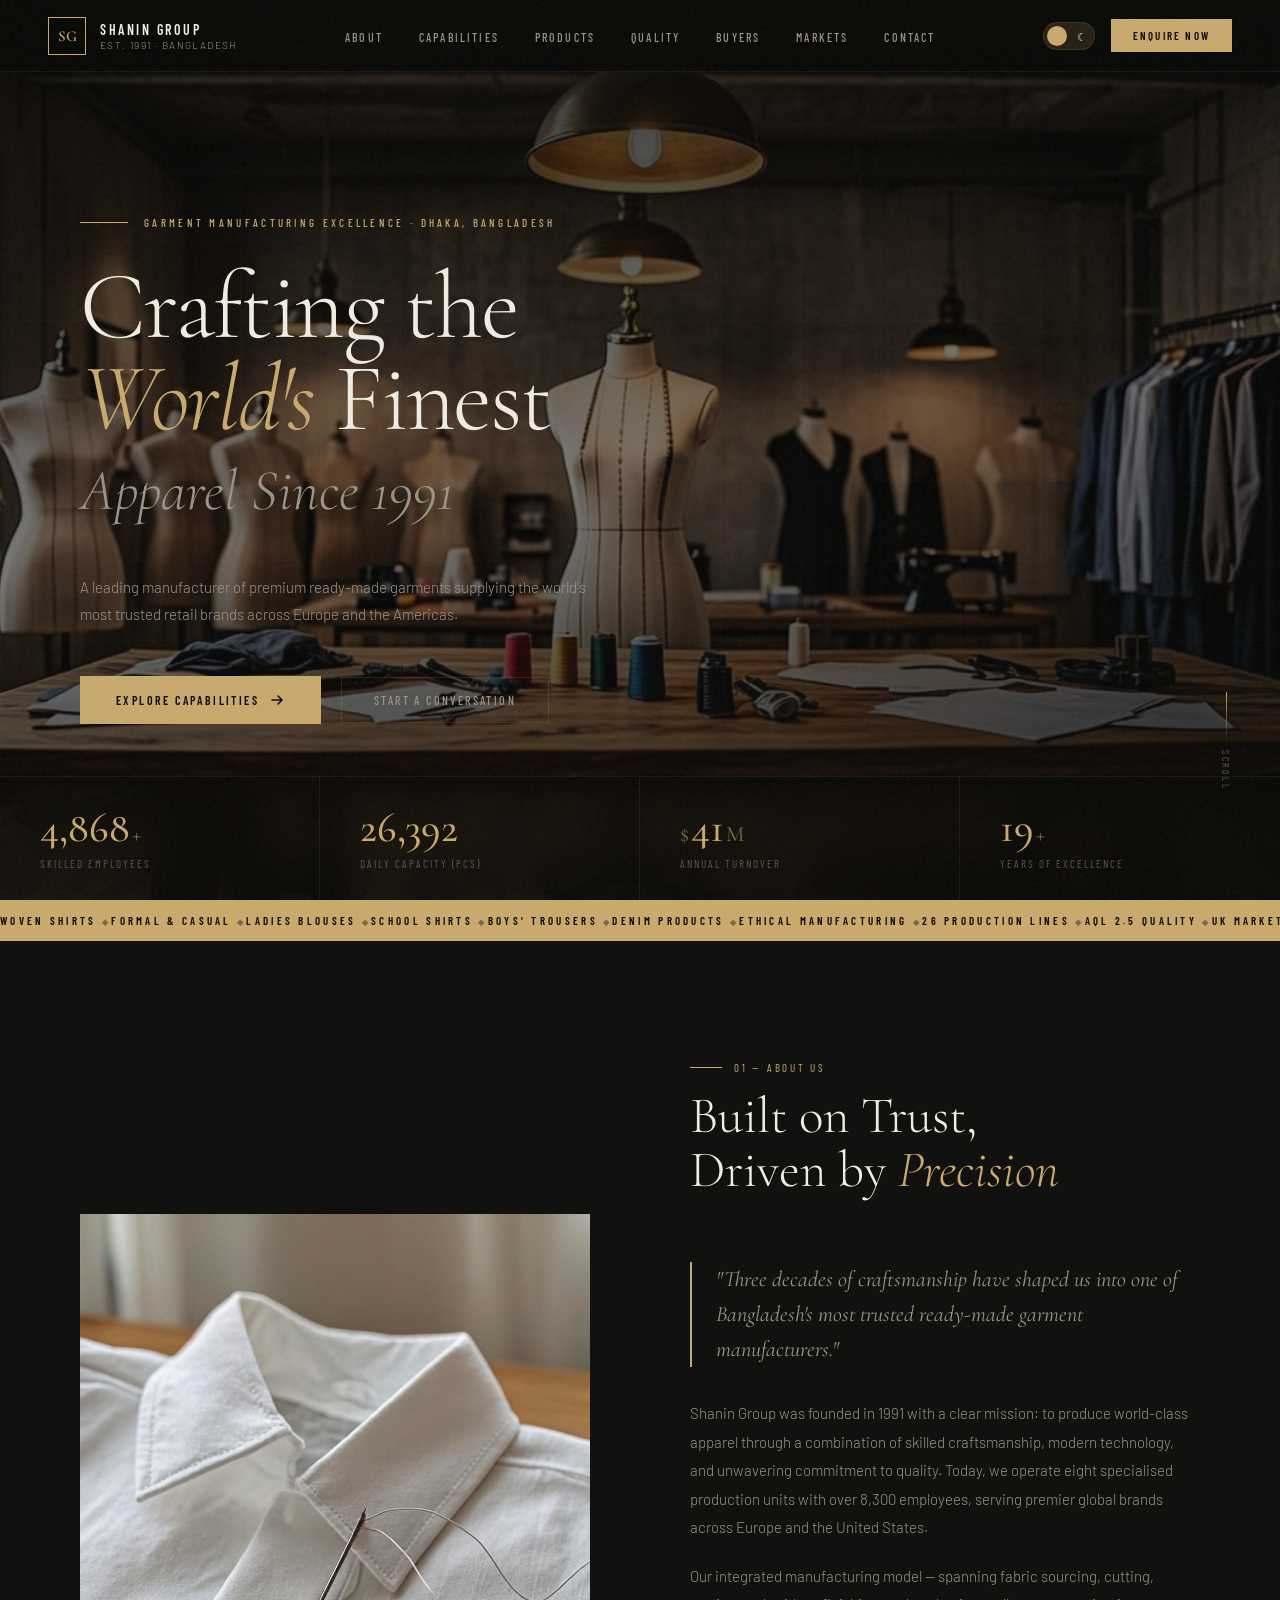
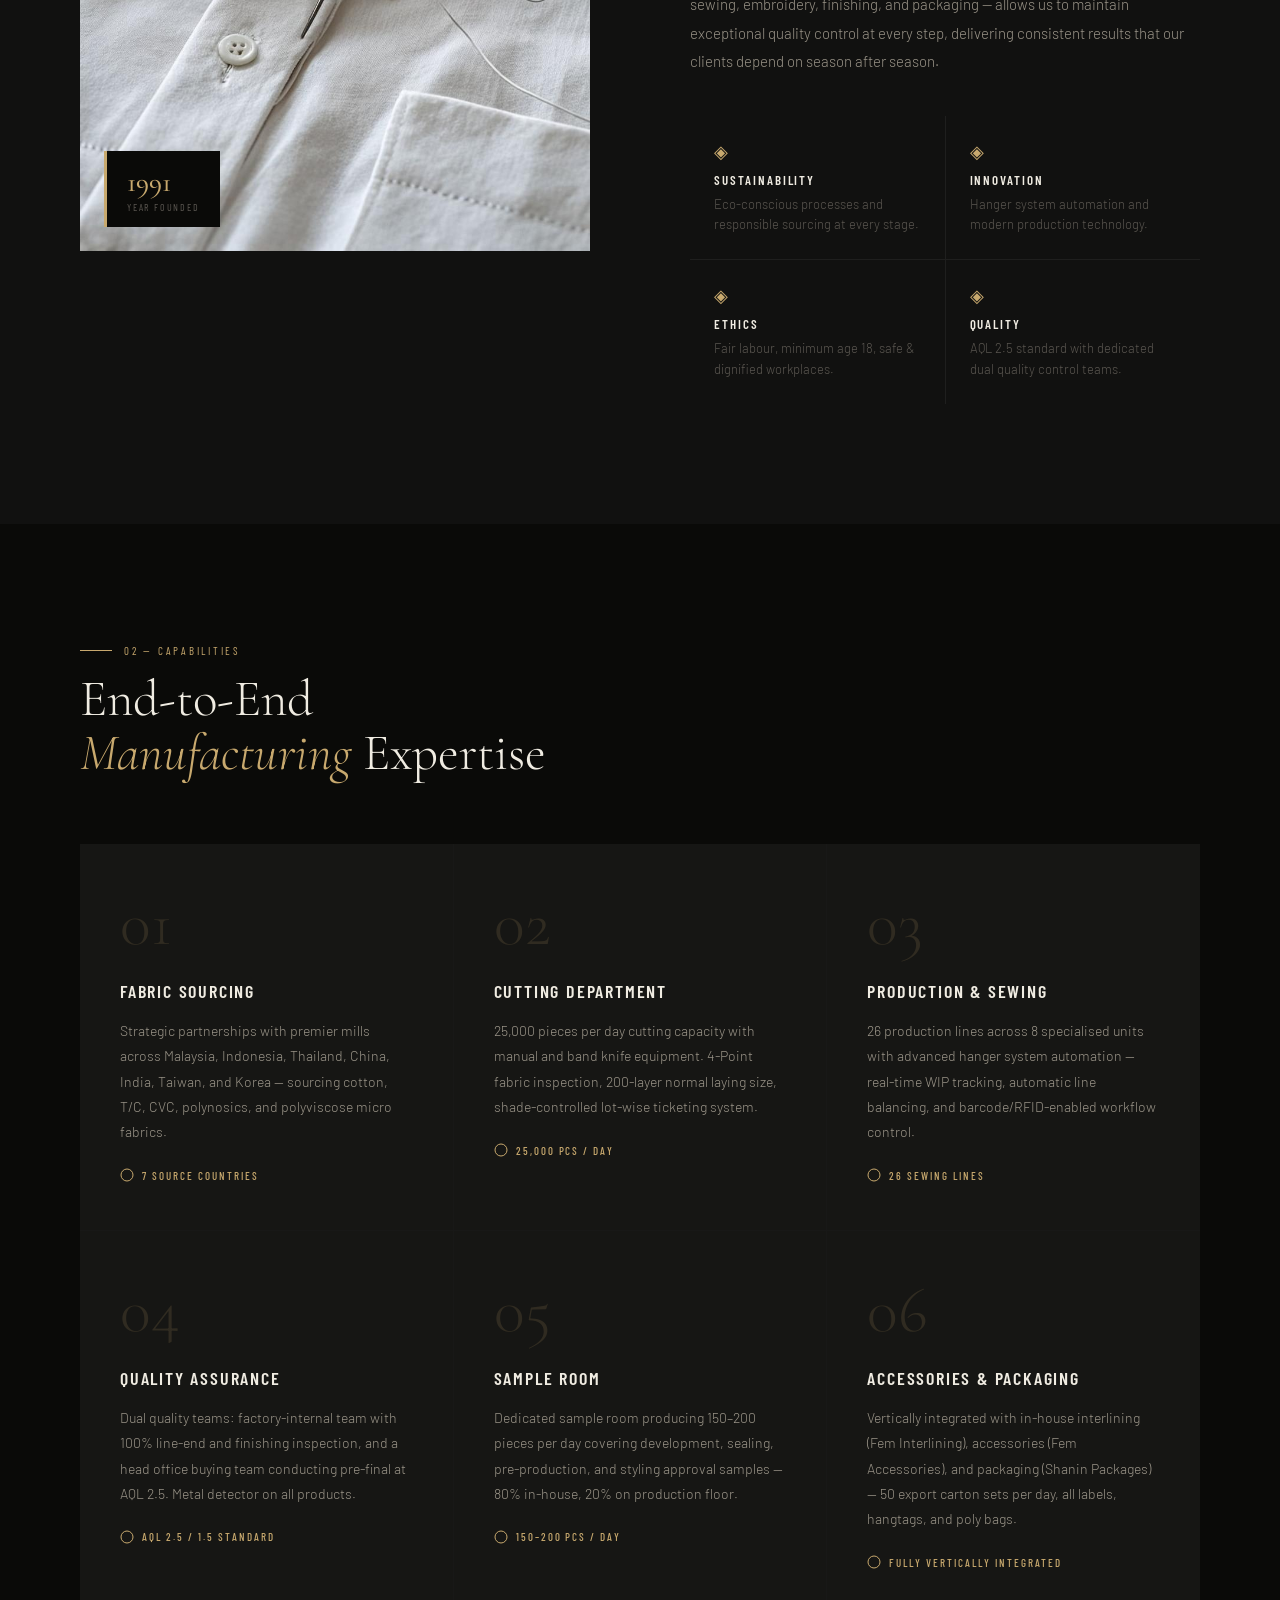
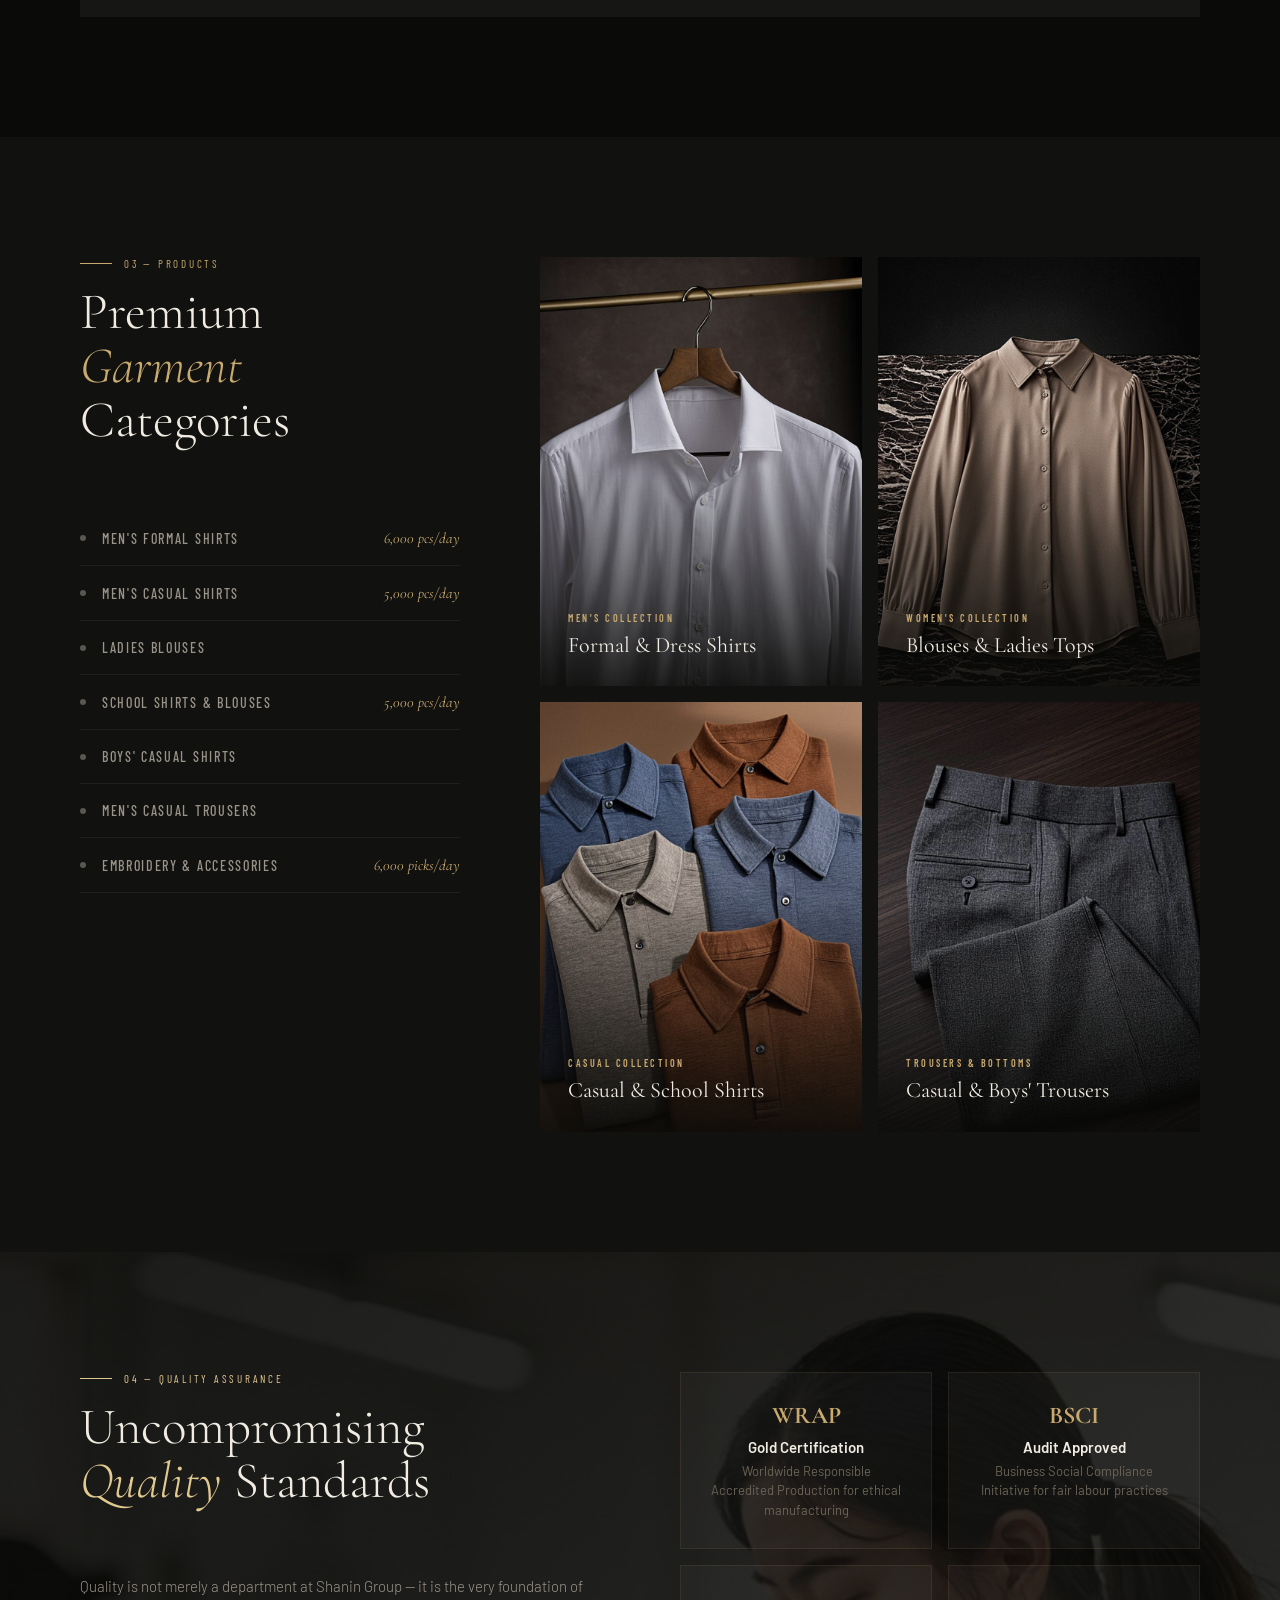
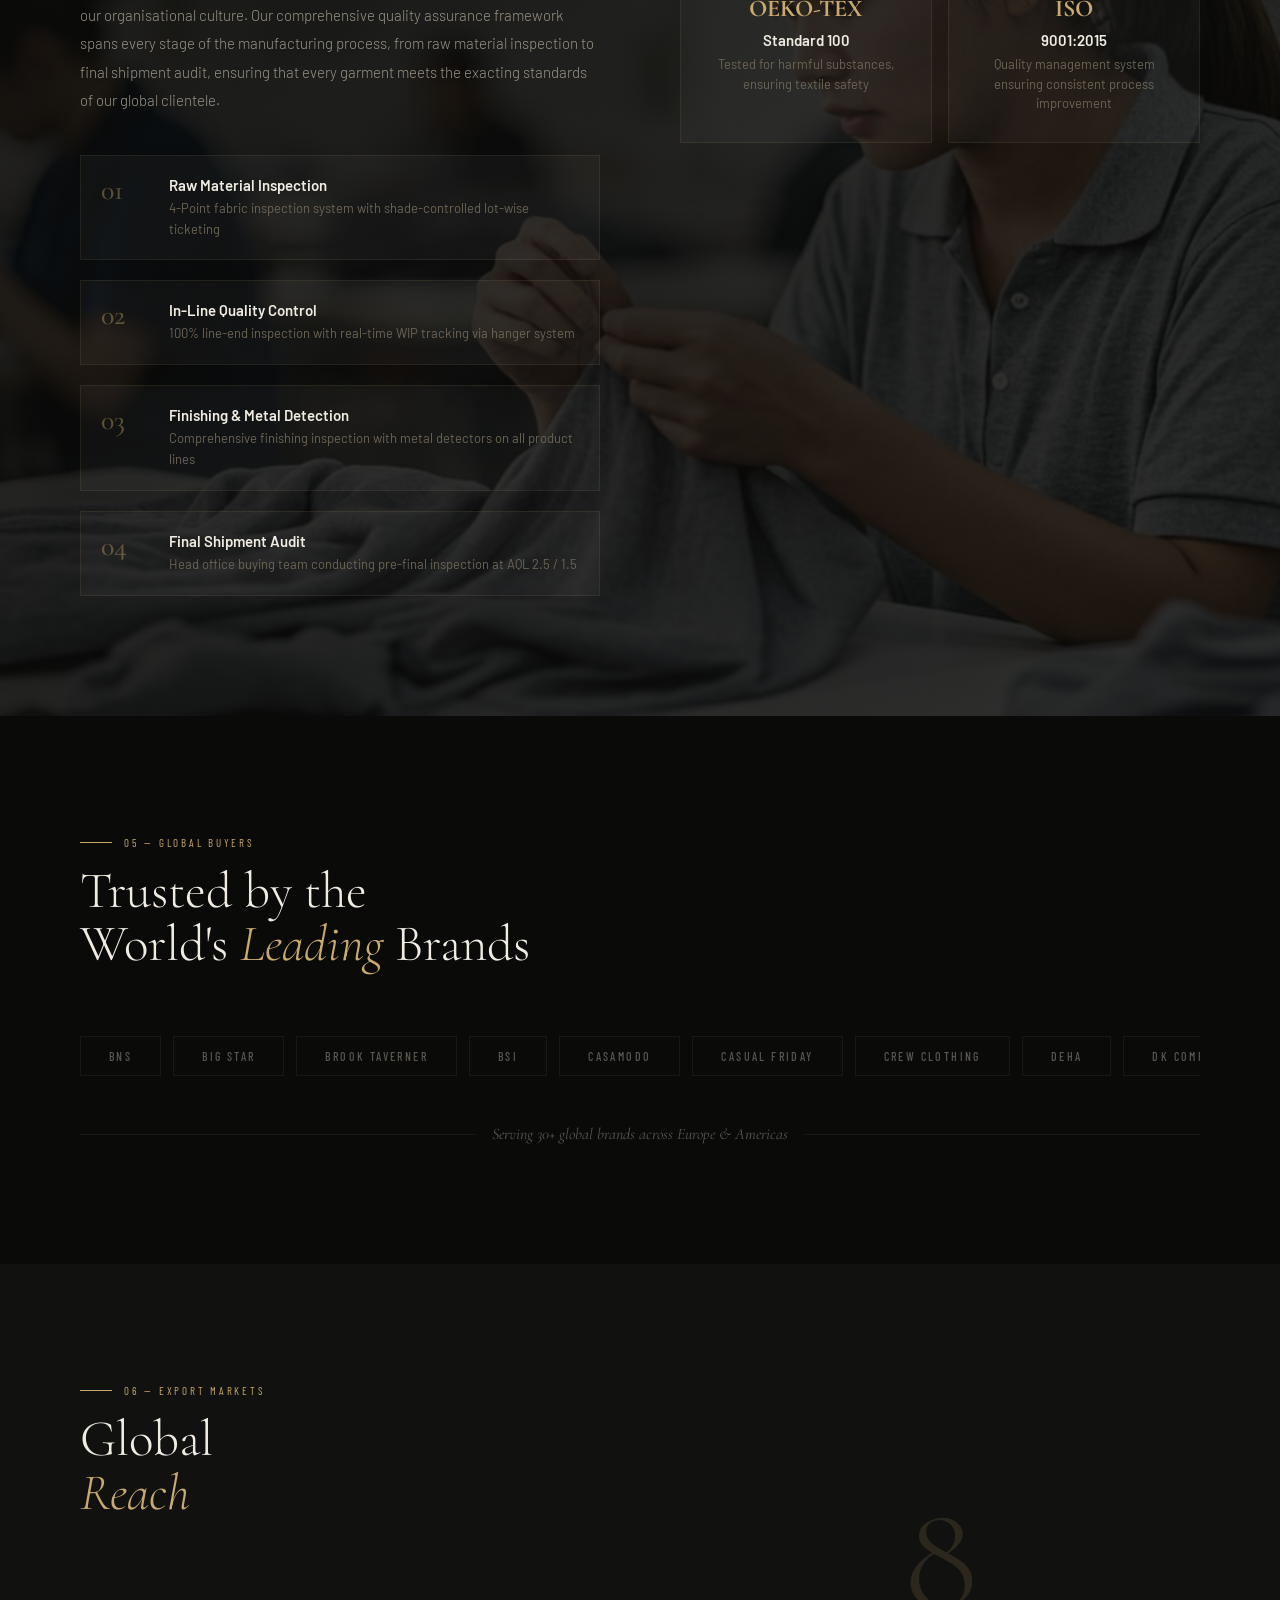
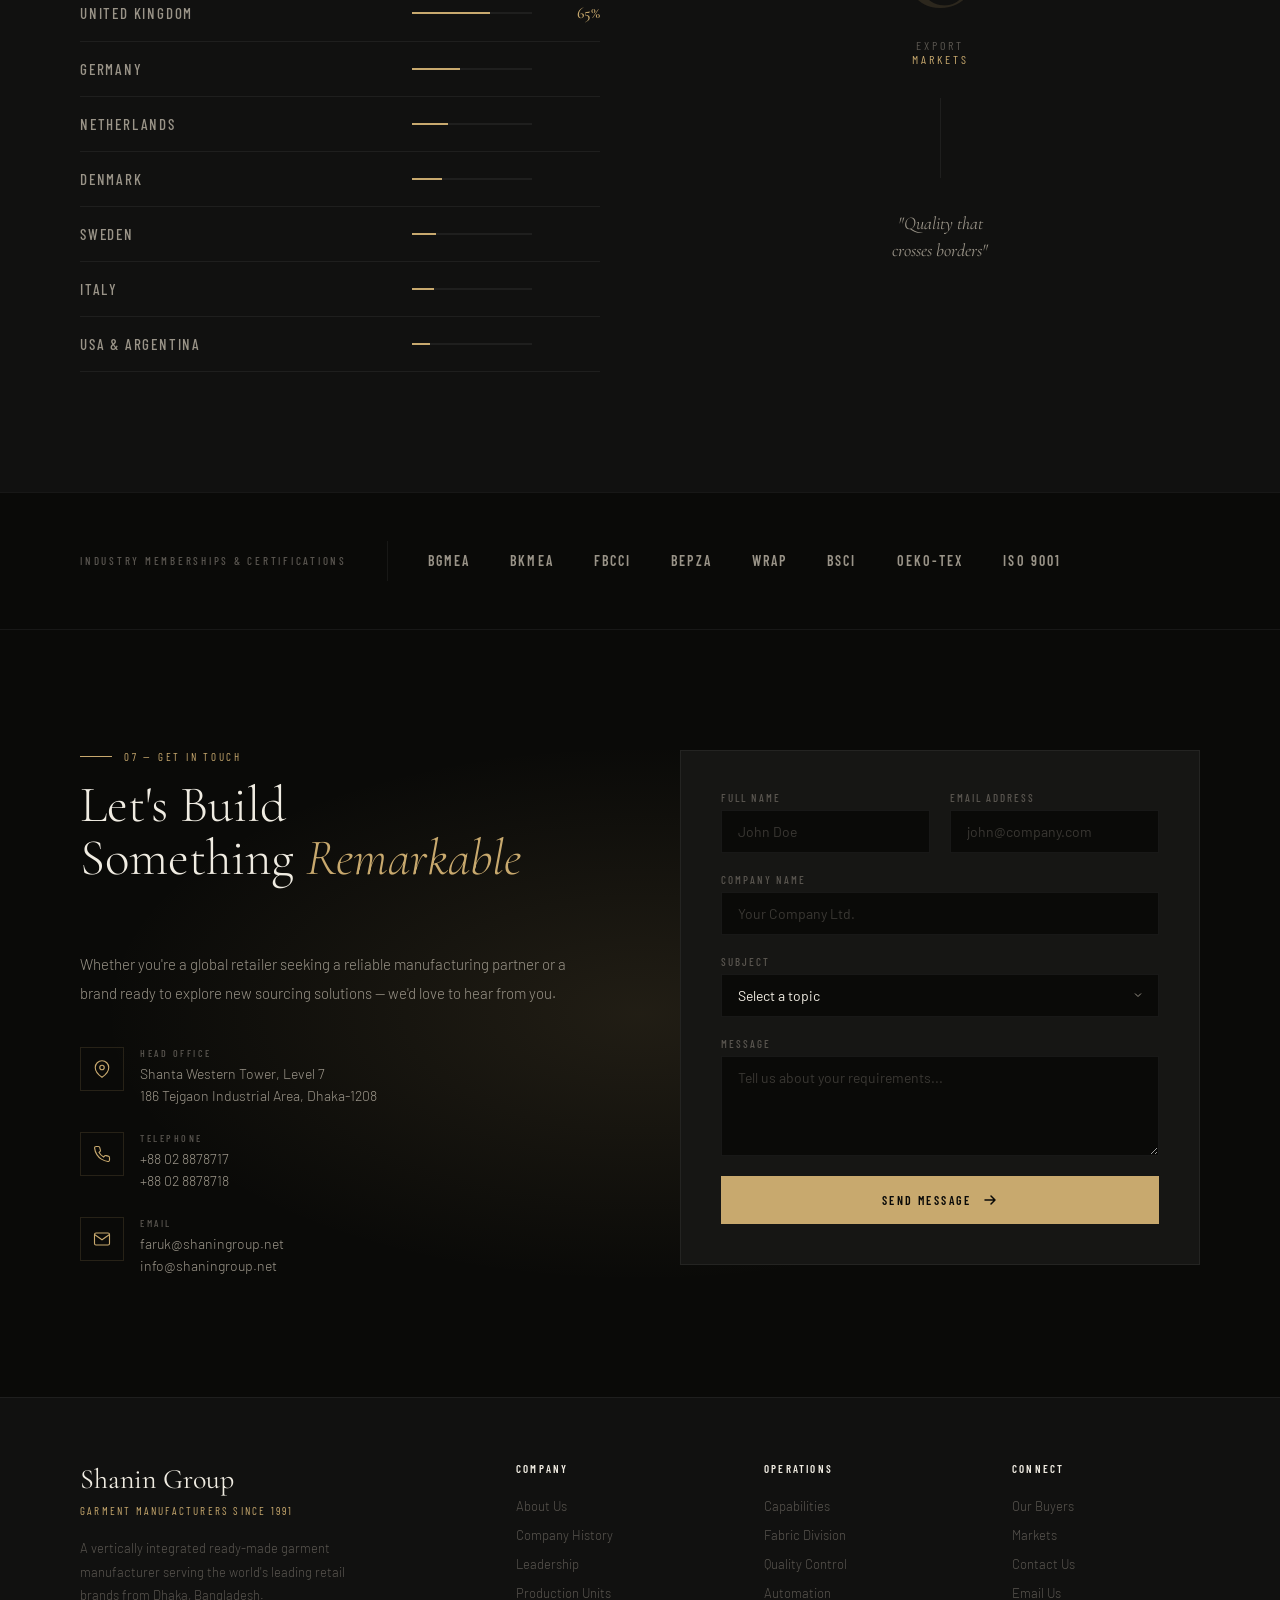
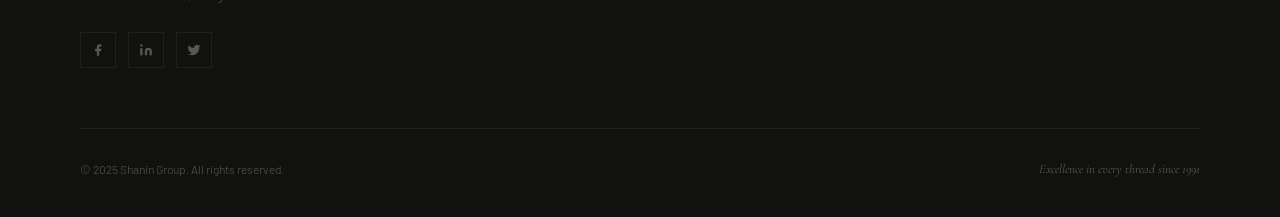
==== index.html @ 76f7a016 "Add files via upload" ====
<!DOCTYPE html>
<html lang="en" data-theme="dark">
<head>
<meta charset="UTF-8">
<meta name="viewport" content="width=device-width, initial-scale=1.0">
<title>Shanin Group — Excellence in Apparel Manufacturing Since 1991</title>
<link rel="preconnect" href="https://fonts.googleapis.com">
<link rel="preconnect" href="https://fonts.gstatic.com" crossorigin>
<link href="https://fonts.googleapis.com/css2?family=Cormorant+Garamond:ital,wght@0,300;0,400;0,500;0,600;0,700;1,300;1,400;1,500&family=Barlow:wght@300;400;500;600;700&family=Barlow+Condensed:wght@300;400;500;600;700&display=swap" rel="stylesheet">
<link rel="stylesheet" href="assets/css/style.css">
</head>
<body>

<!-- Preloader -->
<div id="preloader">
  <div class="preloader-inner">
    <div class="preloader-lines">
      <div class="preloader-line"></div>
      <div class="preloader-line"></div>
      <div class="preloader-line"></div>
    </div>
    <div class="preloader-text">SHANIN GROUP</div>
    <div class="preloader-sub">Est. 1991</div>
  </div>
</div>

<!-- Navigation -->
<nav id="mainNav">
  <div class="nav-inner">
    <a href="#" class="nav-logo">
      <div class="nav-logo-mark">SG</div>
      <div class="nav-logo-info">
        <div class="nav-logo-text">Shanin Group</div>
        <div class="nav-logo-sub">Est. 1991 · Bangladesh</div>
      </div>
    </a>
    <ul class="nav-links" id="navLinks">
      <li><a href="#about">About</a></li>
      <li><a href="#capabilities">Capabilities</a></li>
      <li><a href="#products">Products</a></li>
      <li><a href="#quality">Quality</a></li>
      <li><a href="#buyers">Buyers</a></li>
      <li><a href="#markets">Markets</a></li>
      <li><a href="#contact">Contact</a></li>
    </ul>
    <div class="nav-actions">
      <div class="theme-toggle" id="themeToggle" title="Toggle theme">
        <span class="toggle-icon icon-moon">☾</span>
        <span class="toggle-icon icon-sun">☀</span>
      </div>
      <a href="#contact" class="nav-cta">Enquire Now</a>
      <button class="nav-menu-btn" id="menuBtn" aria-label="Menu">
        <span></span><span></span><span></span>
      </button>
    </div>
  </div>
</nav>

<!-- Mobile Menu -->
<div class="mobile-menu" id="mobileMenu">
  <div class="mobile-menu-inner">
    <a href="#about" class="mobile-link"><span class="mobile-link-num">01</span>About</a>
    <a href="#capabilities" class="mobile-link"><span class="mobile-link-num">02</span>Capabilities</a>
    <a href="#products" class="mobile-link"><span class="mobile-link-num">03</span>Products</a>
    <a href="#quality" class="mobile-link"><span class="mobile-link-num">04</span>Quality</a>
    <a href="#buyers" class="mobile-link"><span class="mobile-link-num">05</span>Buyers</a>
    <a href="#markets" class="mobile-link"><span class="mobile-link-num">06</span>Markets</a>
    <a href="#contact" class="mobile-link"><span class="mobile-link-num">07</span>Contact</a>
  </div>
</div>

<!-- Hero -->
<section class="hero" id="hero">
  <div class="hero-bg">
    <img src="assets/images/hero-bg.jpg" alt="Shanin Group Manufacturing">
    <div class="hero-overlay"></div>
  </div>
  <div class="hero-grid-lines"></div>
  <div class="hero-content">
    <div class="hero-eyebrow reveal">
      <div class="hero-eyebrow-line"></div>
      <span>Garment Manufacturing Excellence · Dhaka, Bangladesh</span>
    </div>
    <h1 class="hero-headline reveal reveal-d1">
      Crafting the<br><em>World's</em> Finest
    </h1>
    <div class="hero-headline-sub reveal reveal-d2">Apparel Since 1991</div>
    <p class="hero-desc reveal reveal-d3">
      A leading manufacturer of premium ready-made garments supplying 
      the world's most trusted retail brands across Europe and the Americas.
    </p>
    <div class="hero-actions reveal reveal-d4">
      <a href="#capabilities" class="btn-primary">
        Explore Capabilities
        <svg width="16" height="16" viewBox="0 0 16 16" fill="none"><path d="M3 8h10M9 4l4 4-4 4" stroke="currentColor" stroke-width="1.5" stroke-linecap="round" stroke-linejoin="round"/></svg>
      </a>
      <a href="#contact" class="btn-ghost">Start a Conversation</a>
    </div>
  </div>
  <div class="hero-stats reveal reveal-d5">
    <div class="hero-stat">
      <div class="stat-num" data-target="8300">0</div>
      <div class="stat-plus">+</div>
      <div class="stat-label">Skilled Employees</div>
    </div>
    <div class="hero-stat">
      <div class="stat-num" data-target="45000">0</div>
      <div class="stat-label">Daily Capacity (pcs)</div>
    </div>
    <div class="hero-stat">
      <div class="stat-prefix">$</div><div class="stat-num" data-target="70">0</div><div class="stat-suffix">M</div>
      <div class="stat-label">Annual Turnover</div>
    </div>
    <div class="hero-stat">
      <div class="stat-num" data-target="33">0</div>
      <div class="stat-plus">+</div>
      <div class="stat-label">Years of Excellence</div>
    </div>
  </div>
  <div class="hero-scroll">
    <div class="scroll-line"></div>
    <span>Scroll</span>
  </div>
</section>

<!-- Marquee -->
<div class="marquee-strip">
  <div class="marquee-track">
    <div class="marquee-item">Woven Shirts <span class="marquee-sep">◆</span></div>
    <div class="marquee-item">Formal & Casual <span class="marquee-sep">◆</span></div>
    <div class="marquee-item">Ladies Blouses <span class="marquee-sep">◆</span></div>
    <div class="marquee-item">School Shirts <span class="marquee-sep">◆</span></div>
    <div class="marquee-item">Boys' Trousers <span class="marquee-sep">◆</span></div>
    <div class="marquee-item">Denim Products <span class="marquee-sep">◆</span></div>
    <div class="marquee-item">Ethical Manufacturing <span class="marquee-sep">◆</span></div>
    <div class="marquee-item">26 Production Lines <span class="marquee-sep">◆</span></div>
    <div class="marquee-item">AQL 2.5 Quality <span class="marquee-sep">◆</span></div>
    <div class="marquee-item">UK Market Leader <span class="marquee-sep">◆</span></div>
    <div class="marquee-item">Woven Shirts <span class="marquee-sep">◆</span></div>
    <div class="marquee-item">Formal & Casual <span class="marquee-sep">◆</span></div>
    <div class="marquee-item">Ladies Blouses <span class="marquee-sep">◆</span></div>
    <div class="marquee-item">School Shirts <span class="marquee-sep">◆</span></div>
    <div class="marquee-item">Boys' Trousers <span class="marquee-sep">◆</span></div>
    <div class="marquee-item">Denim Products <span class="marquee-sep">◆</span></div>
    <div class="marquee-item">Ethical Manufacturing <span class="marquee-sep">◆</span></div>
    <div class="marquee-item">26 Production Lines <span class="marquee-sep">◆</span></div>
    <div class="marquee-item">AQL 2.5 Quality <span class="marquee-sep">◆</span></div>
    <div class="marquee-item">UK Market Leader <span class="marquee-sep">◆</span></div>
  </div>
</div>

<!-- About -->
<section class="about" id="about">
  <div class="container">
    <div class="about-inner">
      <div class="about-visual reveal">
        <div class="about-img-wrap">
          <img src="assets/images/about-img.jpg" alt="Shanin Group Production">
          <div class="about-img-accent"></div>
          <div class="about-img-label">
            <div class="about-img-label-num">1991</div>
            <div class="about-img-label-text">Year Founded</div>
          </div>
        </div>
      </div>
      <div class="about-body">
        <div class="section-header reveal reveal-d1">
          <div class="section-num">01 — About Us</div>
          <h2 class="section-title">Built on Trust,<br>Driven by <em>Precision</em></h2>
        </div>
        <p class="about-lead reveal reveal-d2">
          "Three decades of craftsmanship have shaped us into one of Bangladesh's most trusted 
          ready-made garment manufacturers."
        </p>
        <p class="about-text reveal reveal-d3">
          Shanin Group was founded in 1991 with a clear mission: to produce world-class apparel 
          through a combination of skilled craftsmanship, modern technology, and unwavering 
          commitment to quality. Today, we operate eight specialised production units with over 
          8,300 employees, serving premier global brands across Europe and the United States.
        </p>
        <p class="about-text reveal reveal-d3">
          Our integrated manufacturing model — spanning fabric sourcing, cutting, sewing, 
          embroidery, finishing, and packaging — allows us to maintain exceptional quality control 
          at every step, delivering consistent results that our clients depend on season after season.
        </p>
        <div class="about-pillars reveal reveal-d4">
          <div class="pillar">
            <div class="pillar-icon">◈</div>
            <div class="pillar-title">Sustainability</div>
            <div class="pillar-desc">Eco-conscious processes and responsible sourcing at every stage.</div>
          </div>
          <div class="pillar">
            <div class="pillar-icon">◈</div>
            <div class="pillar-title">Innovation</div>
            <div class="pillar-desc">Hanger system automation and modern production technology.</div>
          </div>
          <div class="pillar">
            <div class="pillar-icon">◈</div>
            <div class="pillar-title">Ethics</div>
            <div class="pillar-desc">Fair labour, minimum age 18, safe & dignified workplaces.</div>
          </div>
          <div class="pillar">
            <div class="pillar-icon">◈</div>
            <div class="pillar-title">Quality</div>
            <div class="pillar-desc">AQL 2.5 standard with dedicated dual quality control teams.</div>
          </div>
        </div>
      </div>
    </div>
  </div>
</section>

<!-- Capabilities -->
<section class="capabilities" id="capabilities">
  <div class="container">
    <div class="section-header reveal">
      <div class="section-num">02 — Capabilities</div>
      <h2 class="section-title">End-to-End<br><em>Manufacturing</em> Expertise</h2>
    </div>
    <div class="cap-grid">
      <div class="cap-card reveal">
        <div class="cap-num">01</div>
        <div class="cap-title">Fabric Sourcing</div>
        <div class="cap-desc">Strategic partnerships with premier mills across Malaysia, Indonesia, Thailand, China, India, Taiwan, and Korea — sourcing cotton, T/C, CVC, polynosics, and polyviscose micro fabrics.</div>
        <div class="cap-detail">
          <svg width="14" height="14" viewBox="0 0 14 14" fill="none"><circle cx="7" cy="7" r="6" stroke="currentColor" stroke-width="1"/></svg>
          7 Source Countries
        </div>
      </div>
      <div class="cap-card reveal reveal-d1">
        <div class="cap-num">02</div>
        <div class="cap-title">Cutting Department</div>
        <div class="cap-desc">25,000 pieces per day cutting capacity with manual and band knife equipment. 4-Point fabric inspection, 200-layer normal laying size, shade-controlled lot-wise ticketing system.</div>
        <div class="cap-detail">
          <svg width="14" height="14" viewBox="0 0 14 14" fill="none"><circle cx="7" cy="7" r="6" stroke="currentColor" stroke-width="1"/></svg>
          25,000 pcs / day
        </div>
      </div>
      <div class="cap-card reveal reveal-d2">
        <div class="cap-num">03</div>
        <div class="cap-title">Production & Sewing</div>
        <div class="cap-desc">26 production lines across 8 specialised units with advanced hanger system automation — real-time WIP tracking, automatic line balancing, and barcode/RFID-enabled workflow control.</div>
        <div class="cap-detail">
          <svg width="14" height="14" viewBox="0 0 14 14" fill="none"><circle cx="7" cy="7" r="6" stroke="currentColor" stroke-width="1"/></svg>
          26 Sewing Lines
        </div>
      </div>
      <div class="cap-card reveal">
        <div class="cap-num">04</div>
        <div class="cap-title">Quality Assurance</div>
        <div class="cap-desc">Dual quality teams: factory-internal team with 100% line-end and finishing inspection, and a head office buying team conducting pre-final at AQL 2.5. Metal detector on all products.</div>
        <div class="cap-detail">
          <svg width="14" height="14" viewBox="0 0 14 14" fill="none"><circle cx="7" cy="7" r="6" stroke="currentColor" stroke-width="1"/></svg>
          AQL 2.5 / 1.5 Standard
        </div>
      </div>
      <div class="cap-card reveal reveal-d1">
        <div class="cap-num">05</div>
        <div class="cap-title">Sample Room</div>
        <div class="cap-desc">Dedicated sample room producing 150–200 pieces per day covering development, sealing, pre-production, and styling approval samples — 80% in-house, 20% on production floor.</div>
        <div class="cap-detail">
          <svg width="14" height="14" viewBox="0 0 14 14" fill="none"><circle cx="7" cy="7" r="6" stroke="currentColor" stroke-width="1"/></svg>
          150–200 pcs / day
        </div>
      </div>
      <div class="cap-card reveal reveal-d2">
        <div class="cap-num">06</div>
        <div class="cap-title">Accessories & Packaging</div>
        <div class="cap-desc">Vertically integrated with in-house interlining (Fem Interlining), accessories (Fem Accessories), and packaging (Shanin Packages) — 50 export carton sets per day, all labels, hangtags, and poly bags.</div>
        <div class="cap-detail">
          <svg width="14" height="14" viewBox="0 0 14 14" fill="none"><circle cx="7" cy="7" r="6" stroke="currentColor" stroke-width="1"/></svg>
          Fully Vertically Integrated
        </div>
      </div>
    </div>
  </div>
</section>

<!-- Products -->
<section class="products" id="products">
  <div class="container">
    <div class="products-layout">
      <div class="products-sticky">
        <div class="section-header reveal">
          <div class="section-num">03 — Products</div>
          <h2 class="section-title">Premium<br><em>Garment</em><br>Categories</h2>
        </div>
        <div class="product-categories reveal reveal-d1">
          <div class="product-cat">
            <span class="product-cat-dot"></span>
            <span class="product-cat-name">Men's Formal Shirts</span>
            <span class="product-cat-cap">6,000 pcs/day</span>
          </div>
          <div class="product-cat">
            <span class="product-cat-dot"></span>
            <span class="product-cat-name">Men's Casual Shirts</span>
            <span class="product-cat-cap">5,000 pcs/day</span>
          </div>
          <div class="product-cat">
            <span class="product-cat-dot"></span>
            <span class="product-cat-name">Ladies Blouses</span>
          </div>
          <div class="product-cat">
            <span class="product-cat-dot"></span>
            <span class="product-cat-name">School Shirts & Blouses</span>
            <span class="product-cat-cap">5,000 pcs/day</span>
          </div>
          <div class="product-cat">
            <span class="product-cat-dot"></span>
            <span class="product-cat-name">Boys' Casual Shirts</span>
          </div>
          <div class="product-cat">
            <span class="product-cat-dot"></span>
            <span class="product-cat-name">Men's Casual Trousers</span>
          </div>
          <div class="product-cat">
            <span class="product-cat-dot"></span>
            <span class="product-cat-name">Embroidery & Accessories</span>
            <span class="product-cat-cap">6,000 picks/day</span>
          </div>
        </div>
      </div>
      <div class="product-grid reveal reveal-d1">
        <div class="product-card">
          <img src="assets/images/product-1.jpg" alt="Men's Formal Shirts">
          <div class="product-card-overlay">
            <div class="product-card-tag">Men's Collection</div>
            <div class="product-card-name">Formal & Dress Shirts</div>
          </div>
        </div>
        <div class="product-card">
          <img src="assets/images/product-2.jpg" alt="Ladies Blouses">
          <div class="product-card-overlay">
            <div class="product-card-tag">Women's Collection</div>
            <div class="product-card-name">Blouses & Ladies Tops</div>
          </div>
        </div>
        <div class="product-card">
          <img src="assets/images/product-3.jpg" alt="Casual Shirts">
          <div class="product-card-overlay">
            <div class="product-card-tag">Casual Collection</div>
            <div class="product-card-name">Casual & School Shirts</div>
          </div>
        </div>
        <div class="product-card">
          <img src="assets/images/product-4.jpg" alt="Trousers">
          <div class="product-card-overlay">
            <div class="product-card-tag">Trousers & Bottoms</div>
            <div class="product-card-name">Casual & Boys' Trousers</div>
          </div>
        </div>
      </div>
    </div>
  </div>
</section>

<!-- Quality -->
<section class="quality" id="quality">
  <div class="quality-bg">
    <img src="assets/images/quality-bg.jpg" alt="Quality Control">
    <div class="quality-overlay"></div>
  </div>
  <div class="container">
    <div class="quality-inner">
      <div class="quality-content">
        <div class="section-header reveal">
          <div class="section-num light">04 — Quality Assurance</div>
          <h2 class="section-title light">Uncompromising<br><em>Quality</em> Standards</h2>
        </div>
        <p class="quality-text reveal reveal-d1">
          Quality is not merely a department at Shanin Group — it is the very foundation 
          of our organisational culture. Our comprehensive quality assurance framework spans 
          every stage of the manufacturing process, from raw material inspection to final 
          shipment audit, ensuring that every garment meets the exacting standards of our 
          global clientele.
        </p>
        <div class="quality-process reveal reveal-d2">
          <div class="process-step">
            <div class="process-num">01</div>
            <div class="process-info">
              <h4>Raw Material Inspection</h4>
              <p>4-Point fabric inspection system with shade-controlled lot-wise ticketing</p>
            </div>
          </div>
          <div class="process-step">
            <div class="process-num">02</div>
            <div class="process-info">
              <h4>In-Line Quality Control</h4>
              <p>100% line-end inspection with real-time WIP tracking via hanger system</p>
            </div>
          </div>
          <div class="process-step">
            <div class="process-num">03</div>
            <div class="process-info">
              <h4>Finishing & Metal Detection</h4>
              <p>Comprehensive finishing inspection with metal detectors on all product lines</p>
            </div>
          </div>
          <div class="process-step">
            <div class="process-num">04</div>
            <div class="process-info">
              <h4>Final Shipment Audit</h4>
              <p>Head office buying team conducting pre-final inspection at AQL 2.5 / 1.5</p>
            </div>
          </div>
        </div>
      </div>
      <div class="quality-certs reveal reveal-d2">
        <div class="cert-card">
          <div class="cert-badge">WRAP</div>
          <h4>Gold Certification</h4>
          <p>Worldwide Responsible Accredited Production for ethical manufacturing</p>
        </div>
        <div class="cert-card">
          <div class="cert-badge">BSCI</div>
          <h4>Audit Approved</h4>
          <p>Business Social Compliance Initiative for fair labour practices</p>
        </div>
        <div class="cert-card">
          <div class="cert-badge">OEKO-TEX</div>
          <h4>Standard 100</h4>
          <p>Tested for harmful substances, ensuring textile safety</p>
        </div>
        <div class="cert-card">
          <div class="cert-badge">ISO</div>
          <h4>9001:2015</h4>
          <p>Quality management system ensuring consistent process improvement</p>
        </div>
      </div>
    </div>
  </div>
</section>

<!-- Buyers -->
<section class="buyers" id="buyers">
  <div class="container">
    <div class="section-header reveal">
      <div class="section-num">05 — Global Buyers</div>
      <h2 class="section-title">Trusted by the<br>World's <em>Leading</em> Brands</h2>
    </div>
    <div class="buyers-marquee-wrap reveal reveal-d1">
      <div class="buyers-track">
        <div class="buyer-tag">BNS</div><div class="buyer-tag">Big Star</div><div class="buyer-tag">Brook Taverner</div><div class="buyer-tag">BSI</div><div class="buyer-tag">Casamodo</div><div class="buyer-tag">Casual Friday</div><div class="buyer-tag">Crew Clothing</div><div class="buyer-tag">Deha</div><div class="buyer-tag">DK Company</div><div class="buyer-tag">Double Two</div><div class="buyer-tag">Engbers</div><div class="buyer-tag">Gate One</div><div class="buyer-tag">Grand</div><div class="buyer-tag">Hatico</div><div class="buyer-tag">Jumeirah</div><div class="buyer-tag">Kariban</div><div class="buyer-tag">Marks & Spencer</div><div class="buyer-tag">Mr Shop</div><div class="buyer-tag">Next</div><div class="buyer-tag">Perry Ellis</div><div class="buyer-tag">Primark</div><div class="buyer-tag">PWT Brands</div><div class="buyer-tag">Redmond</div><div class="buyer-tag">Russell</div><div class="buyer-tag">Shirtmaker</div><div class="buyer-tag">Startex</div><div class="buyer-tag">Tesco</div><div class="buyer-tag">Wam Denim</div><div class="buyer-tag">WE</div><div class="buyer-tag">Debenhams</div><div class="buyer-tag">Moss Bros</div>
        <div class="buyer-tag">BNS</div><div class="buyer-tag">Big Star</div><div class="buyer-tag">Brook Taverner</div><div class="buyer-tag">BSI</div><div class="buyer-tag">Casamodo</div><div class="buyer-tag">Casual Friday</div><div class="buyer-tag">Crew Clothing</div><div class="buyer-tag">Deha</div><div class="buyer-tag">DK Company</div><div class="buyer-tag">Double Two</div><div class="buyer-tag">Engbers</div><div class="buyer-tag">Gate One</div><div class="buyer-tag">Grand</div><div class="buyer-tag">Hatico</div><div class="buyer-tag">Jumeirah</div><div class="buyer-tag">Kariban</div><div class="buyer-tag">Marks & Spencer</div><div class="buyer-tag">Mr Shop</div><div class="buyer-tag">Next</div><div class="buyer-tag">Perry Ellis</div><div class="buyer-tag">Primark</div><div class="buyer-tag">PWT Brands</div><div class="buyer-tag">Redmond</div><div class="buyer-tag">Russell</div><div class="buyer-tag">Shirtmaker</div><div class="buyer-tag">Startex</div><div class="buyer-tag">Tesco</div><div class="buyer-tag">Wam Denim</div><div class="buyer-tag">WE</div><div class="buyer-tag">Debenhams</div><div class="buyer-tag">Moss Bros</div>
      </div>
    </div>
    <div class="buyers-note reveal reveal-d2">
      <div class="buyers-note-line"></div>
      <div class="buyers-note-text">Serving 30+ global brands across Europe & Americas</div>
      <div class="buyers-note-line"></div>
    </div>
  </div>
</section>

<!-- Markets -->
<section class="markets" id="markets">
  <div class="container">
    <div class="markets-inner">
      <div>
        <div class="section-header reveal">
          <div class="section-num">06 — Export Markets</div>
          <h2 class="section-title">Global<br><em>Reach</em></h2>
        </div>
        <div class="markets-list reveal reveal-d1">
          <div class="market-item">
            <span class="market-name">United Kingdom</span>
            <div class="market-bar-wrap"><div class="market-bar" data-width="65"></div></div>
            <span class="market-pct">65%</span>
          </div>
          <div class="market-item">
            <span class="market-name">Germany</span>
            <div class="market-bar-wrap"><div class="market-bar" data-width="40"></div></div>
            <span class="market-pct"></span>
          </div>
          <div class="market-item">
            <span class="market-name">Netherlands</span>
            <div class="market-bar-wrap"><div class="market-bar" data-width="30"></div></div>
            <span class="market-pct"></span>
          </div>
          <div class="market-item">
            <span class="market-name">Denmark</span>
            <div class="market-bar-wrap"><div class="market-bar" data-width="25"></div></div>
            <span class="market-pct"></span>
          </div>
          <div class="market-item">
            <span class="market-name">Sweden</span>
            <div class="market-bar-wrap"><div class="market-bar" data-width="20"></div></div>
            <span class="market-pct"></span>
          </div>
          <div class="market-item">
            <span class="market-name">Italy</span>
            <div class="market-bar-wrap"><div class="market-bar" data-width="18"></div></div>
            <span class="market-pct"></span>
          </div>
          <div class="market-item">
            <span class="market-name">USA & Argentina</span>
            <div class="market-bar-wrap"><div class="market-bar" data-width="15"></div></div>
            <span class="market-pct"></span>
          </div>
        </div>
      </div>
      <div class="markets-visual reveal reveal-d1">
        <div class="markets-big-num">8</div>
        <div class="markets-big-label">
          <div class="markets-big-sub1">Export</div>
          <div class="markets-big-sub2">Markets</div>
        </div>
        <div class="markets-divider"></div>
        <div class="markets-quote">"Quality that<br>crosses borders"</div>
      </div>
    </div>
  </div>
</section>

<!-- Certifications Strip -->
<div class="certs-strip">
  <div class="container">
    <div class="certs-inner reveal">
      <div class="cert-label">Industry Memberships & Certifications</div>
      <div class="cert-divider"></div>
      <div class="certs-list">
        <div class="cert-item">BGMEA</div>
        <div class="cert-item">BKMEA</div>
        <div class="cert-item">FBCCI</div>
        <div class="cert-item">BEPZA</div>
        <div class="cert-item">WRAP</div>
        <div class="cert-item">BSCI</div>
        <div class="cert-item">OEKO-TEX</div>
        <div class="cert-item">ISO 9001</div>
      </div>
    </div>
  </div>
</div>

<!-- Contact -->
<section class="contact" id="contact">
  <div class="contact-bg-glow"></div>
  <div class="container">
    <div class="contact-grid">
      <div class="contact-info">
        <div class="section-header reveal">
          <div class="section-num">07 — Get in Touch</div>
          <h2 class="section-title">Let's Build<br>Something <em>Remarkable</em></h2>
        </div>
        <p class="contact-text reveal reveal-d1">
          Whether you're a global retailer seeking a reliable manufacturing partner or a brand 
          ready to explore new sourcing solutions — we'd love to hear from you.
        </p>
        <div class="contact-details reveal reveal-d2">
          <div class="contact-item">
            <div class="contact-icon">
              <svg viewBox="0 0 24 24" fill="none" stroke="currentColor" stroke-width="1.5"><path d="M21 10c0 7-9 13-9 13s-9-6-9-13a9 9 0 0 1 18 0z"/><circle cx="12" cy="10" r="3"/></svg>
            </div>
            <div>
              <div class="contact-item-label">Head Office</div>
              <div class="contact-item-value">Shanta Western Tower, Level 7<br>186 Tejgaon Industrial Area, Dhaka-1208</div>
            </div>
          </div>
          <div class="contact-item">
            <div class="contact-icon">
              <svg viewBox="0 0 24 24" fill="none" stroke="currentColor" stroke-width="1.5"><path d="M22 16.92v3a2 2 0 0 1-2.18 2 19.79 19.79 0 0 1-8.63-3.07 19.5 19.5 0 0 1-6-6 19.79 19.79 0 0 1-3.07-8.67A2 2 0 0 1 4.11 2h3a2 2 0 0 1 2 1.72c.127.96.361 1.903.7 2.81a2 2 0 0 1-.45 2.11L8.09 9.91a16 16 0 0 0 6 6l1.27-1.27a2 2 0 0 1 2.11-.45c.907.339 1.85.573 2.81.7A2 2 0 0 1 22 16.92z"/></svg>
            </div>
            <div>
              <div class="contact-item-label">Telephone</div>
              <div class="contact-item-value">+88 02 8878717<br>+88 02 8878718</div>
            </div>
          </div>
          <div class="contact-item">
            <div class="contact-icon">
              <svg viewBox="0 0 24 24" fill="none" stroke="currentColor" stroke-width="1.5"><path d="M4 4h16c1.1 0 2 .9 2 2v12c0 1.1-.9 2-2 2H4c-1.1 0-2-.9-2-2V6c0-1.1.9-2 2-2z"/><polyline points="22,6 12,13 2,6"/></svg>
            </div>
            <div>
              <div class="contact-item-label">Email</div>
              <div class="contact-item-value">faruk@shaningroup.net<br>info@shaningroup.net</div>
            </div>
          </div>
        </div>
      </div>
      <div class="contact-form-wrap reveal reveal-d2">
        <form id="contactForm">
          <div class="form-row">
            <div class="form-group">
              <label for="fname">Full Name</label>
              <input type="text" id="fname" placeholder="John Doe" required>
            </div>
            <div class="form-group">
              <label for="femail">Email Address</label>
              <input type="email" id="femail" placeholder="john@company.com" required>
            </div>
          </div>
          <div class="form-group">
            <label for="fcompany">Company Name</label>
            <input type="text" id="fcompany" placeholder="Your Company Ltd.">
          </div>
          <div class="form-group">
            <label for="fsubject">Subject</label>
            <select id="fsubject">
              <option value="">Select a topic</option>
              <option value="inquiry">General Inquiry</option>
              <option value="partnership">Manufacturing Partnership</option>
              <option value="quote">Request a Quote</option>
              <option value="visit">Factory Visit</option>
            </select>
          </div>
          <div class="form-group">
            <label for="fmessage">Message</label>
            <textarea id="fmessage" rows="4" placeholder="Tell us about your requirements..." required></textarea>
          </div>
          <button type="submit" class="btn-primary btn-full">
            <span>Send Message</span>
            <svg width="16" height="16" viewBox="0 0 16 16" fill="none"><path d="M3 8h10M9 4l4 4-4 4" stroke="currentColor" stroke-width="1.5" stroke-linecap="round" stroke-linejoin="round"/></svg>
          </button>
        </form>
      </div>
    </div>
  </div>
</section>

<!-- Footer -->
<footer>
  <div class="container">
    <div class="footer-inner">
      <div class="footer-brand">
        <div class="footer-brand-name">Shanin Group</div>
        <div class="footer-brand-tag">Garment Manufacturers Since 1991</div>
        <p class="footer-brand-desc">
          A vertically integrated ready-made garment manufacturer serving the world's leading 
          retail brands from Dhaka, Bangladesh.
        </p>
        <div class="footer-social">
          <a href="#" class="social-link" aria-label="Facebook">
            <svg viewBox="0 0 24 24" fill="currentColor"><path d="M18 2h-3a5 5 0 0 0-5 5v3H7v4h3v8h4v-8h3l1-4h-4V7a1 1 0 0 1 1-1h3z"/></svg>
          </a>
          <a href="#" class="social-link" aria-label="LinkedIn">
            <svg viewBox="0 0 24 24" fill="currentColor"><path d="M16 8a6 6 0 0 1 6 6v7h-4v-7a2 2 0 0 0-2-2 2 2 0 0 0-2 2v7h-4v-7a6 6 0 0 1 6-6z"/><rect x="2" y="9" width="4" height="12"/><circle cx="4" cy="4" r="2"/></svg>
          </a>
          <a href="#" class="social-link" aria-label="Twitter">
            <svg viewBox="0 0 24 24" fill="currentColor"><path d="M23 3a10.9 10.9 0 0 1-3.14 1.53 4.48 4.48 0 0 0-7.86 3v1A10.66 10.66 0 0 1 3 4s-4 9 5 13a11.64 11.64 0 0 1-7 2c9 5 20 0 20-11.5a4.5 4.5 0 0 0-.08-.83A7.72 7.72 0 0 0 23 3z"/></svg>
          </a>
        </div>
      </div>
      <div class="footer-col">
        <div class="footer-col-title">Company</div>
        <ul class="footer-links">
          <li><a href="#about">About Us</a></li>
          <li><a href="#">Company History</a></li>
          <li><a href="#">Leadership</a></li>
          <li><a href="#">Production Units</a></li>
        </ul>
      </div>
      <div class="footer-col">
        <div class="footer-col-title">Operations</div>
        <ul class="footer-links">
          <li><a href="#capabilities">Capabilities</a></li>
          <li><a href="#">Fabric Division</a></li>
          <li><a href="#quality">Quality Control</a></li>
          <li><a href="#">Automation</a></li>
        </ul>
      </div>
      <div class="footer-col">
        <div class="footer-col-title">Connect</div>
        <ul class="footer-links">
          <li><a href="#buyers">Our Buyers</a></li>
          <li><a href="#markets">Markets</a></li>
          <li><a href="#contact">Contact Us</a></li>
          <li><a href="mailto:info@shaningroup.net">Email Us</a></li>
        </ul>
      </div>
    </div>
    <div class="footer-bottom">
      <div class="footer-copy">&copy; 2025 Shanin Group. All rights reserved.</div>
      <div class="footer-est">Excellence in every thread since 1991</div>
    </div>
  </div>
</footer>

<!-- Back to Top -->
<button class="back-to-top" id="backToTop" aria-label="Back to top">
  <svg viewBox="0 0 24 24" fill="none" stroke="currentColor" stroke-width="2"><path d="M18 15l-6-6-6 6"/></svg>
</button>

<script src="assets/js/main.js"></script>
</body>
</html>
---- assets/css/style.css ----
/* ============================================
   SHANIN GROUP — Masterpiece Edition
   Editorial Luxury · No Custom Cursor
   ============================================ */

:root {
  --bg-primary: #0a0a08;
  --bg-secondary: #111110;
  --bg-card: #161614;
  --bg-hover: #1e1e1b;
  --text-primary: #f0ece2;
  --text-secondary: #9a9488;
  --text-muted: #5a5650;
  --accent: #c8a96e;
  --accent-light: #e2c990;
  --accent-dim: rgba(200,169,110,0.12);
  --border: rgba(200,169,110,0.15);
  --border-subtle: rgba(255,255,255,0.06);
  --nav-bg: rgba(10,10,8,0.92);
  --shadow: 0 24px 80px rgba(0,0,0,0.6);
  --grain-opacity: 0.035;
  --hero-overlay: linear-gradient(170deg, rgba(10,10,8,0.88) 0%, rgba(10,10,8,0.55) 50%, rgba(10,10,8,0.9) 100%);
  --quality-overlay: linear-gradient(135deg, rgba(10,10,8,0.93) 0%, rgba(10,10,8,0.82) 100%);
}

[data-theme="light"] {
  --bg-primary: #faf8f3;
  --bg-secondary: #f2ede3;
  --bg-card: #ffffff;
  --bg-hover: #f5f0e8;
  --text-primary: #1a1814;
  --text-secondary: #6b6456;
  --text-muted: #b0a898;
  --accent: #8b6914;
  --accent-light: #a07c20;
  --accent-dim: rgba(139,105,20,0.08);
  --border: rgba(139,105,20,0.2);
  --border-subtle: rgba(0,0,0,0.07);
  --nav-bg: rgba(250,248,243,0.94);
  --shadow: 0 24px 80px rgba(0,0,0,0.1);
  --grain-opacity: 0.02;
  --hero-overlay: linear-gradient(170deg, rgba(250,248,243,0.72) 0%, rgba(250,248,243,0.3) 50%, rgba(250,248,243,0.78) 100%);
  --quality-overlay: linear-gradient(135deg, rgba(250,248,243,0.92) 0%, rgba(250,248,243,0.82) 100%);
}

/* ============================================
   RESET
   ============================================ */
*, *::before, *::after { box-sizing: border-box; margin: 0; padding: 0; }
html { scroll-behavior: smooth; font-size: 16px; }

body {
  font-family: 'Barlow', -apple-system, sans-serif;
  background: var(--bg-primary);
  color: var(--text-primary);
  overflow-x: hidden;
  transition: background 0.5s ease, color 0.5s ease;
  -webkit-font-smoothing: antialiased;
  -moz-osx-font-smoothing: grayscale;
}

::selection { background: var(--accent); color: #0a0a08; }

img { max-width: 100%; height: auto; display: block; }
a { text-decoration: none; color: inherit; transition: color 0.25s, transform 0.25s; }
ul { list-style: none; }

.container { max-width: 1400px; margin: 0 auto; padding: 0 80px; }

/* Grain overlay */
body::before {
  content: '';
  position: fixed; inset: 0; z-index: 9999;
  pointer-events: none;
  opacity: var(--grain-opacity);
  background-image: url("data:image/svg+xml,%3Csvg viewBox='0 0 256 256' xmlns='http://www.w3.org/2000/svg'%3E%3Cfilter id='noise'%3E%3CfeTurbulence type='fractalNoise' baseFrequency='0.9' numOctaves='4' stitchTiles='stitch'/%3E%3C/filter%3E%3Crect width='100%25' height='100%25' filter='url(%23noise)'/%3E%3C/svg%3E");
}

/* ============================================
   PRELOADER
   ============================================ */
#preloader {
  position: fixed; inset: 0;
  background: #0a0a08;
  z-index: 10000;
  display: flex; align-items: center; justify-content: center;
  transition: opacity 0.6s ease, visibility 0.6s ease;
}
#preloader.hidden { opacity: 0; visibility: hidden; pointer-events: none; }

.preloader-inner { text-align: center; }
.preloader-lines { display: flex; gap: 5px; justify-content: center; margin-bottom: 28px; }
.preloader-line {
  width: 2px; height: 36px; background: var(--accent);
  animation: preloaderPulse 1s infinite ease-in-out;
}
.preloader-line:nth-child(2) { animation-delay: 0.15s; }
.preloader-line:nth-child(3) { animation-delay: 0.3s; }

@keyframes preloaderPulse {
  0%, 100% { transform: scaleY(0.3); opacity: 0.4; }
  50% { transform: scaleY(1); opacity: 1; }
}

.preloader-text {
  font-family: 'Barlow Condensed', sans-serif;
  font-size: 12px; font-weight: 600;
  letter-spacing: 0.35em; text-transform: uppercase;
  color: var(--accent);
}
.preloader-sub {
  font-family: 'Cormorant Garamond', serif;
  font-size: 13px; font-style: italic;
  color: var(--text-muted); margin-top: 6px;
}

/* ============================================
   NAVIGATION
   ============================================ */
nav {
  position: fixed; top: 0; left: 0; right: 0; z-index: 500;
  height: 72px;
  background: var(--nav-bg);
  backdrop-filter: blur(20px) saturate(1.5);
  -webkit-backdrop-filter: blur(20px) saturate(1.5);
  border-bottom: 1px solid var(--border-subtle);
  transition: height 0.4s ease, background 0.5s ease;
}
nav.scrolled { height: 60px; }

.nav-inner {
  max-width: 1400px; margin: 0 auto;
  padding: 0 48px; height: 100%;
  display: flex; align-items: center; justify-content: space-between;
}

.nav-logo { display: flex; align-items: center; gap: 14px; }
.nav-logo-mark {
  width: 38px; height: 38px;
  border: 1.5px solid var(--accent);
  display: flex; align-items: center; justify-content: center;
  font-family: 'Cormorant Garamond', serif;
  font-size: 15px; font-weight: 600; color: var(--accent);
  transition: background 0.3s;
}
.nav-logo-mark:hover { background: var(--accent-dim); }
.nav-logo-text {
  font-family: 'Barlow Condensed', sans-serif;
  font-size: 14px; font-weight: 600;
  letter-spacing: 0.18em; text-transform: uppercase;
  color: var(--text-primary);
}
.nav-logo-sub {
  font-family: 'Barlow', sans-serif;
  font-size: 10px; font-weight: 300;
  letter-spacing: 0.14em; text-transform: uppercase;
  color: var(--text-secondary); margin-top: 1px;
}

.nav-links { display: flex; align-items: center; gap: 36px; }
.nav-links a {
  font-family: 'Barlow Condensed', sans-serif;
  font-size: 12px; font-weight: 500;
  letter-spacing: 0.18em; text-transform: uppercase;
  color: var(--text-secondary);
  position: relative;
}
.nav-links a::after {
  content: ''; position: absolute;
  bottom: -3px; left: 0; right: 0; height: 1px;
  background: var(--accent);
  transform: scaleX(0); transition: transform 0.3s ease;
}
.nav-links a:hover { color: var(--accent); }
.nav-links a:hover::after { transform: scaleX(1); }

.nav-actions { display: flex; align-items: center; gap: 16px; }

/* Theme Toggle */
.theme-toggle {
  width: 52px; height: 28px;
  background: var(--border);
  border: 1px solid var(--border);
  border-radius: 14px;
  position: relative; cursor: pointer;
  transition: background 0.3s;
}
.theme-toggle::before {
  content: ''; position: absolute;
  top: 3px; left: 3px;
  width: 20px; height: 20px;
  border-radius: 50%; background: var(--accent);
  transition: transform 0.35s cubic-bezier(0.34,1.56,0.64,1);
}
[data-theme="light"] .theme-toggle::before { transform: translateX(24px); }
.toggle-icon {
  position: absolute; top: 50%; transform: translateY(-50%);
  font-size: 11px; transition: opacity 0.3s; line-height: 1;
}
.icon-moon { right: 7px; opacity: 1; }
.icon-sun { left: 7px; opacity: 0; }
[data-theme="light"] .icon-moon { opacity: 0; }
[data-theme="light"] .icon-sun { opacity: 1; }

.nav-cta {
  font-family: 'Barlow Condensed', sans-serif;
  font-size: 11px; font-weight: 600;
  letter-spacing: 0.2em; text-transform: uppercase;
  color: var(--bg-primary); background: var(--accent);
  padding: 10px 22px; border: none;
  transition: all 0.25s;
}
.nav-cta:hover { background: var(--accent-light); transform: translateY(-1px); }

/* Hamburger */
.nav-menu-btn {
  display: none; flex-direction: column; gap: 6px;
  background: none; border: none; cursor: pointer; padding: 8px;
}
.nav-menu-btn span {
  display: block; width: 24px; height: 1.5px;
  background: var(--text-primary); transition: all 0.3s;
}
.nav-menu-btn.active span:nth-child(1) { transform: rotate(45deg) translate(5px, 5px); }
.nav-menu-btn.active span:nth-child(2) { opacity: 0; }
.nav-menu-btn.active span:nth-child(3) { transform: rotate(-45deg) translate(5px, -5px); }

@media (max-width: 1024px) {
  .nav-links { display: none; }
  .nav-cta { display: none; }
  .nav-menu-btn { display: flex; }
  .nav-inner { padding: 0 24px; }
}

/* Mobile Menu */
.mobile-menu {
  position: fixed; inset: 0;
  background: var(--bg-primary);
  z-index: 499;
  display: flex; align-items: center; justify-content: center;
  opacity: 0; visibility: hidden;
  transition: all 0.5s ease;
}
.mobile-menu.active { opacity: 1; visibility: visible; }

.mobile-menu-inner {
  display: flex; flex-direction: column; gap: 20px;
  text-align: center;
}
.mobile-link {
  font-family: 'Cormorant Garamond', serif;
  font-size: 40px; font-weight: 400;
  color: var(--text-primary);
  opacity: 0; transform: translateY(20px);
  transition: all 0.4s ease; display: flex;
  align-items: center; justify-content: center; gap: 16px;
}
.mobile-menu.active .mobile-link {
  opacity: 1; transform: translateY(0);
}
.mobile-menu.active .mobile-link:nth-child(1) { transition-delay: 0.05s; }
.mobile-menu.active .mobile-link:nth-child(2) { transition-delay: 0.1s; }
.mobile-menu.active .mobile-link:nth-child(3) { transition-delay: 0.15s; }
.mobile-menu.active .mobile-link:nth-child(4) { transition-delay: 0.2s; }
.mobile-menu.active .mobile-link:nth-child(5) { transition-delay: 0.25s; }
.mobile-menu.active .mobile-link:nth-child(6) { transition-delay: 0.3s; }
.mobile-menu.active .mobile-link:nth-child(7) { transition-delay: 0.35s; }
.mobile-link:hover { color: var(--accent); }
.mobile-link-num {
  font-family: 'Barlow Condensed', sans-serif;
  font-size: 14px; font-weight: 400;
  letter-spacing: 0.1em; color: var(--accent);
  opacity: 0.5;
}

/* ============================================
   HERO
   ============================================ */
.hero {
  min-height: 100vh;
  position: relative;
  display: flex; align-items: center;
  overflow: hidden;
}

.hero-bg { position: absolute; inset: 0; }
.hero-bg img {
  width: 100%; height: 100%;
  object-fit: cover;
  transition: transform 12s ease;
}
.hero-overlay { position: absolute; inset: 0; background: var(--hero-overlay); }

.hero-grid-lines {
  position: absolute; inset: 0;
  background-image:
    linear-gradient(var(--border-subtle) 1px, transparent 1px),
    linear-gradient(90deg, var(--border-subtle) 1px, transparent 1px);
  background-size: 80px 80px;
  mask-image: linear-gradient(to bottom, transparent 0%, rgba(0,0,0,0.25) 30%, rgba(0,0,0,0.25) 70%, transparent 100%);
  -webkit-mask-image: linear-gradient(to bottom, transparent 0%, rgba(0,0,0,0.25) 30%, rgba(0,0,0,0.25) 70%, transparent 100%);
}

.hero-content {
  position: relative; z-index: 2;
  padding: 120px 80px 80px;
  max-width: 1400px; margin: 0 auto; width: 100%;
}

.hero-eyebrow {
  display: flex; align-items: center; gap: 16px; margin-bottom: 32px;
}
.hero-eyebrow-line { width: 48px; height: 1px; background: var(--accent); }
.hero-eyebrow span {
  font-family: 'Barlow Condensed', sans-serif;
  font-size: 11px; font-weight: 500;
  letter-spacing: 0.3em; text-transform: uppercase;
  color: var(--accent);
}

.hero-headline {
  font-family: 'Cormorant Garamond', serif;
  font-size: clamp(52px, 7.5vw, 120px);
  font-weight: 300; line-height: 0.95;
  letter-spacing: -0.02em;
  color: var(--text-primary);
  margin-bottom: 12px;
}
.hero-headline em { font-style: italic; color: var(--accent); }

.hero-headline-sub {
  font-family: 'Cormorant Garamond', serif;
  font-size: clamp(32px, 4.5vw, 68px);
  font-weight: 300; font-style: italic;
  color: var(--text-secondary);
  margin-bottom: 48px;
}

.hero-desc {
  max-width: 520px;
  font-size: 15px; font-weight: 300; line-height: 1.8;
  color: var(--text-secondary);
  margin-bottom: 48px;
}

.hero-actions { display: flex; align-items: center; gap: 20px; flex-wrap: wrap; }

/* Buttons */
.btn-primary {
  font-family: 'Barlow Condensed', sans-serif;
  font-size: 12px; font-weight: 600;
  letter-spacing: 0.2em; text-transform: uppercase;
  color: var(--bg-primary); background: var(--accent);
  border: none; padding: 16px 36px;
  cursor: pointer; display: inline-flex; align-items: center; gap: 10px;
  transition: all 0.3s;
}
.btn-primary:hover { background: var(--accent-light); transform: translateY(-2px); box-shadow: 0 8px 30px rgba(200,169,110,0.2); }
.btn-primary svg { transition: transform 0.3s; }
.btn-primary:hover svg { transform: translateX(4px); }

.btn-ghost {
  font-family: 'Barlow Condensed', sans-serif;
  font-size: 12px; font-weight: 500;
  letter-spacing: 0.2em; text-transform: uppercase;
  color: var(--text-secondary);
  border: 1px solid var(--border);
  padding: 15px 32px;
  cursor: pointer; transition: all 0.3s;
}
.btn-ghost:hover { border-color: var(--accent); color: var(--accent); transform: translateY(-2px); }

.btn-full { width: 100%; justify-content: center; }

/* Hero Stats */
.hero-stats {
  position: absolute; bottom: 0; left: 0; right: 0; z-index: 2;
  display: grid; grid-template-columns: repeat(4, 1fr);
  border-top: 1px solid var(--border-subtle);
  background: rgba(10,10,8,0.6);
  backdrop-filter: blur(20px);
  -webkit-backdrop-filter: blur(20px);
}
[data-theme="light"] .hero-stats {
  background: rgba(250,248,243,0.75);
}

.hero-stat {
  padding: 30px 40px;
  border-right: 1px solid var(--border-subtle);
  transition: background 0.25s;
  display: flex; align-items: baseline; gap: 2px; flex-wrap: wrap;
}
.hero-stat:last-child { border-right: none; }
.hero-stat:hover { background: var(--accent-dim); }

.stat-num {
  font-family: 'Cormorant Garamond', serif;
  font-size: 42px; font-weight: 500;
  color: var(--accent); line-height: 1;
}
.stat-plus, .stat-prefix, .stat-suffix {
  font-family: 'Cormorant Garamond', serif;
  font-size: 22px; font-weight: 400;
  color: var(--accent); opacity: 0.6; line-height: 1;
}
.stat-label {
  font-family: 'Barlow Condensed', sans-serif;
  font-size: 11px; font-weight: 400;
  letter-spacing: 0.18em; text-transform: uppercase;
  color: var(--text-muted); width: 100%;
  margin-top: 6px;
}

/* Scroll Indicator */
.hero-scroll {
  position: absolute; bottom: 110px; right: 48px;
  z-index: 3; display: flex; flex-direction: column;
  align-items: center; gap: 10px;
}
.scroll-line {
  width: 1px; height: 48px;
  background: linear-gradient(to bottom, var(--accent), transparent);
  animation: scrollPulse 2s infinite;
}
@keyframes scrollPulse {
  0%, 100% { opacity: 0.4; transform: scaleY(0.6); }
  50% { opacity: 1; transform: scaleY(1); }
}
.hero-scroll span {
  font-family: 'Barlow Condensed', sans-serif;
  font-size: 10px; letter-spacing: 0.25em;
  text-transform: uppercase; color: var(--text-muted);
  writing-mode: vertical-rl;
}

/* ============================================
   MARQUEE
   ============================================ */
.marquee-strip {
  background: var(--accent);
  padding: 14px 0;
  overflow: hidden;
}
.marquee-track {
  display: flex;
  animation: marquee 28s linear infinite;
  width: max-content;
}
.marquee-item {
  font-family: 'Barlow Condensed', sans-serif;
  font-size: 11px; font-weight: 600;
  letter-spacing: 0.3em; text-transform: uppercase;
  color: var(--bg-primary); white-space: nowrap;
}
.marquee-sep { opacity: 0.4; font-size: 8px; }
@keyframes marquee { from { transform: translateX(0); } to { transform: translateX(-50%); } }

/* ============================================
   SECTION COMMONS
   ============================================ */
section { position: relative; }
.section-header { margin-bottom: 64px; }
.section-num {
  font-family: 'Barlow Condensed', sans-serif;
  font-size: 11px; font-weight: 400;
  letter-spacing: 0.25em; text-transform: uppercase;
  color: var(--accent); margin-bottom: 16px;
  display: flex; align-items: center; gap: 12px;
}
.section-num::before { content: ''; width: 32px; height: 1px; background: var(--accent); }
.section-num.light { color: var(--accent-light); }
.section-num.light::before { background: var(--accent-light); }

.section-title {
  font-family: 'Cormorant Garamond', serif;
  font-size: clamp(36px, 4vw, 64px);
  font-weight: 300; line-height: 1.05;
  color: var(--text-primary);
}
.section-title em { font-style: italic; color: var(--accent); }
.section-title.light { color: #f0ece2; }
.section-title.light em { color: var(--accent-light); }

/* ============================================
   ABOUT
   ============================================ */
.about { padding: 120px 0; background: var(--bg-secondary); }
.about-inner {
  display: grid; grid-template-columns: 1fr 1fr;
  gap: 100px; align-items: center;
}

.about-visual { position: relative; }
.about-img-wrap {
  position: relative; aspect-ratio: 4/5; overflow: hidden;
}
.about-img-wrap img {
  width: 100%; height: 100%; object-fit: cover;
  transition: transform 0.8s cubic-bezier(0.25,0.46,0.45,0.94);
}
.about-img-wrap:hover img { transform: scale(1.04); }
.about-img-accent {
  position: absolute; top: -20px; right: -20px;
  width: 120px; height: 120px;
  border: 1px solid var(--accent); z-index: -1;
}
.about-img-label {
  position: absolute; bottom: 24px; left: 24px;
  background: var(--bg-primary);
  border-left: 3px solid var(--accent);
  padding: 14px 20px;
}
.about-img-label-num {
  font-family: 'Cormorant Garamond', serif;
  font-size: 28px; font-weight: 500; color: var(--accent);
}
.about-img-label-text {
  font-family: 'Barlow Condensed', sans-serif;
  font-size: 10px; letter-spacing: 0.18em; text-transform: uppercase;
  color: var(--text-muted); margin-top: 2px;
}

.about-lead {
  font-family: 'Cormorant Garamond', serif;
  font-size: 22px; font-weight: 400; font-style: italic;
  line-height: 1.6; color: var(--text-secondary);
  margin-bottom: 32px; padding-left: 24px;
  border-left: 2px solid var(--accent);
}
.about-text {
  font-size: 15px; font-weight: 300; line-height: 1.9;
  color: var(--text-secondary); margin-bottom: 20px;
}

.about-pillars {
  display: grid; grid-template-columns: 1fr 1fr;
  gap: 1px; background: var(--border-subtle);
  margin-top: 40px;
}
.pillar {
  background: var(--bg-secondary); padding: 24px;
  transition: background 0.25s;
}
.pillar:hover { background: var(--bg-card); }
.pillar-icon { font-size: 18px; margin-bottom: 10px; color: var(--accent); }
.pillar-title {
  font-family: 'Barlow Condensed', sans-serif;
  font-size: 13px; font-weight: 600; letter-spacing: 0.15em; text-transform: uppercase;
  color: var(--text-primary); margin-bottom: 6px;
}
.pillar-desc {
  font-size: 13px; font-weight: 300; color: var(--text-muted); line-height: 1.6;
}

/* ============================================
   CAPABILITIES
   ============================================ */
.capabilities { padding: 120px 0; background: var(--bg-primary); }

.cap-grid {
  display: grid; grid-template-columns: repeat(3, 1fr);
  gap: 1px; background: var(--border-subtle);
}
.cap-card {
  background: var(--bg-card); padding: 48px 40px;
  position: relative; overflow: hidden;
  transition: background 0.3s;
}
.cap-card::before {
  content: ''; position: absolute;
  top: 0; left: 0; right: 0; height: 2px;
  background: var(--accent);
  transform: scaleX(0); transform-origin: left;
  transition: transform 0.4s cubic-bezier(0.25,0.46,0.45,0.94);
}
.cap-card:hover::before { transform: scaleX(1); }
.cap-card:hover { background: var(--bg-hover); }

.cap-num {
  font-family: 'Cormorant Garamond', serif;
  font-size: 64px; font-weight: 300;
  color: var(--border); line-height: 1;
  margin-bottom: 24px; transition: color 0.3s;
}
.cap-card:hover .cap-num { color: var(--accent-dim); }

.cap-title {
  font-family: 'Barlow Condensed', sans-serif;
  font-size: 18px; font-weight: 600;
  letter-spacing: 0.1em; text-transform: uppercase;
  color: var(--text-primary); margin-bottom: 16px;
}
.cap-desc {
  font-size: 14px; font-weight: 300; line-height: 1.8;
  color: var(--text-secondary); margin-bottom: 24px;
}
.cap-detail {
  font-family: 'Barlow Condensed', sans-serif;
  font-size: 11px; font-weight: 500;
  letter-spacing: 0.18em; text-transform: uppercase;
  color: var(--accent);
  display: flex; align-items: center; gap: 8px;
}

/* ============================================
   PRODUCTS
   ============================================ */
.products { padding: 120px 0; background: var(--bg-secondary); }

.products-layout {
  display: grid; grid-template-columns: 380px 1fr;
  gap: 80px; align-items: start;
}
.products-sticky { position: sticky; top: 100px; }

.product-categories { margin-top: 40px; }
.product-cat {
  display: flex; align-items: center; gap: 16px;
  padding: 18px 0; border-bottom: 1px solid var(--border-subtle);
  cursor: pointer; transition: all 0.25s;
}
.product-cat:hover { padding-left: 8px; }
.product-cat-dot {
  width: 6px; height: 6px; border-radius: 50%;
  background: var(--text-muted); transition: background 0.25s;
  flex-shrink: 0;
}
.product-cat:hover .product-cat-dot { background: var(--accent); }
.product-cat-name {
  font-family: 'Barlow Condensed', sans-serif;
  font-size: 14px; font-weight: 500;
  letter-spacing: 0.12em; text-transform: uppercase;
  color: var(--text-secondary); transition: color 0.25s;
}
.product-cat:hover .product-cat-name { color: var(--text-primary); }
.product-cat-cap {
  margin-left: auto;
  font-family: 'Cormorant Garamond', serif;
  font-size: 15px; color: var(--accent); font-style: italic;
}

.product-grid {
  display: grid; grid-template-columns: 1fr 1fr; gap: 16px;
}
.product-card {
  position: relative; overflow: hidden;
  aspect-ratio: 3/4; background: var(--bg-card);
}
.product-card img {
  width: 100%; height: 100%; object-fit: cover;
  transition: transform 0.8s cubic-bezier(0.25,0.46,0.45,0.94), filter 0.5s;
  filter: saturate(0.8);
}
.product-card:hover img { transform: scale(1.06); filter: saturate(1); }

.product-card-overlay {
  position: absolute; inset: 0;
  background: linear-gradient(to top, rgba(10,10,8,0.88) 0%, transparent 55%);
  display: flex; flex-direction: column; justify-content: flex-end;
  padding: 28px;
}
.product-card-tag {
  font-family: 'Barlow Condensed', sans-serif;
  font-size: 10px; font-weight: 600;
  letter-spacing: 0.25em; text-transform: uppercase;
  color: var(--accent); margin-bottom: 8px;
}
.product-card-name {
  font-family: 'Cormorant Garamond', serif;
  font-size: 22px; font-weight: 400;
  color: #f0ece2; line-height: 1.2;
}

/* ============================================
   QUALITY
   ============================================ */
.quality { position: relative; overflow: hidden; padding: 120px 0; }
.quality-bg { position: absolute; inset: 0; }
.quality-bg img { width: 100%; height: 100%; object-fit: cover; }
.quality-overlay { position: absolute; inset: 0; background: var(--quality-overlay); }

.quality .container { position: relative; z-index: 2; }

.quality-inner {
  display: grid; grid-template-columns: 1fr 1fr;
  gap: 80px; align-items: start;
}

.quality-text {
  font-size: 15px; font-weight: 300; line-height: 1.9;
  color: #9a9488; margin-bottom: 40px;
}

.quality-process { display: flex; flex-direction: column; gap: 20px; }
.process-step {
  display: flex; gap: 20px; align-items: flex-start;
  padding: 20px; background: rgba(255,255,255,0.03);
  border: 1px solid rgba(200,169,110,0.1);
  transition: all 0.25s;
}
.process-step:hover {
  background: rgba(200,169,110,0.06);
  border-color: rgba(200,169,110,0.2);
  transform: translateX(6px);
}
.process-num {
  font-family: 'Cormorant Garamond', serif;
  font-size: 28px; font-weight: 500;
  color: var(--accent); opacity: 0.4;
  min-width: 48px; line-height: 1;
}
.process-info h4 {
  font-size: 15px; font-weight: 600;
  color: #f0ece2; margin-bottom: 4px;
}
.process-info p {
  font-size: 13px; color: #6b6456; line-height: 1.6;
}

.quality-certs {
  display: grid; grid-template-columns: 1fr 1fr; gap: 16px;
}
.cert-card {
  padding: 28px; text-align: center;
  background: rgba(255,255,255,0.03);
  border: 1px solid rgba(200,169,110,0.1);
  transition: all 0.3s;
}
.cert-card:hover {
  background: rgba(200,169,110,0.06);
  border-color: rgba(200,169,110,0.2);
  transform: translateY(-4px);
}
.cert-badge {
  font-family: 'Cormorant Garamond', serif;
  font-size: 24px; font-weight: 700;
  color: var(--accent); margin-bottom: 8px;
}
.cert-card h4 {
  font-size: 15px; font-weight: 600;
  color: #f0ece2; margin-bottom: 6px;
}
.cert-card p { font-size: 13px; color: #6b6456; line-height: 1.5; }

/* ============================================
   BUYERS
   ============================================ */
.buyers { padding: 120px 0; background: var(--bg-primary); }

.buyers-marquee-wrap { margin-top: 64px; overflow: hidden; }
.buyers-track {
  display: flex; gap: 0;
  animation: marquee 40s linear infinite;
}
.buyer-tag {
  flex-shrink: 0;
  font-family: 'Barlow Condensed', sans-serif;
  font-size: 12px; font-weight: 500;
  letter-spacing: 0.2em; text-transform: uppercase;
  color: var(--text-muted);
  border: 1px solid var(--border-subtle);
  padding: 12px 28px; margin-right: 12px;
  transition: all 0.25s; cursor: default;
}
.buyer-tag:hover { border-color: var(--accent); color: var(--accent); }

.buyers-note {
  margin-top: 48px;
  display: flex; align-items: center; gap: 16px;
}
.buyers-note-line { flex: 1; height: 1px; background: var(--border-subtle); }
.buyers-note-text {
  font-family: 'Cormorant Garamond', serif;
  font-size: 16px; font-style: italic;
  color: var(--text-muted); white-space: nowrap;
}

/* ============================================
   MARKETS
   ============================================ */
.markets { padding: 120px 0; background: var(--bg-secondary); overflow: hidden; }

.markets-inner {
  display: grid; grid-template-columns: 1fr 1fr;
  gap: 80px; align-items: center;
}
.markets-list { margin-top: 48px; }
.market-item {
  display: grid; grid-template-columns: 1fr auto 44px;
  align-items: center; gap: 24px;
  padding: 18px 0; border-bottom: 1px solid var(--border-subtle);
  transition: padding 0.25s;
}
.market-item:hover { padding-left: 12px; }
.market-name {
  font-family: 'Barlow Condensed', sans-serif;
  font-size: 15px; font-weight: 500;
  letter-spacing: 0.12em; text-transform: uppercase;
  color: var(--text-secondary); transition: color 0.25s;
}
.market-item:hover .market-name { color: var(--text-primary); }
.market-bar-wrap { width: 120px; height: 2px; background: var(--border-subtle); }
.market-bar {
  height: 100%; background: var(--accent);
  width: 0; transition: width 1.2s cubic-bezier(0.25,0.46,0.45,0.94);
}
.market-bar.animated { /* width set via JS */ }
.market-pct {
  font-family: 'Cormorant Garamond', serif;
  font-size: 16px; color: var(--accent); font-weight: 500;
  text-align: right;
}

.markets-visual {
  text-align: center; position: relative;
  display: flex; flex-direction: column; align-items: center;
}
.markets-big-num {
  font-family: 'Cormorant Garamond', serif;
  font-size: clamp(80px, 12vw, 180px);
  font-weight: 300; color: var(--border);
  line-height: 0.85;
}
.markets-big-label { margin-top: 16px; }
.markets-big-sub1 {
  font-family: 'Barlow Condensed', sans-serif;
  font-size: 12px; letter-spacing: 0.25em; text-transform: uppercase;
  color: var(--text-muted);
}
.markets-big-sub2 {
  font-family: 'Barlow Condensed', sans-serif;
  font-size: 12px; letter-spacing: 0.25em; text-transform: uppercase;
  color: var(--accent);
}
.markets-divider {
  width: 1px; height: 80px;
  background: var(--border-subtle); margin: 32px auto;
}
.markets-quote {
  font-family: 'Cormorant Garamond', serif;
  font-size: 18px; font-style: italic;
  color: var(--text-secondary); line-height: 1.5;
}

/* ============================================
   CERTIFICATIONS STRIP
   ============================================ */
.certs-strip {
  padding: 48px 0;
  background: var(--bg-primary);
  border-top: 1px solid var(--border-subtle);
  border-bottom: 1px solid var(--border-subtle);
}
.certs-inner {
  display: flex; align-items: center; gap: 40px;
}
.cert-label {
  font-family: 'Barlow Condensed', sans-serif;
  font-size: 11px; font-weight: 500;
  letter-spacing: 0.25em; text-transform: uppercase;
  color: var(--text-muted); flex-shrink: 0;
}
.cert-divider {
  width: 1px; height: 40px; background: var(--border-subtle);
  flex-shrink: 0;
}
.certs-list { display: flex; align-items: center; gap: 40px; flex-wrap: wrap; }
.cert-item {
  font-family: 'Barlow Condensed', sans-serif;
  font-size: 14px; font-weight: 600;
  letter-spacing: 0.15em; text-transform: uppercase;
  color: var(--text-secondary); transition: color 0.25s;
}
.cert-item:hover { color: var(--accent); }

/* ============================================
   CONTACT
   ============================================ */
.contact {
  padding: 120px 0; background: var(--bg-primary);
  position: relative; overflow: hidden;
}
.contact-bg-glow {
  position: absolute; inset: 0;
  background: radial-gradient(ellipse 60% 50% at 50% 50%, var(--accent-dim) 0%, transparent 70%);
  pointer-events: none;
}
.contact .container { position: relative; z-index: 2; }

.contact-grid {
  display: grid; grid-template-columns: 1fr 1fr;
  gap: 80px; align-items: start;
}

.contact-text {
  font-size: 15px; font-weight: 300; line-height: 1.9;
  color: var(--text-secondary); margin-bottom: 40px;
}

.contact-details { display: flex; flex-direction: column; gap: 24px; }
.contact-item { display: flex; gap: 16px; align-items: flex-start; }
.contact-icon {
  width: 44px; height: 44px; min-width: 44px;
  border: 1px solid var(--border);
  display: flex; align-items: center; justify-content: center;
  color: var(--accent); transition: background 0.3s;
}
.contact-icon:hover { background: var(--accent-dim); }
.contact-icon svg { width: 18px; height: 18px; }

.contact-item-label {
  font-family: 'Barlow Condensed', sans-serif;
  font-size: 10px; font-weight: 500;
  letter-spacing: 0.25em; text-transform: uppercase;
  color: var(--text-muted); margin-bottom: 4px;
}
.contact-item-value {
  font-size: 14px; font-weight: 300;
  color: var(--text-secondary); line-height: 1.6;
}

/* Form */
.contact-form-wrap {
  padding: 40px;
  background: var(--bg-card);
  border: 1px solid var(--border-subtle);
}
.contact-form-wrap form {
  display: flex; flex-direction: column; gap: 20px;
}
.form-row { display: grid; grid-template-columns: 1fr 1fr; gap: 20px; }
.form-group { display: flex; flex-direction: column; gap: 6px; }
.form-group label {
  font-family: 'Barlow Condensed', sans-serif;
  font-size: 11px; font-weight: 500;
  letter-spacing: 0.18em; text-transform: uppercase;
  color: var(--text-muted);
}
.form-group input,
.form-group select,
.form-group textarea {
  width: 100%; padding: 12px 16px;
  border: 1px solid var(--border-subtle);
  background: var(--bg-primary);
  color: var(--text-primary);
  font-family: 'Barlow', sans-serif; font-size: 14px;
  outline: none; transition: border-color 0.3s, box-shadow 0.3s;
}
.form-group input:focus,
.form-group select:focus,
.form-group textarea:focus {
  border-color: var(--accent);
  box-shadow: 0 0 0 3px var(--accent-dim);
}
.form-group textarea { resize: vertical; min-height: 100px; }
.form-group select {
  appearance: none;
  background-image: url("data:image/svg+xml,%3Csvg xmlns='http://www.w3.org/2000/svg' width='12' height='12' viewBox='0 0 24 24' fill='none' stroke='%239a9488' stroke-width='2'%3E%3Cpath d='M6 9l6 6 6-6'/%3E%3C/svg%3E");
  background-repeat: no-repeat; background-position: right 14px center;
  padding-right: 36px;
}
.form-group input::placeholder,
.form-group textarea::placeholder {
  color: var(--text-muted); opacity: 0.6;
}

/* ============================================
   FOOTER
   ============================================ */
footer {
  background: var(--bg-secondary);
  padding: 64px 0 40px;
  border-top: 1px solid var(--border-subtle);
}
.footer-inner {
  display: grid; grid-template-columns: 2fr 1fr 1fr 1fr;
  gap: 60px; margin-bottom: 60px;
}
.footer-brand-name {
  font-family: 'Cormorant Garamond', serif;
  font-size: 28px; font-weight: 400;
  color: var(--text-primary); margin-bottom: 8px;
}
.footer-brand-tag {
  font-family: 'Barlow Condensed', sans-serif;
  font-size: 11px; letter-spacing: 0.2em; text-transform: uppercase;
  color: var(--accent); margin-bottom: 20px;
}
.footer-brand-desc {
  font-size: 13px; font-weight: 300; color: var(--text-muted);
  line-height: 1.8; max-width: 280px; margin-bottom: 24px;
}

.footer-social { display: flex; gap: 12px; }
.social-link {
  width: 36px; height: 36px;
  border: 1px solid var(--border-subtle);
  display: flex; align-items: center; justify-content: center;
  color: var(--text-muted); transition: all 0.25s;
}
.social-link svg { width: 14px; height: 14px; }
.social-link:hover {
  background: var(--accent); border-color: var(--accent);
  color: var(--bg-primary);
}

.footer-col-title {
  font-family: 'Barlow Condensed', sans-serif;
  font-size: 11px; font-weight: 600;
  letter-spacing: 0.2em; text-transform: uppercase;
  color: var(--text-primary); margin-bottom: 20px;
}
.footer-links li { margin-bottom: 10px; }
.footer-links a {
  font-size: 13px; font-weight: 300; color: var(--text-muted);
  transition: color 0.25s;
}
.footer-links a:hover { color: var(--accent); }

.footer-bottom {
  display: flex; align-items: center; justify-content: space-between;
  padding-top: 32px; border-top: 1px solid var(--border-subtle);
}
.footer-copy { font-size: 12px; font-weight: 300; color: var(--text-muted); }
.footer-est {
  font-family: 'Cormorant Garamond', serif;
  font-size: 13px; font-style: italic; color: var(--text-muted);
}

/* ============================================
   BACK TO TOP
   ============================================ */
.back-to-top {
  position: fixed; bottom: 32px; right: 32px;
  width: 44px; height: 44px;
  background: var(--accent); color: var(--bg-primary);
  border: none; cursor: pointer;
  display: flex; align-items: center; justify-content: center;
  z-index: 100; opacity: 0; visibility: hidden;
  transform: translateY(16px);
  transition: all 0.3s;
  box-shadow: 0 8px 30px rgba(200,169,110,0.2);
}
.back-to-top.visible { opacity: 1; visibility: visible; transform: translateY(0); }
.back-to-top:hover { transform: translateY(-3px); box-shadow: 0 12px 40px rgba(200,169,110,0.3); }
.back-to-top svg { width: 18px; height: 18px; }

/* ============================================
   ANIMATIONS
   ============================================ */
.reveal {
  opacity: 0; transform: translateY(36px);
  transition: opacity 0.8s ease, transform 0.8s ease;
}
.reveal.visible { opacity: 1; transform: translateY(0); }
.reveal-d1 { transition-delay: 0.1s; }
.reveal-d2 { transition-delay: 0.2s; }
.reveal-d3 { transition-delay: 0.3s; }
.reveal-d4 { transition-delay: 0.4s; }
.reveal-d5 { transition-delay: 0.5s; }

/* Smooth theme transitions on all elements */
body, nav, .hero-stat, .cap-card, .product-card,
.cert-card, .process-step, .pillar, .market-item,
.buyer-tag, .cert-item, .contact-form-wrap,
.form-group input, .form-group select, .form-group textarea,
footer, .back-to-top, .mobile-menu {
  transition: background-color 0.5s ease, color 0.5s ease, border-color 0.5s ease;
}

/* ============================================
   RESPONSIVE
   ============================================ */
@media (max-width: 1100px) {
  .products-layout { grid-template-columns: 1fr; gap: 48px; }
  .products-sticky { position: static; }
}

@media (max-width: 900px) {
  .container { padding: 0 24px; }
  .hero-content { padding: 100px 24px 60px; }
  .hero-stats { grid-template-columns: repeat(2, 1fr); position: relative; }
  .hero-stat { padding: 24px; }
  .about-inner, .quality-inner, .markets-inner, .contact-grid {
    grid-template-columns: 1fr; gap: 48px;
  }
  .cap-grid { grid-template-columns: 1fr; }
  .footer-inner { grid-template-columns: 1fr 1fr; }
  .certs-inner { flex-direction: column; align-items: flex-start; gap: 20px; }
  .hero-scroll { display: none; }
  .about-img-accent { display: none; }
  .markets-visual { margin-top: 48px; }
}

@media (max-width: 640px) {
  .hero-headline { font-size: 44px; }
  .hero-headline-sub { font-size: 28px; margin-bottom: 32px; }
  .hero-desc { font-size: 14px; }
  .hero-actions { flex-direction: column; }
  .hero-actions .btn-primary,
  .hero-actions .btn-ghost { width: 100%; justify-content: center; text-align: center; }
  .hero-stats { grid-template-columns: 1fr 1fr; }
  .stat-num { font-size: 32px; }
  .about-pillars { grid-template-columns: 1fr; }
  .product-grid { grid-template-columns: 1fr; }
  .product-card { aspect-ratio: 4/5; }
  .quality-certs { grid-template-columns: 1fr; }
  .form-row { grid-template-columns: 1fr; }
  .contact-form-wrap { padding: 24px; }
  .footer-inner { grid-template-columns: 1fr; }
  .footer-bottom { flex-direction: column; gap: 12px; text-align: center; }
  .market-item { grid-template-columns: 1fr; gap: 8px; }
  .market-bar-wrap { display: none; }
  .market-pct { text-align: left; }
  .mobile-link { font-size: 32px; }
  section { padding: 80px 0; }
  .about, .capabilities, .products, .quality, .buyers, .markets, .contact { padding: 80px 0; }
}
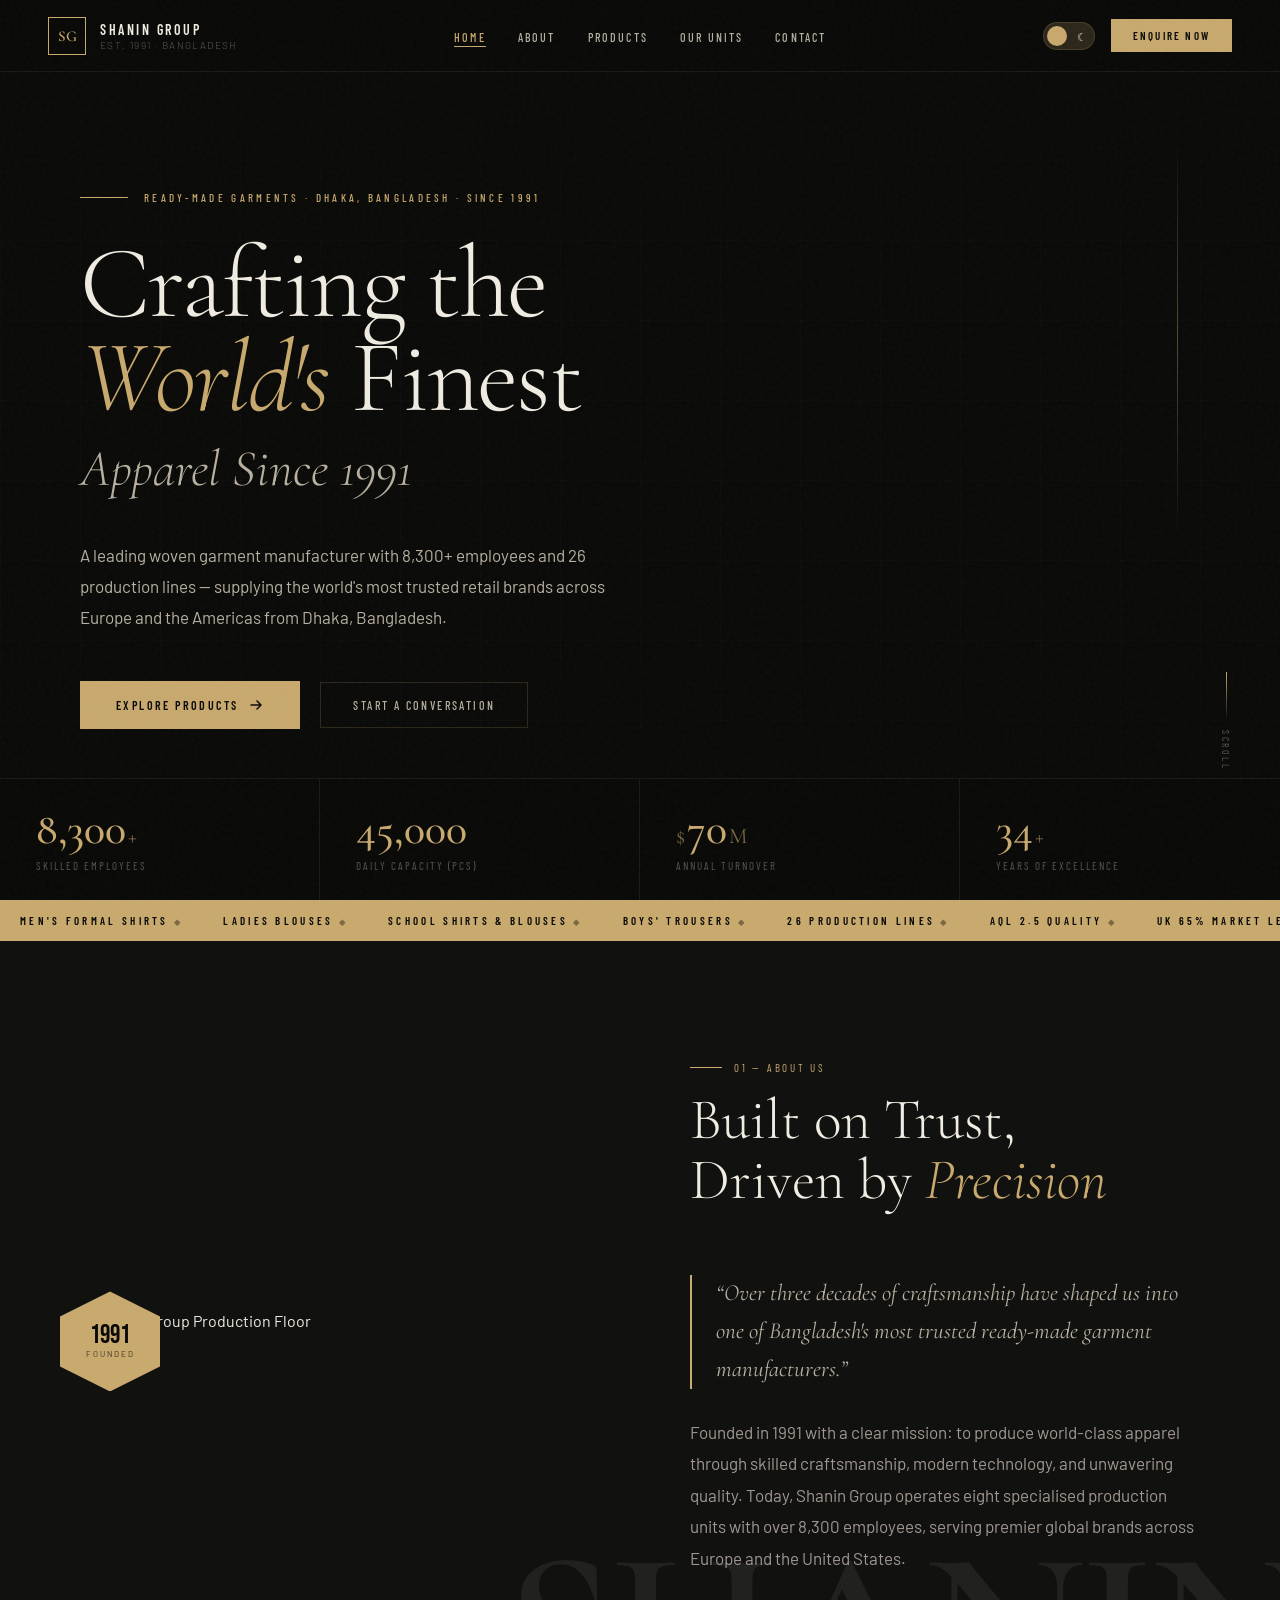
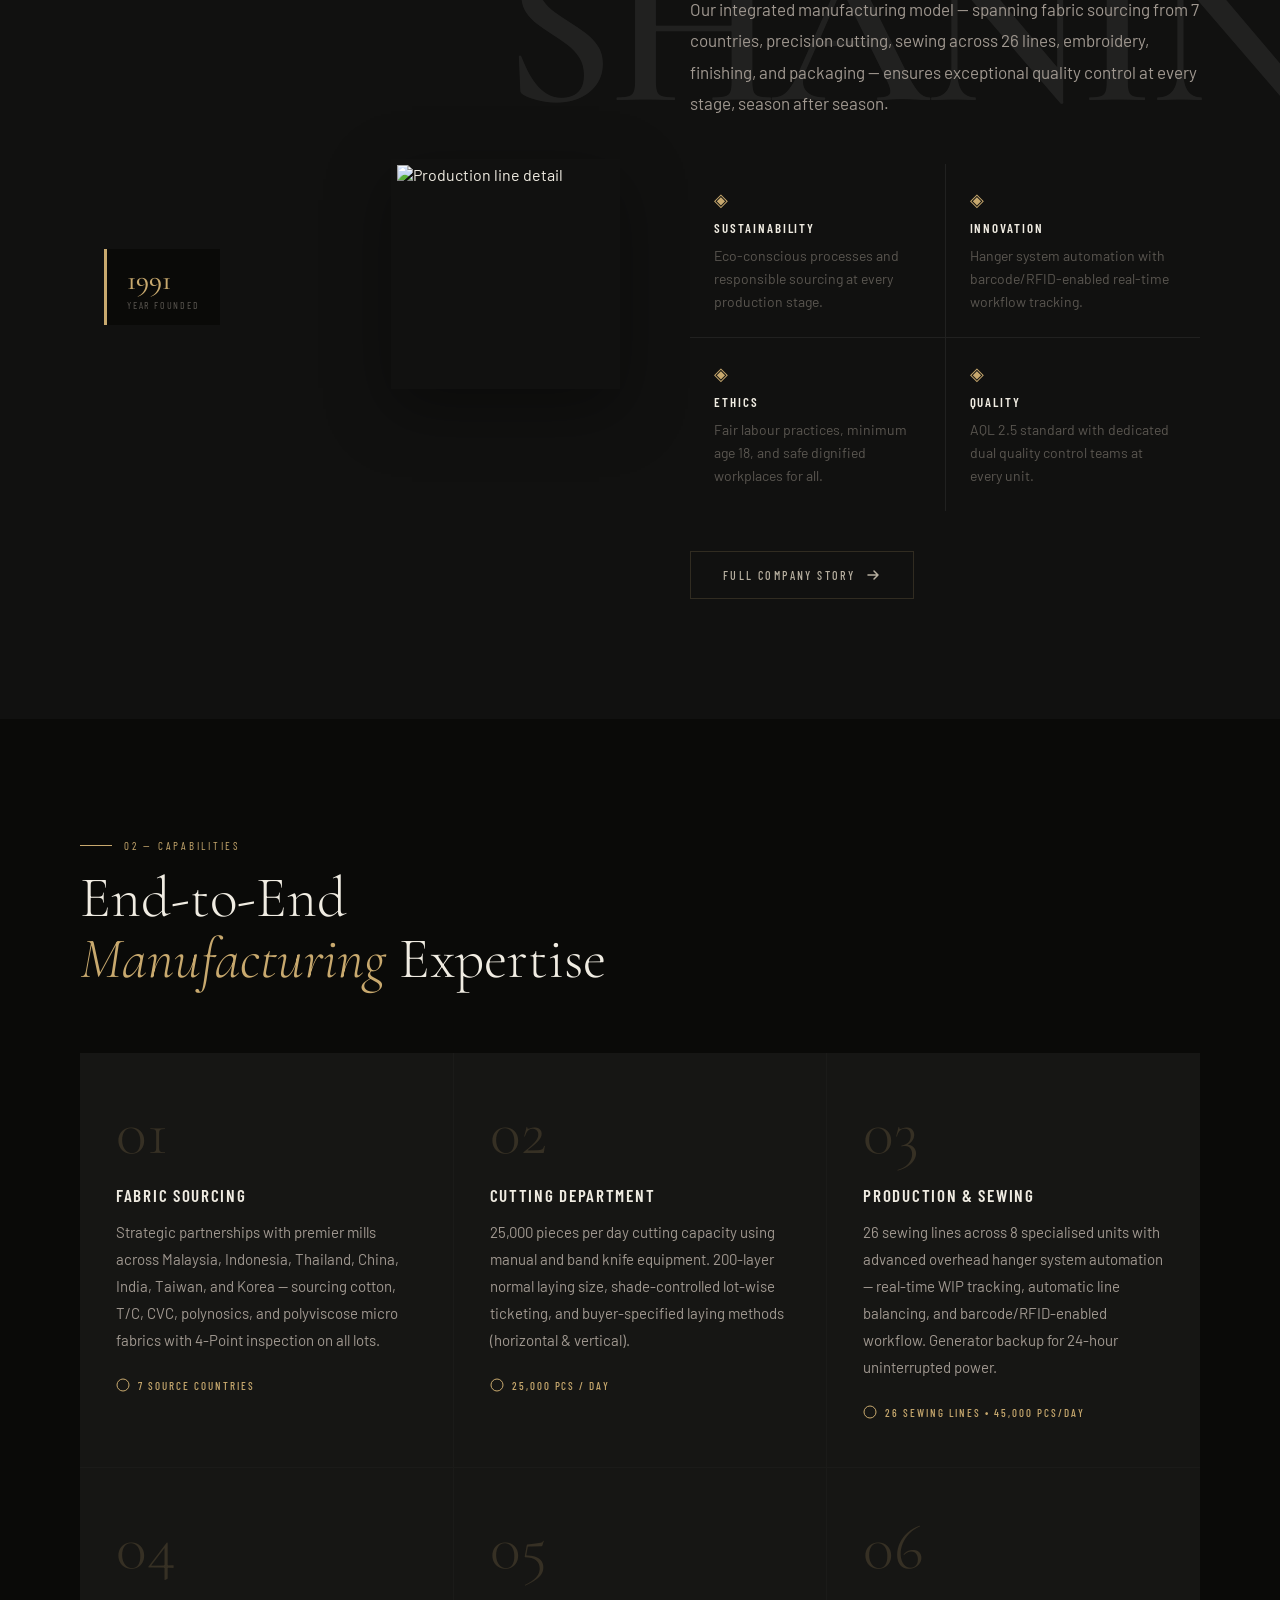
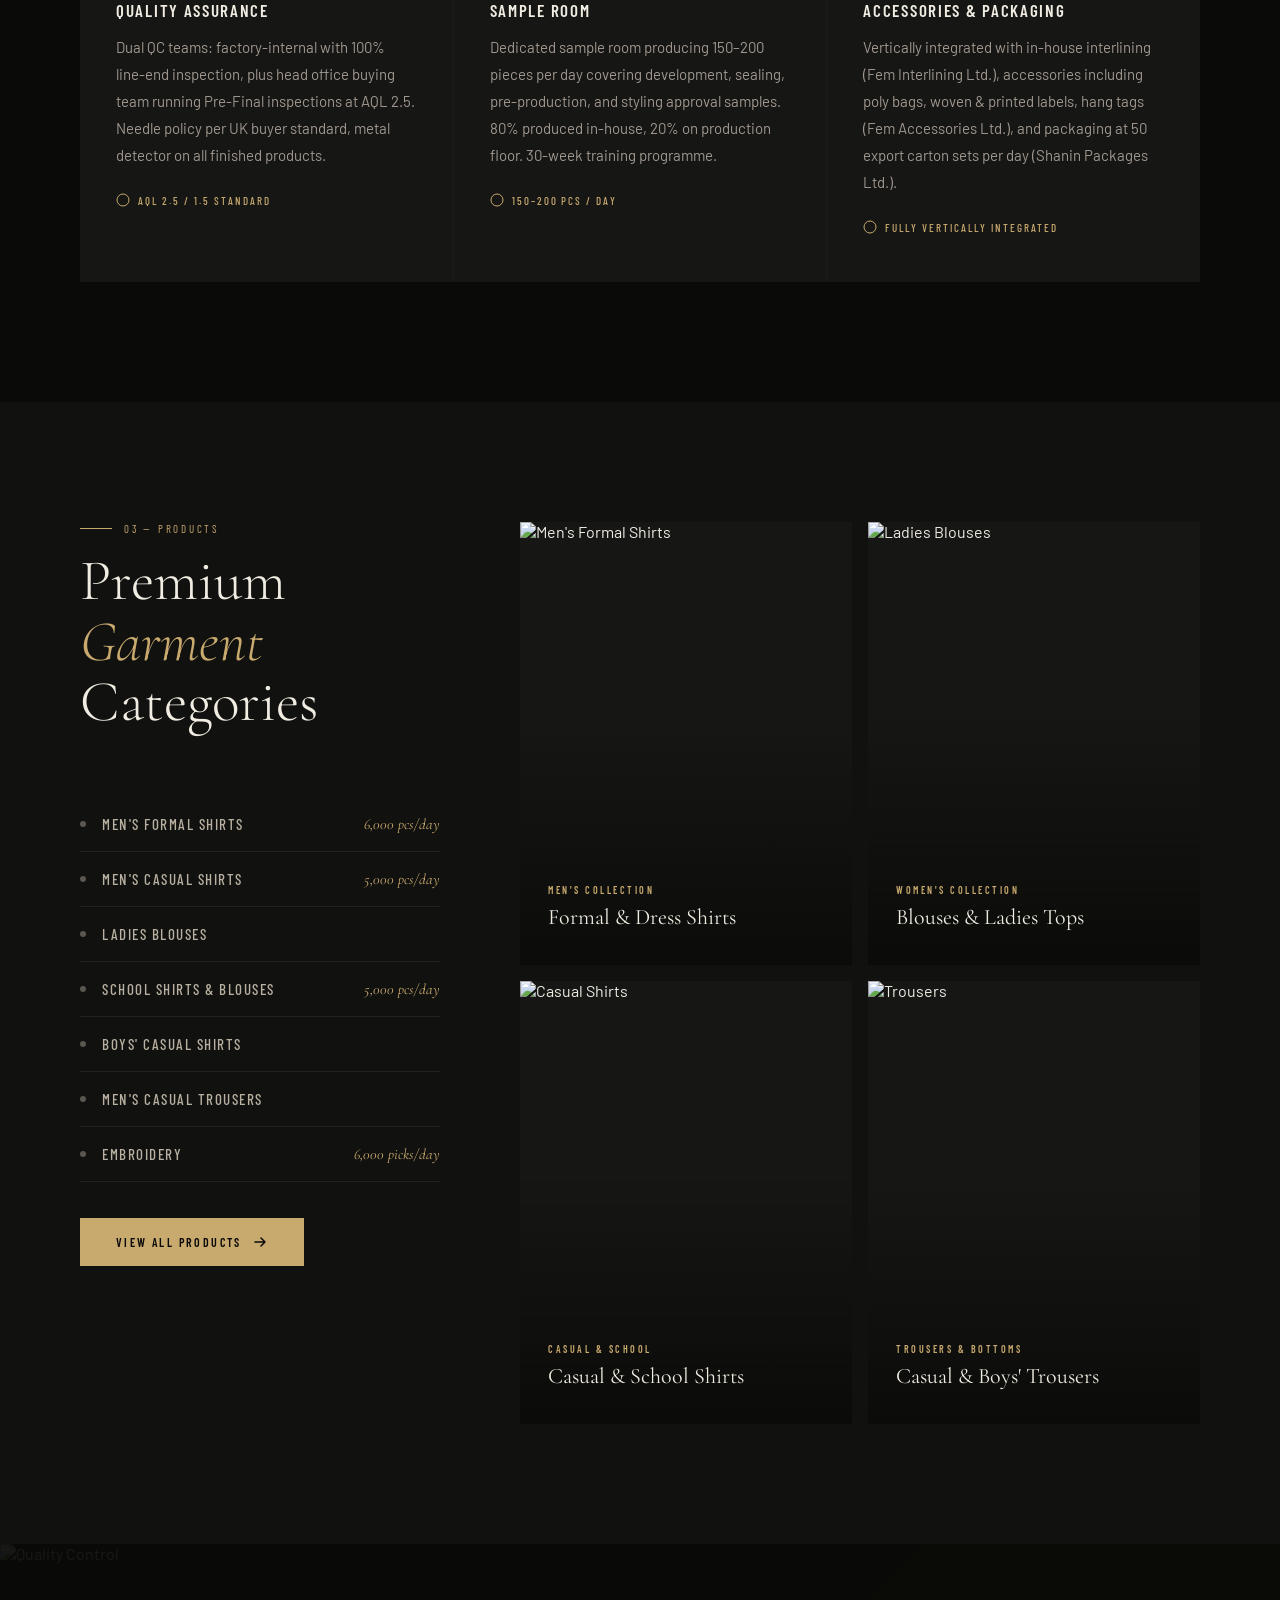
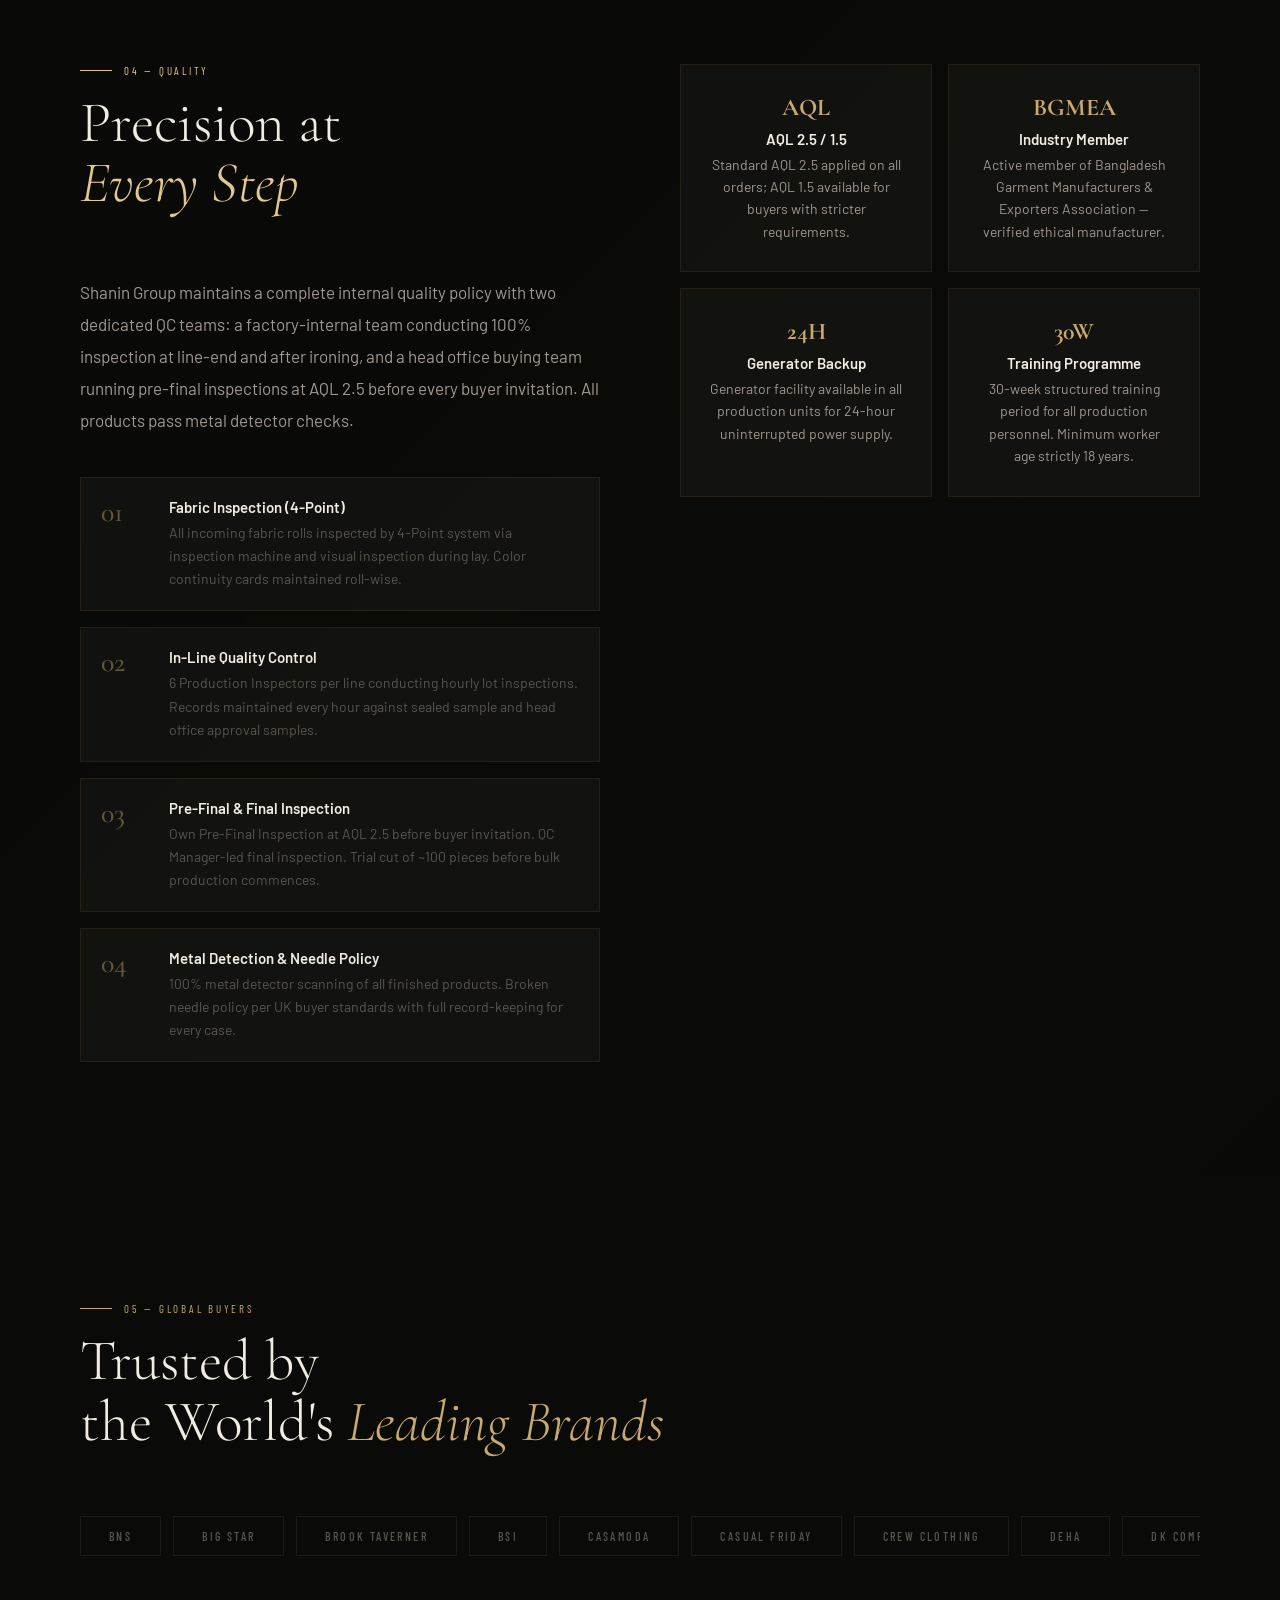
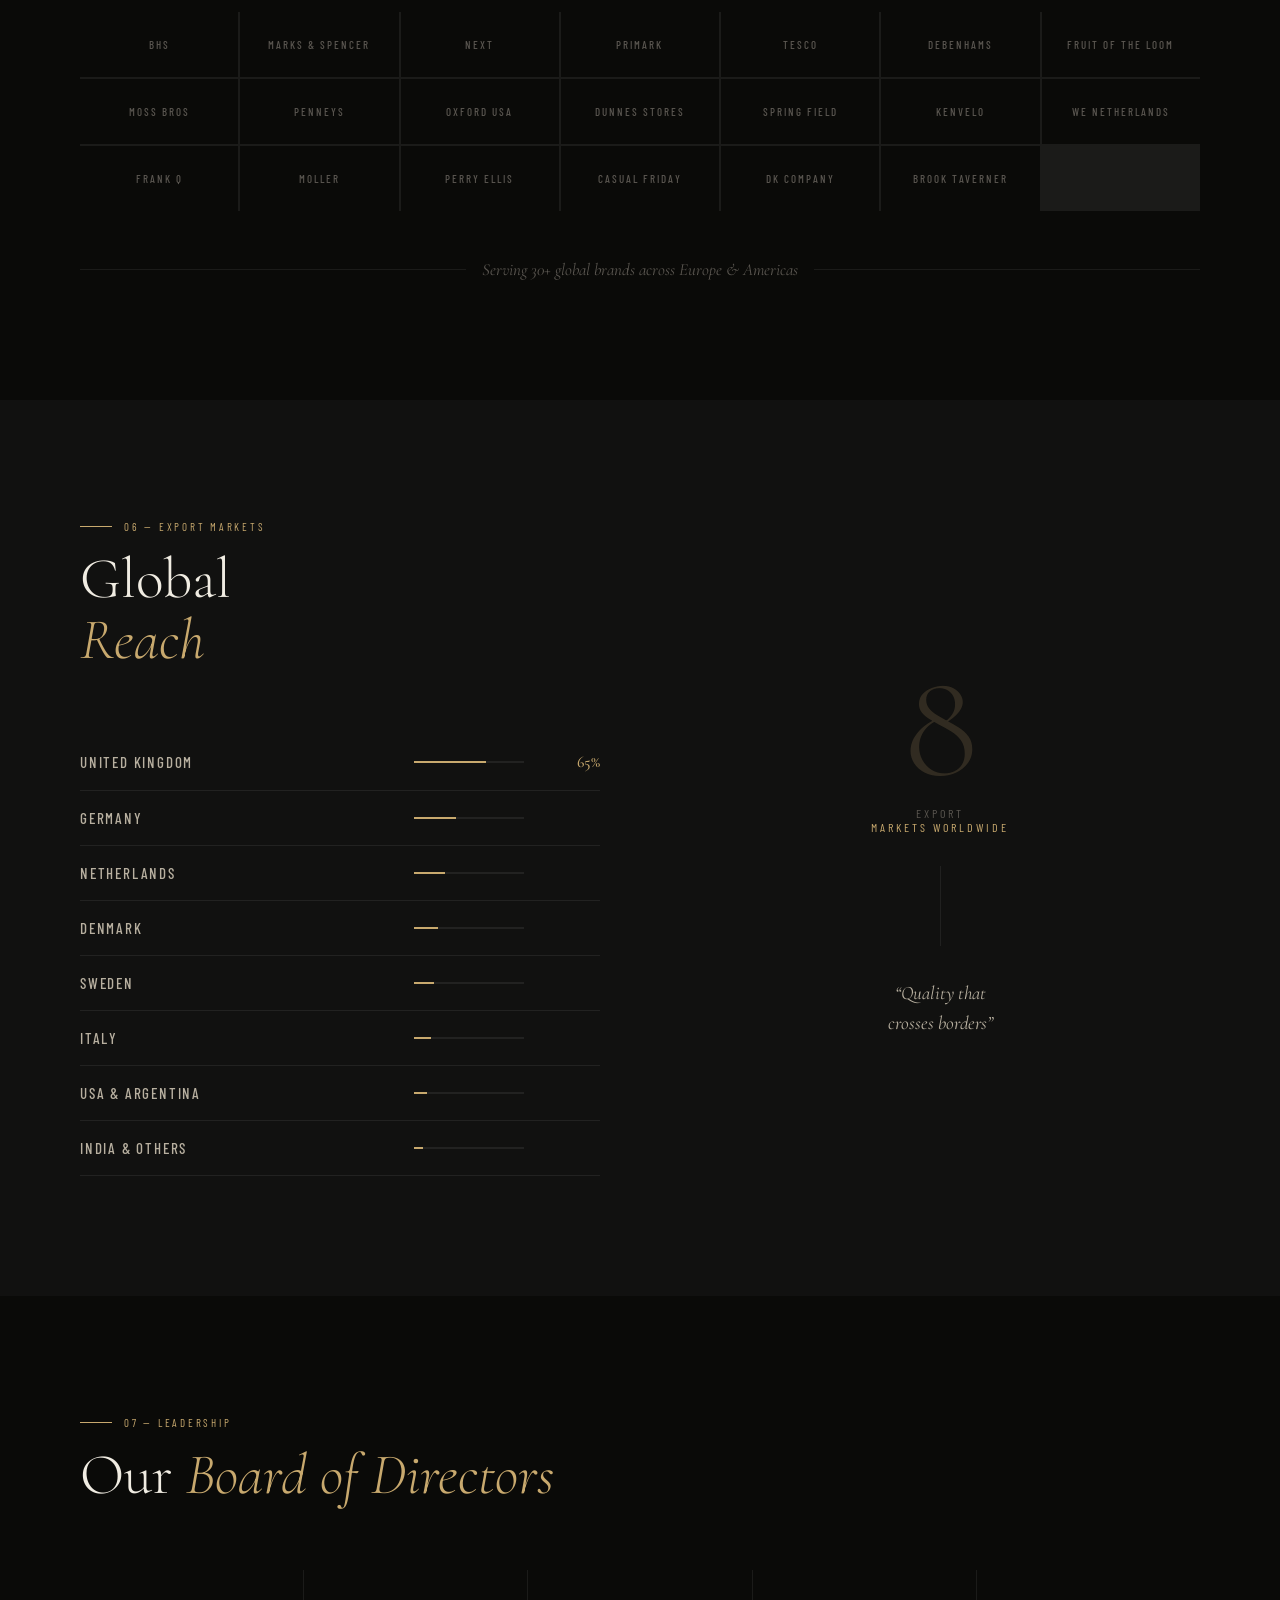
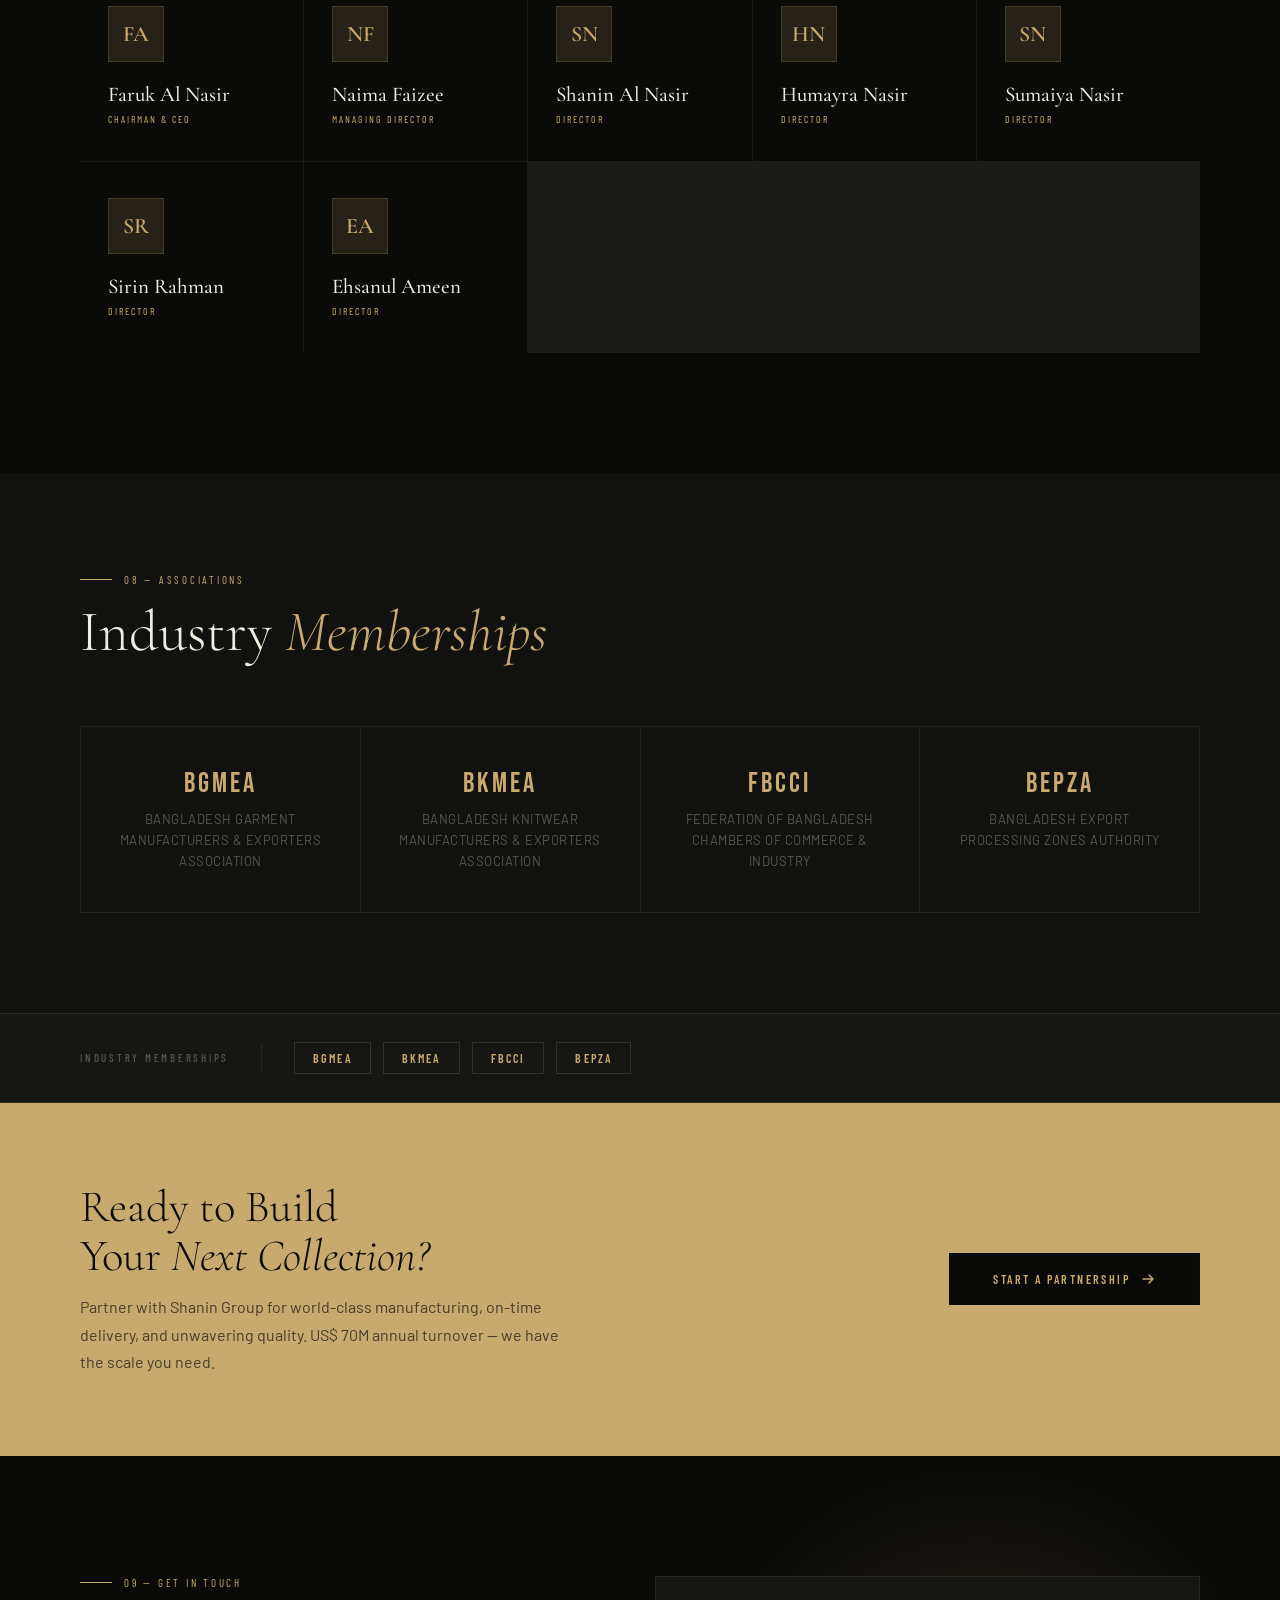
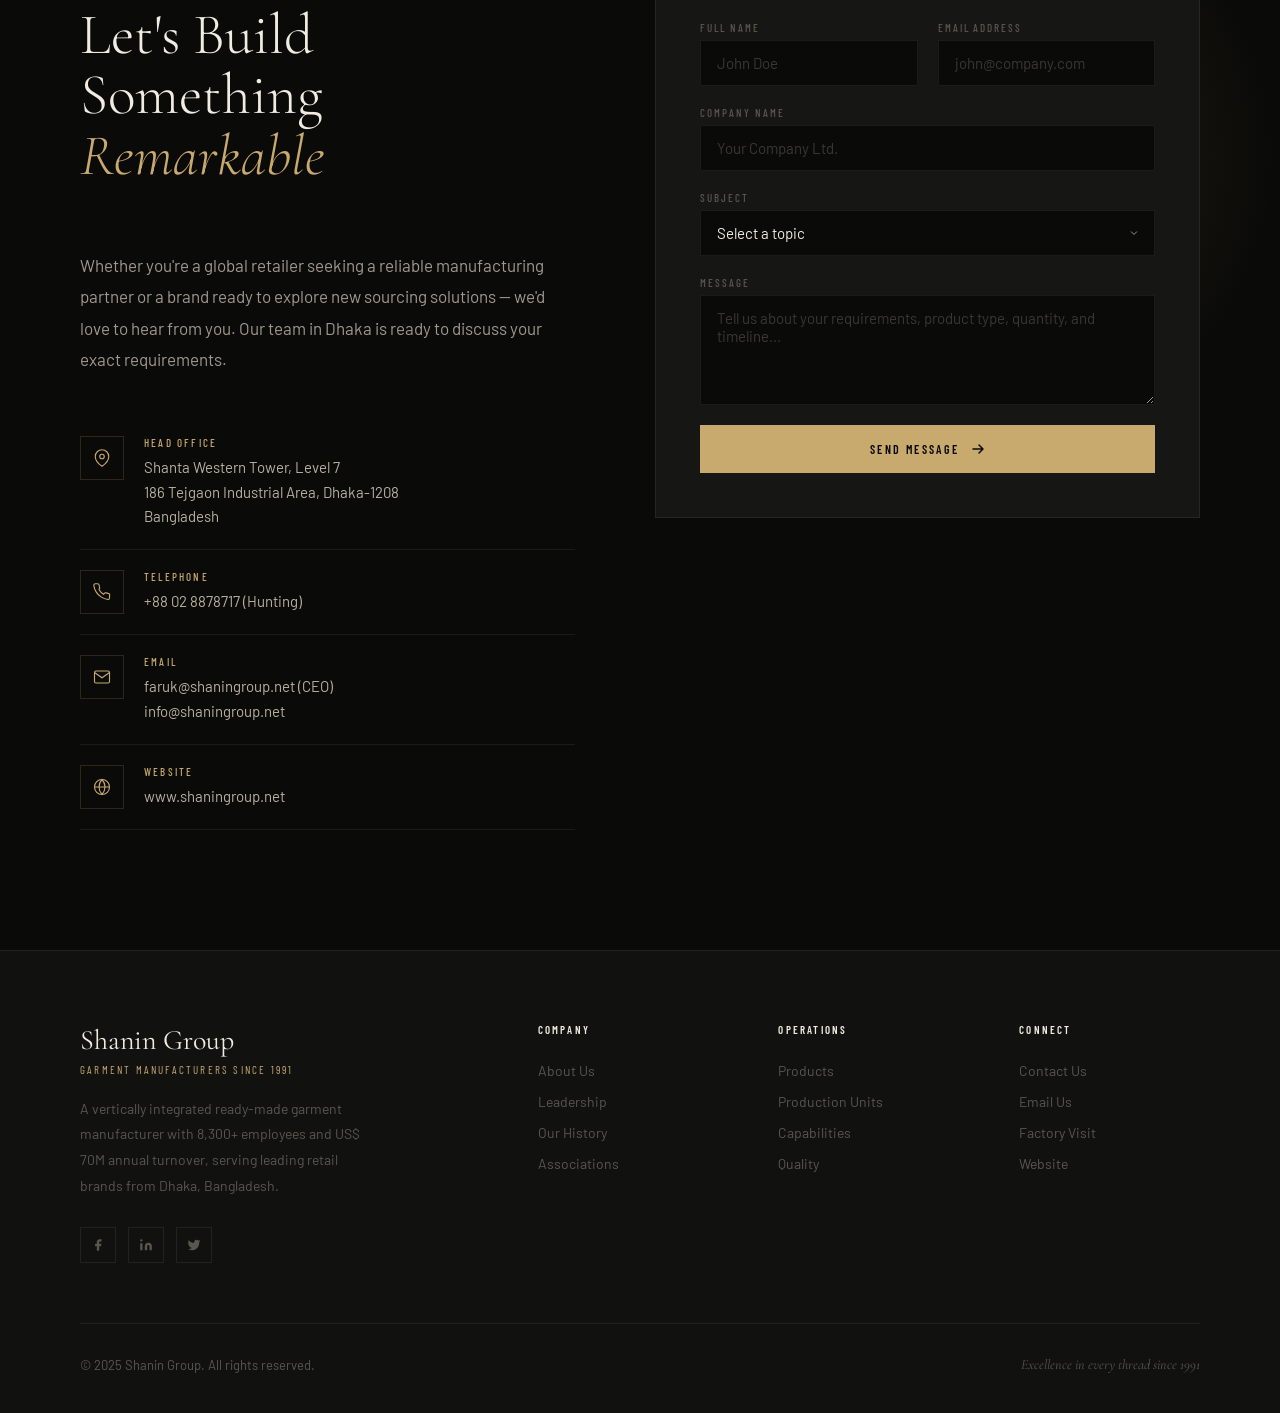
==== commit 87291a2b: "Add files via upload" ====
--- a/index.html
+++ b/index.html
@@ -6,12 +6,424 @@
 <title>Shanin Group — Excellence in Apparel Manufacturing Since 1991</title>
 <link rel="preconnect" href="https://fonts.googleapis.com">
 <link rel="preconnect" href="https://fonts.gstatic.com" crossorigin>
-<link href="https://fonts.googleapis.com/css2?family=Cormorant+Garamond:ital,wght@0,300;0,400;0,500;0,600;0,700;1,300;1,400;1,500&family=Barlow:wght@300;400;500;600;700&family=Barlow+Condensed:wght@300;400;500;600;700&display=swap" rel="stylesheet">
-<link rel="stylesheet" href="assets/css/style.css">
+<link href="https://fonts.googleapis.com/css2?family=Cormorant+Garamond:ital,wght@0,300;0,400;0,500;0,600;0,700;1,300;1,400;1,500&family=Barlow:wght@300;400;500;600;700&family=Barlow+Condensed:wght@300;400;500;600;700&family=Bebas+Neue&display=swap" rel="stylesheet">
+<style>
+/* ============ VARIABLES ============ */
+:root {
+  --bg-primary:#0a0a08;--bg-secondary:#111110;--bg-card:#161614;--bg-hover:#1e1e1b;
+  --text-primary:#f0ece2;--text-secondary:#b8b0a0;--text-body:#a09890;--text-muted:#5a5650;
+  --accent:#c8a96e;--accent-light:#e2c990;--accent-dim:rgba(200,169,110,.12);
+  --accent-glow:rgba(200,169,110,.15);--border:rgba(200,169,110,.18);
+  --border-subtle:rgba(255,255,255,.07);--nav-bg:rgba(10,10,8,.94);
+  --hero-overlay:linear-gradient(170deg,rgba(10,10,8,.9) 0%,rgba(10,10,8,.5) 50%,rgba(10,10,8,.92) 100%);
+  --quality-overlay:linear-gradient(135deg,rgba(10,10,8,.94) 0%,rgba(10,10,8,.84) 100%);
+  --ease-out:cubic-bezier(.16,1,.3,1);
+}
+[data-theme="light"]{
+  --bg-primary:#faf8f3;--bg-secondary:#f2ede3;--bg-card:#fff;--bg-hover:#f5f0e8;
+  --text-primary:#1a1814;--text-secondary:#4a4236;--text-body:#5a5248;--text-muted:#a09080;
+  --accent:#8b6914;--accent-light:#a07c20;--accent-dim:rgba(139,105,20,.08);
+  --accent-glow:rgba(139,105,20,.1);--border:rgba(139,105,20,.22);
+  --border-subtle:rgba(0,0,0,.08);--nav-bg:rgba(250,248,243,.96);
+  --hero-overlay:linear-gradient(170deg,rgba(250,248,243,.75) 0%,rgba(250,248,243,.3) 50%,rgba(250,248,243,.88) 100%);
+  --quality-overlay:linear-gradient(135deg,rgba(250,248,243,.93) 0%,rgba(250,248,243,.84) 100%);
+}
+*,*::before,*::after{box-sizing:border-box;margin:0;padding:0}
+html{scroll-behavior:smooth;font-size:16px}
+body{font-family:'Barlow',-apple-system,sans-serif;background:var(--bg-primary);color:var(--text-primary);overflow-x:hidden;-webkit-font-smoothing:antialiased}
+p{font-size:16px;font-weight:400;line-height:1.85;color:var(--text-body)}
+@media(min-width:1024px){p{font-size:17px}}
+::selection{background:var(--accent);color:#0a0a08}
+img{max-width:100%;height:auto;display:block}
+a{text-decoration:none;color:inherit;transition:color .25s,transform .25s}
+ul{list-style:none}
+.container{max-width:1380px;margin:0 auto;padding:0 80px}
+@media(max-width:900px){.container{padding:0 28px}}
+@media(max-width:480px){.container{padding:0 20px}}
+
+body::before{content:'';position:fixed;inset:0;z-index:9999;pointer-events:none;opacity:.032;
+background-image:url("data:image/svg+xml,%3Csvg viewBox='0 0 256 256' xmlns='http://www.w3.org/2000/svg'%3E%3Cfilter id='noise'%3E%3CfeTurbulence type='fractalNoise' baseFrequency='0.9' numOctaves='4' stitchTiles='stitch'/%3E%3C/filter%3E%3Crect width='100%25' height='100%25' filter='url(%23noise)'/%3E%3C/svg%3E")}
+
+.progress-bar{position:fixed;top:0;left:0;right:0;z-index:10002;height:2px;background:var(--accent);transform-origin:left;transform:scaleX(0);transition:transform .1s linear}
+
+/* Preloader */
+#preloader{position:fixed;inset:0;background:#0a0a08;z-index:10000;display:flex;align-items:center;justify-content:center;transition:opacity .6s ease,visibility .6s ease}
+#preloader.hidden{opacity:0;visibility:hidden;pointer-events:none}
+.preloader-inner{text-align:center}
+.preloader-lines{display:flex;gap:5px;justify-content:center;margin-bottom:28px}
+.preloader-line{width:2px;height:36px;background:var(--accent);animation:preloaderPulse 1s infinite ease-in-out}
+.preloader-line:nth-child(2){animation-delay:.15s}.preloader-line:nth-child(3){animation-delay:.3s}
+@keyframes preloaderPulse{0%,100%{transform:scaleY(.3);opacity:.4}50%{transform:scaleY(1);opacity:1}}
+.preloader-text{font-family:'Barlow Condensed',sans-serif;font-size:12px;font-weight:600;letter-spacing:.35em;text-transform:uppercase;color:var(--accent)}
+.preloader-sub{font-family:'Cormorant Garamond',serif;font-size:13px;font-style:italic;color:#5a5650;margin-top:6px}
+
+/* ======== NAVIGATION ======== */
+nav{position:fixed;top:0;left:0;right:0;z-index:500;height:72px;background:var(--nav-bg);backdrop-filter:blur(20px) saturate(1.5);-webkit-backdrop-filter:blur(20px) saturate(1.5);border-bottom:1px solid var(--border-subtle);transition:height .4s ease,background .5s ease}
+nav.scrolled{height:60px}
+.nav-inner{max-width:1380px;margin:0 auto;padding:0 48px;height:100%;display:flex;align-items:center;justify-content:space-between}
+@media(max-width:900px){.nav-inner{padding:0 20px}}
+.nav-logo{display:flex;align-items:center;gap:14px}
+.nav-logo-mark{width:38px;height:38px;border:1.5px solid var(--accent);display:flex;align-items:center;justify-content:center;font-family:'Cormorant Garamond',serif;font-size:15px;font-weight:600;color:var(--accent);transition:background .3s;flex-shrink:0}
+.nav-logo-mark:hover{background:var(--accent-dim)}
+.nav-logo-text{font-family:'Barlow Condensed',sans-serif;font-size:14px;font-weight:600;letter-spacing:.18em;text-transform:uppercase;color:var(--text-primary)}
+.nav-logo-sub{font-family:'Barlow',sans-serif;font-size:10px;font-weight:300;letter-spacing:.14em;text-transform:uppercase;color:var(--text-muted);margin-top:1px}
+.nav-links{display:flex;align-items:center;gap:32px}
+.nav-links a{font-family:'Barlow Condensed',sans-serif;font-size:12px;font-weight:500;letter-spacing:.18em;text-transform:uppercase;color:var(--text-secondary);position:relative}
+.nav-links a::after{content:'';position:absolute;bottom:-3px;left:0;right:0;height:1px;background:var(--accent);transform:scaleX(0);transition:transform .3s ease}
+.nav-links a:hover{color:var(--accent)}.nav-links a:hover::after,.nav-links a.active::after{transform:scaleX(1)}
+.nav-links a.active{color:var(--accent)}
+.nav-actions{display:flex;align-items:center;gap:16px}
+.theme-toggle{width:52px;height:28px;background:var(--border);border:1px solid var(--border);border-radius:14px;position:relative;cursor:pointer;transition:background .3s}
+.theme-toggle::before{content:'';position:absolute;top:3px;left:3px;width:20px;height:20px;border-radius:50%;background:var(--accent);transition:transform .35s cubic-bezier(.34,1.56,.64,1)}
+[data-theme="light"] .theme-toggle::before{transform:translateX(24px)}
+.toggle-icon{position:absolute;top:50%;transform:translateY(-50%);font-size:11px;transition:opacity .3s;line-height:1}
+.icon-moon{right:7px;opacity:1}.icon-sun{left:7px;opacity:0}
+[data-theme="light"] .icon-moon{opacity:0}[data-theme="light"] .icon-sun{opacity:1}
+.nav-cta{font-family:'Barlow Condensed',sans-serif;font-size:11px;font-weight:600;letter-spacing:.2em;text-transform:uppercase;color:var(--bg-primary);background:var(--accent);padding:10px 22px;border:none;transition:all .25s;white-space:nowrap;cursor:pointer}
+.nav-cta:hover{background:var(--accent-light);transform:translateY(-1px)}
+.nav-menu-btn{display:none;flex-direction:column;gap:6px;background:none;border:none;cursor:pointer;padding:8px}
+.nav-menu-btn span{display:block;width:24px;height:1.5px;background:var(--text-primary);transition:all .3s}
+.nav-menu-btn.active span:nth-child(1){transform:rotate(45deg) translate(5px,5px)}
+.nav-menu-btn.active span:nth-child(2){opacity:0}
+.nav-menu-btn.active span:nth-child(3){transform:rotate(-45deg) translate(5px,-5px)}
+@media(max-width:1024px){.nav-links,.nav-cta{display:none}.nav-menu-btn{display:flex}}
+
+.mobile-menu{position:fixed;inset:0;background:var(--bg-primary);z-index:499;display:flex;align-items:center;justify-content:center;opacity:0;visibility:hidden;transition:all .5s ease}
+.mobile-menu.active{opacity:1;visibility:visible}
+.mobile-menu-inner{display:flex;flex-direction:column;gap:10px;text-align:center}
+.mobile-link{font-family:'Cormorant Garamond',serif;font-size:clamp(28px,7vw,44px);font-weight:400;color:var(--text-primary);opacity:0;transform:translateY(20px);transition:all .4s ease;display:flex;align-items:center;justify-content:center;gap:16px}
+.mobile-menu.active .mobile-link{opacity:1;transform:translateY(0)}
+.mobile-menu.active .mobile-link:nth-child(1){transition-delay:.05s}
+.mobile-menu.active .mobile-link:nth-child(2){transition-delay:.10s}
+.mobile-menu.active .mobile-link:nth-child(3){transition-delay:.15s}
+.mobile-menu.active .mobile-link:nth-child(4){transition-delay:.20s}
+.mobile-menu.active .mobile-link:nth-child(5){transition-delay:.25s}
+.mobile-menu.active .mobile-link:nth-child(6){transition-delay:.30s}
+.mobile-menu.active .mobile-link:nth-child(7){transition-delay:.35s}
+.mobile-menu.active .mobile-link:nth-child(8){transition-delay:.40s}
+.mobile-menu.active .mobile-link:nth-child(9){transition-delay:.45s}
+.mobile-link:hover{color:var(--accent)}
+.mobile-link-num{font-family:'Barlow Condensed',sans-serif;font-size:14px;font-weight:400;letter-spacing:.1em;color:var(--accent);opacity:.5}
+
+/* ======== HERO ======== */
+.hero{min-height:100vh;position:relative;display:flex;align-items:center;overflow:hidden}
+.hero-bg{position:absolute;inset:0;background-image:url('https://images.unsplash.com/photo-1558769132-cb1aea458c5e?w=1800&q=80');background-size:cover;background-position:center;filter:brightness(.32) saturate(.6);transform:scale(1.05);animation:slowPan 20s ease-in-out infinite alternate;transition:filter .4s}
+[data-theme="light"] .hero-bg{filter:brightness(.52) saturate(.65)}
+@keyframes slowPan{from{transform:scale(1.05) translateX(0)}to{transform:scale(1.05) translateX(-2%)}}
+.hero-overlay{position:absolute;inset:0;background:var(--hero-overlay)}
+.hero-grid-lines{position:absolute;inset:0;background-image:linear-gradient(var(--border-subtle) 1px,transparent 1px),linear-gradient(90deg,var(--border-subtle) 1px,transparent 1px);background-size:80px 80px;mask-image:linear-gradient(to bottom,transparent 0%,rgba(0,0,0,.22) 30%,rgba(0,0,0,.22) 70%,transparent 100%);-webkit-mask-image:linear-gradient(to bottom,transparent 0%,rgba(0,0,0,.22) 30%,rgba(0,0,0,.22) 70%,transparent 100%)}
+.hero-lines{position:absolute;inset:0;pointer-events:none}
+.hero-lines::before{content:'';position:absolute;top:15%;right:8%;width:1px;height:45%;background:linear-gradient(to bottom,transparent,var(--accent),transparent);opacity:.4}
+.hero-lines::after{content:'';position:absolute;bottom:20%;left:10%;width:120px;height:1px;background:linear-gradient(to right,var(--accent),transparent);opacity:.4}
+
+.hero-content{position:relative;z-index:2;padding:120px 80px 100px;max-width:1380px;margin:0 auto;width:100%}
+@media(max-width:900px){.hero-content{padding:100px 28px 72px}}
+@media(max-width:480px){.hero-content{padding:90px 20px 60px}}
+
+.hero-eyebrow{display:flex;align-items:center;gap:16px;margin-bottom:32px}
+.hero-eyebrow-line{width:48px;height:1px;background:var(--accent)}
+.hero-eyebrow span{font-family:'Barlow Condensed',sans-serif;font-size:11px;font-weight:500;letter-spacing:.3em;text-transform:uppercase;color:var(--accent)}
+
+.hero-headline{font-family:'Cormorant Garamond',serif;font-size:clamp(54px,8vw,128px);font-weight:300;line-height:.92;letter-spacing:-.02em;color:var(--text-primary);margin-bottom:14px}
+.hero-headline em{font-style:italic;color:var(--accent)}
+.hero-headline-sub{font-family:'Cormorant Garamond',serif;font-size:clamp(30px,4vw,64px);font-weight:300;font-style:italic;color:var(--text-secondary);margin-bottom:40px}
+
+.hero-desc{max-width:540px;font-size:17px;font-weight:400;line-height:1.82;color:var(--text-secondary);margin-bottom:48px}
+@media(max-width:640px){.hero-desc{font-size:15px}}
+
+.hero-actions{display:flex;align-items:center;gap:20px;flex-wrap:wrap}
+
+.btn-primary{font-family:'Barlow Condensed',sans-serif;font-size:12px;font-weight:600;letter-spacing:.2em;text-transform:uppercase;color:var(--bg-primary);background:var(--accent);border:none;padding:16px 36px;cursor:pointer;display:inline-flex;align-items:center;gap:10px;transition:all .3s}
+.btn-primary:hover{background:var(--accent-light);transform:translateY(-2px);box-shadow:0 8px 30px rgba(200,169,110,.2)}
+.btn-primary svg{transition:transform .3s}.btn-primary:hover svg{transform:translateX(4px)}
+.btn-ghost{font-family:'Barlow Condensed',sans-serif;font-size:12px;font-weight:500;letter-spacing:.2em;text-transform:uppercase;color:var(--text-secondary);border:1px solid var(--border);padding:15px 32px;cursor:pointer;transition:all .3s;display:inline-flex;align-items:center;gap:10px}
+.btn-ghost:hover{border-color:var(--accent);color:var(--accent);transform:translateY(-2px)}
+.btn-full{width:100%;justify-content:center}
+
+/* Hero Stats */
+.hero-stats{position:absolute;bottom:0;left:0;right:0;z-index:2;display:grid;grid-template-columns:repeat(4,1fr);border-top:1px solid var(--border-subtle);background:rgba(10,10,8,.65);backdrop-filter:blur(20px);-webkit-backdrop-filter:blur(20px)}
+[data-theme="light"] .hero-stats{background:rgba(250,248,243,.8)}
+.hero-stat{padding:28px 36px;border-right:1px solid var(--border-subtle);transition:background .25s;display:flex;align-items:baseline;gap:2px;flex-wrap:wrap}
+.hero-stat:last-child{border-right:none}
+.hero-stat:hover{background:var(--accent-dim)}
+.stat-num{font-family:'Cormorant Garamond',serif;font-size:44px;font-weight:500;color:var(--accent);line-height:1}
+.stat-plus,.stat-prefix,.stat-suffix{font-family:'Cormorant Garamond',serif;font-size:22px;font-weight:400;color:var(--accent);opacity:.6;line-height:1}
+.stat-label{font-family:'Barlow Condensed',sans-serif;font-size:11px;font-weight:400;letter-spacing:.18em;text-transform:uppercase;color:var(--text-muted);width:100%;margin-top:6px}
+
+.hero-scroll{position:absolute;bottom:130px;right:48px;z-index:3;display:flex;flex-direction:column;align-items:center;gap:10px}
+.scroll-line{width:1px;height:48px;background:linear-gradient(to bottom,var(--accent),transparent);animation:scrollPulse 2s infinite}
+@keyframes scrollPulse{0%,100%{opacity:.4;transform:scaleY(.6)}50%{opacity:1;transform:scaleY(1)}}
+.hero-scroll span{font-family:'Barlow Condensed',sans-serif;font-size:10px;letter-spacing:.25em;text-transform:uppercase;color:var(--text-muted);writing-mode:vertical-rl}
+
+@media(max-width:900px){
+  .hero-stats{grid-template-columns:repeat(2,1fr);position:relative}
+  .hero-stat{padding:22px 24px}
+  .hero-scroll{display:none}
+}
+@media(max-width:540px){
+  .hero-headline{font-size:46px}
+  .hero-headline-sub{font-size:26px;margin-bottom:28px}
+  .hero-stats{grid-template-columns:1fr 1fr}
+  .stat-num{font-size:34px}
+  .hero-actions{flex-direction:column}
+  .hero-actions .btn-primary,.hero-actions .btn-ghost{width:100%;justify-content:center}
+}
+
+/* ======== MARQUEE ======== */
+.marquee-strip{background:var(--accent);padding:14px 0;overflow:hidden}
+.marquee-track{display:flex;animation:marquee 32s linear infinite;width:max-content}
+.marquee-item{font-family:'Barlow Condensed',sans-serif;font-size:11px;font-weight:600;letter-spacing:.3em;text-transform:uppercase;color:var(--bg-primary);white-space:nowrap;padding:0 20px}
+.marquee-sep{opacity:.4;font-size:8px}
+@keyframes marquee{from{transform:translateX(0)}to{transform:translateX(-50%)}}
+
+/* ======== SECTION COMMONS ======== */
+section{position:relative}
+.section-header{margin-bottom:64px}
+@media(max-width:640px){.section-header{margin-bottom:44px}}
+.section-num{font-family:'Barlow Condensed',sans-serif;font-size:11px;font-weight:400;letter-spacing:.25em;text-transform:uppercase;color:var(--accent);margin-bottom:16px;display:flex;align-items:center;gap:12px}
+.section-num::before{content:'';width:32px;height:1px;background:var(--accent)}
+.section-num.light{color:var(--accent-light)}.section-num.light::before{background:var(--accent-light)}
+.section-title{font-family:'Cormorant Garamond',serif;font-size:clamp(36px,4.5vw,68px);font-weight:300;line-height:1.05;color:var(--text-primary)}
+.section-title em{font-style:italic;color:var(--accent)}
+.section-title.light{color:#f0ece2}.section-title.light em{color:var(--accent-light)}
+
+/* ======== ABOUT ======== */
+.about{padding:120px 0;background:var(--bg-secondary);position:relative;overflow:hidden}
+.about::before{content:'SHANIN';position:absolute;right:-2%;top:50%;transform:translateY(-50%);font-family:'Cormorant Garamond',serif;font-size:clamp(120px,18vw,220px);font-weight:600;color:var(--border-subtle);letter-spacing:-5px;line-height:1;pointer-events:none;white-space:nowrap}
+.about-inner{display:grid;grid-template-columns:1fr 1fr;gap:100px;align-items:center;position:relative;z-index:1}
+@media(max-width:900px){.about-inner{grid-template-columns:1fr;gap:48px}.about::before{display:none}}
+
+.about-visual{position:relative}
+.about-img-wrap{position:relative;aspect-ratio:4/5;overflow:hidden}
+.about-img-wrap img{width:100%;height:100%;object-fit:cover;transition:transform .8s cubic-bezier(.25,.46,.45,.94)}
+.about-img-wrap:hover img{transform:scale(1.04)}
+.about-img-accent-overlay{position:absolute;width:45%;aspect-ratio:1;object-fit:cover;bottom:-40px;right:-30px;border:6px solid var(--bg-secondary);box-shadow:0 20px 60px rgba(0,0,0,.35);z-index:2}
+@media(max-width:900px){.about-img-accent-overlay{display:none}}
+.about-badge{position:absolute;top:-20px;left:-20px;width:100px;height:100px;background:var(--accent);display:flex;flex-direction:column;align-items:center;justify-content:center;clip-path:polygon(50% 0%,100% 25%,100% 75%,50% 100%,0% 75%,0% 25%);z-index:3}
+.about-badge .year{font-family:'Bebas Neue',sans-serif;font-size:26px;color:#0a0a08;line-height:1}
+.about-badge .since{font-size:8px;letter-spacing:2px;color:rgba(0,0,0,.7);text-transform:uppercase}
+.about-img-label{position:absolute;bottom:24px;left:24px;background:var(--bg-primary);border-left:3px solid var(--accent);padding:14px 20px;z-index:3}
+.about-img-label-num{font-family:'Cormorant Garamond',serif;font-size:28px;font-weight:500;color:var(--accent)}
+.about-img-label-text{font-family:'Barlow Condensed',sans-serif;font-size:10px;letter-spacing:.18em;text-transform:uppercase;color:var(--text-muted);margin-top:2px}
+
+.about-lead{font-family:'Cormorant Garamond',serif;font-size:clamp(18px,2vw,23px);font-weight:400;font-style:italic;line-height:1.65;color:var(--text-secondary);margin-bottom:28px;padding-left:24px;border-left:2px solid var(--accent)}
+.about-text{font-size:16px;font-weight:400;line-height:1.85;color:var(--text-body);margin-bottom:20px}
+@media(min-width:1024px){.about-text{font-size:17px}}
+
+.about-pillars{display:grid;grid-template-columns:1fr 1fr;gap:1px;background:var(--border-subtle);margin-top:44px}
+@media(max-width:480px){.about-pillars{grid-template-columns:1fr}}
+.pillar{background:var(--bg-secondary);padding:24px;transition:background .25s}
+.pillar:hover{background:var(--bg-card)}
+.pillar-icon{font-size:18px;margin-bottom:10px;color:var(--accent)}
+.pillar-title{font-family:'Barlow Condensed',sans-serif;font-size:13px;font-weight:600;letter-spacing:.15em;text-transform:uppercase;color:var(--text-primary);margin-bottom:8px}
+.pillar-desc{font-size:14px;font-weight:400;color:var(--text-muted);line-height:1.65}
+
+/* ======== CAPABILITIES ======== */
+.capabilities{padding:120px 0;background:var(--bg-primary)}
+.cap-grid{display:grid;grid-template-columns:repeat(3,1fr);gap:1px;background:var(--border-subtle)}
+@media(max-width:900px){.cap-grid{grid-template-columns:1fr 1fr}}
+@media(max-width:540px){.cap-grid{grid-template-columns:1fr}}
+.cap-card{background:var(--bg-card);padding:48px 36px;position:relative;overflow:hidden;transition:background .3s}
+.cap-card::before{content:'';position:absolute;top:0;left:0;right:0;height:2px;background:var(--accent);transform:scaleX(0);transform-origin:left;transition:transform .4s cubic-bezier(.25,.46,.45,.94)}
+.cap-card:hover::before{transform:scaleX(1)}.cap-card:hover{background:var(--bg-hover)}
+.cap-num{font-family:'Cormorant Garamond',serif;font-size:64px;font-weight:300;color:var(--border);line-height:1;margin-bottom:20px;transition:color .3s}
+.cap-card:hover .cap-num{color:var(--accent-dim)}
+.cap-title{font-family:'Barlow Condensed',sans-serif;font-size:17px;font-weight:600;letter-spacing:.1em;text-transform:uppercase;color:var(--text-primary);margin-bottom:14px}
+.cap-desc{font-size:15px;font-weight:400;line-height:1.8;color:var(--text-body);margin-bottom:24px}
+.cap-detail{font-family:'Barlow Condensed',sans-serif;font-size:11px;font-weight:500;letter-spacing:.18em;text-transform:uppercase;color:var(--accent);display:flex;align-items:center;gap:8px}
+
+/* ======== PRODUCTS ======== */
+.products{padding:120px 0;background:var(--bg-secondary)}
+.products-layout{display:grid;grid-template-columns:360px 1fr;gap:80px;align-items:start}
+@media(max-width:1100px){.products-layout{grid-template-columns:1fr;gap:48px}}
+.products-sticky{position:sticky;top:100px}
+@media(max-width:1100px){.products-sticky{position:static}}
+.product-categories{margin-top:36px}
+.product-cat{display:flex;align-items:center;gap:16px;padding:18px 0;border-bottom:1px solid var(--border-subtle);cursor:default;transition:all .25s}
+.product-cat:hover{padding-left:8px}
+.product-cat-dot{width:6px;height:6px;border-radius:50%;background:var(--text-muted);transition:background .25s;flex-shrink:0}
+.product-cat:hover .product-cat-dot{background:var(--accent)}
+.product-cat-name{font-family:'Barlow Condensed',sans-serif;font-size:15px;font-weight:500;letter-spacing:.1em;text-transform:uppercase;color:var(--text-secondary);transition:color .25s}
+.product-cat:hover .product-cat-name{color:var(--text-primary)}
+.product-cat-cap{margin-left:auto;font-family:'Cormorant Garamond',serif;font-size:15px;color:var(--accent);font-style:italic;white-space:nowrap}
+.product-grid{display:grid;grid-template-columns:1fr 1fr;gap:16px}
+@media(max-width:540px){.product-grid{grid-template-columns:1fr}}
+.product-card{position:relative;overflow:hidden;aspect-ratio:3/4;background:var(--bg-card)}
+.product-card img{width:100%;height:100%;object-fit:cover;transition:transform .8s cubic-bezier(.25,.46,.45,.94),filter .5s;filter:saturate(.8)}
+.product-card:hover img{transform:scale(1.06);filter:saturate(1)}
+.product-card-overlay{position:absolute;inset:0;background:linear-gradient(to top,rgba(10,10,8,.9) 0%,transparent 55%);display:flex;flex-direction:column;justify-content:flex-end;padding:28px}
+.product-card-tag{font-family:'Barlow Condensed',sans-serif;font-size:10px;font-weight:600;letter-spacing:.25em;text-transform:uppercase;color:var(--accent);margin-bottom:8px}
+.product-card-name{font-family:'Cormorant Garamond',serif;font-size:22px;font-weight:400;color:#f0ece2;line-height:1.2}
+.product-card-desc{font-size:13px;color:rgba(240,237,230,.65);margin-top:6px;line-height:1.5;max-height:0;overflow:hidden;transition:max-height .4s var(--ease-out)}
+.product-card:hover .product-card-desc{max-height:80px}
+
+/* ======== QUALITY ======== */
+.quality{position:relative;overflow:hidden;padding:120px 0}
+.quality-bg{position:absolute;inset:0}
+.quality-bg img{width:100%;height:100%;object-fit:cover}
+.quality-overlay{position:absolute;inset:0;background:var(--quality-overlay)}
+.quality .container{position:relative;z-index:2}
+.quality-inner{display:grid;grid-template-columns:1fr 1fr;gap:80px;align-items:start}
+@media(max-width:900px){.quality-inner{grid-template-columns:1fr;gap:48px}}
+.quality-text{font-size:16px;font-weight:400;line-height:1.88;color:var(--text-body);margin-bottom:40px}
+@media(min-width:1024px){.quality-text{font-size:17px}}
+.quality-process{display:flex;flex-direction:column;gap:16px}
+.process-step{display:flex;gap:20px;align-items:flex-start;padding:20px;background:rgba(255,255,255,.03);border:1px solid rgba(200,169,110,.1);transition:all .25s}
+[data-theme="light"] .process-step{background:rgba(0,0,0,.03);border-color:rgba(139,105,20,.12)}
+.process-step:hover{background:rgba(200,169,110,.07);border-color:rgba(200,169,110,.22);transform:translateX(6px)}
+.process-num{font-family:'Cormorant Garamond',serif;font-size:28px;font-weight:500;color:var(--accent);opacity:.45;min-width:48px;line-height:1}
+.process-info h4{font-size:15px;font-weight:600;color:var(--text-primary);margin-bottom:5px}
+.process-info p{font-size:14px;font-weight:400;color:var(--text-muted);line-height:1.65}
+.quality-certs{display:grid;grid-template-columns:1fr 1fr;gap:16px}
+@media(max-width:540px){.quality-certs{grid-template-columns:1fr}}
+.cert-card{padding:28px;text-align:center;background:rgba(255,255,255,.03);border:1px solid rgba(200,169,110,.1);transition:all .3s}
+[data-theme="light"] .cert-card{background:rgba(0,0,0,.03);border-color:rgba(139,105,20,.12)}
+.cert-card:hover{background:rgba(200,169,110,.07);border-color:rgba(200,169,110,.22);transform:translateY(-4px)}
+.cert-badge{font-family:'Cormorant Garamond',serif;font-size:24px;font-weight:700;color:var(--accent);margin-bottom:8px}
+.cert-card h4{font-size:15px;font-weight:600;color:var(--text-primary);margin-bottom:6px}
+.cert-card p{font-size:14px;font-weight:400;color:var(--text-body);line-height:1.6}
+
+/* ======== BUYERS ======== */
+.buyers{padding:120px 0;background:var(--bg-primary)}
+.buyers-marquee-wrap{margin-top:64px;overflow:hidden}
+.buyers-track{display:flex;gap:0;animation:marquee 44s linear infinite}
+.buyer-tag{flex-shrink:0;font-family:'Barlow Condensed',sans-serif;font-size:12px;font-weight:500;letter-spacing:.2em;text-transform:uppercase;color:var(--text-muted);border:1px solid var(--border-subtle);padding:12px 28px;margin-right:12px;transition:all .25s;cursor:default}
+.buyer-tag:hover{border-color:var(--accent);color:var(--accent)}
+.clients-grid{display:grid;grid-template-columns:repeat(auto-fit,minmax(155px,1fr));gap:2px;background:var(--border-subtle);margin-top:56px}
+.client-item{background:var(--bg-primary);padding:26px 16px;display:flex;align-items:center;justify-content:center;font-family:'Barlow Condensed',sans-serif;font-size:11px;letter-spacing:2px;text-transform:uppercase;color:var(--text-muted);font-weight:500;transition:background .3s,color .3s;text-align:center}
+.client-item:hover{background:var(--bg-card);color:var(--accent)}
+.buyers-note{margin-top:48px;display:flex;align-items:center;gap:16px}
+.buyers-note-line{flex:1;height:1px;background:var(--border-subtle)}
+.buyers-note-text{font-family:'Cormorant Garamond',serif;font-size:17px;font-style:italic;color:var(--text-muted);white-space:nowrap}
+
+/* ======== MARKETS ======== */
+.markets{padding:120px 0;background:var(--bg-secondary);overflow:hidden}
+.markets-inner{display:grid;grid-template-columns:1fr 1fr;gap:80px;align-items:center}
+@media(max-width:900px){.markets-inner{grid-template-columns:1fr;gap:48px}}
+.markets-list{margin-top:48px}
+.market-item{display:grid;grid-template-columns:1fr auto 52px;align-items:center;gap:24px;padding:18px 0;border-bottom:1px solid var(--border-subtle);transition:padding .25s}
+.market-item:hover{padding-left:12px}
+.market-name{font-family:'Barlow Condensed',sans-serif;font-size:15px;font-weight:500;letter-spacing:.12em;text-transform:uppercase;color:var(--text-secondary);transition:color .25s}
+.market-item:hover .market-name{color:var(--text-primary)}
+.market-bar-wrap{width:110px;height:2px;background:var(--border-subtle)}
+.market-bar{height:100%;background:var(--accent);width:0;transition:width 1.2s cubic-bezier(.25,.46,.45,.94)}
+.market-pct{font-family:'Cormorant Garamond',serif;font-size:16px;color:var(--accent);font-weight:500;text-align:right}
+@media(max-width:540px){.market-item{grid-template-columns:1fr auto}.market-bar-wrap{display:none}}
+.markets-visual{text-align:center;position:relative;display:flex;flex-direction:column;align-items:center}
+.markets-big-num{font-family:'Cormorant Garamond',serif;font-size:clamp(80px,12vw,180px);font-weight:300;color:var(--border);line-height:.85}
+.markets-big-label{margin-top:16px}
+.markets-big-sub1{font-family:'Barlow Condensed',sans-serif;font-size:12px;letter-spacing:.25em;text-transform:uppercase;color:var(--text-muted)}
+.markets-big-sub2{font-family:'Barlow Condensed',sans-serif;font-size:12px;letter-spacing:.25em;text-transform:uppercase;color:var(--accent)}
+.markets-divider{width:1px;height:80px;background:var(--border-subtle);margin:32px auto}
+.markets-quote{font-family:'Cormorant Garamond',serif;font-size:19px;font-style:italic;color:var(--text-secondary);line-height:1.55}
+
+/* ======== LEADERSHIP ======== */
+.leadership{padding:120px 0;background:var(--bg-primary)}
+.leadership-grid{display:grid;grid-template-columns:repeat(auto-fit,minmax(200px,1fr));gap:1px;background:var(--border-subtle);margin-top:56px}
+.leader-card{background:var(--bg-primary);padding:36px 28px;transition:background .3s;position:relative;overflow:hidden}
+.leader-card::before{content:'';position:absolute;bottom:0;left:0;width:0;height:2px;background:var(--accent);transition:width .4s var(--ease-out)}
+.leader-card:hover{background:var(--bg-card)}.leader-card:hover::before{width:100%}
+.leader-avatar{width:56px;height:56px;background:var(--accent-glow);border:1px solid var(--border);display:flex;align-items:center;justify-content:center;margin-bottom:20px;font-family:'Cormorant Garamond',serif;font-size:22px;color:var(--accent);font-weight:600}
+.leader-name{font-family:'Cormorant Garamond',serif;font-size:21px;font-weight:500;color:var(--text-primary);margin-bottom:6px}
+.leader-role{font-family:'Barlow Condensed',sans-serif;font-size:10px;letter-spacing:2px;text-transform:uppercase;color:var(--accent)}
+
+/* ======== ASSOCIATIONS ======== */
+.associations{padding:100px 0;background:var(--bg-secondary)}
+.assoc-row{display:flex;gap:0;flex-wrap:wrap;border:1px solid var(--border-subtle);margin-top:48px;overflow:hidden}
+.assoc-item{flex:1;min-width:160px;padding:40px 28px;border-right:1px solid var(--border-subtle);text-align:center;transition:background .3s}
+.assoc-item:last-child{border-right:none}
+.assoc-item:hover{background:var(--bg-card)}
+.assoc-name{font-family:'Bebas Neue',sans-serif;font-size:28px;letter-spacing:3px;color:var(--accent);display:block;margin-bottom:8px}
+.assoc-full{font-size:13px;font-weight:400;color:var(--text-muted);letter-spacing:.5px;text-transform:uppercase;line-height:1.55}
+@media(max-width:640px){.assoc-row{flex-direction:column}.assoc-item{border-right:none;border-bottom:1px solid var(--border-subtle)}.assoc-item:last-child{border-bottom:none}}
+
+/* ======== CERTS STRIP ======== */
+.certs-strip{background:var(--bg-card);border-top:1px solid var(--border-subtle);border-bottom:1px solid var(--border-subtle);padding:28px 0}
+.certs-inner{display:flex;align-items:center;gap:32px;flex-wrap:wrap}
+@media(max-width:900px){.certs-inner{flex-direction:column;align-items:flex-start;gap:20px}}
+.cert-label{font-family:'Barlow Condensed',sans-serif;font-size:11px;font-weight:500;letter-spacing:.25em;text-transform:uppercase;color:var(--text-muted);flex-shrink:0}
+.cert-divider{width:1px;height:28px;background:var(--border-subtle);flex-shrink:0}
+@media(max-width:900px){.cert-divider{display:none}}
+.certs-list{display:flex;gap:12px;flex-wrap:wrap}
+.cert-item{font-family:'Barlow Condensed',sans-serif;font-size:12px;font-weight:600;letter-spacing:.18em;text-transform:uppercase;color:var(--accent);border:1px solid var(--border);padding:8px 18px;transition:all .25s}
+.cert-item:hover{background:var(--accent);color:var(--bg-primary)}
+
+/* ======== CTA ======== */
+.cta-section{background:var(--accent);padding:80px 0}
+.cta-inner{max-width:1380px;margin:0 auto;padding:0 80px;display:flex;align-items:center;justify-content:space-between;gap:48px}
+@media(max-width:900px){.cta-inner{flex-direction:column;gap:32px;padding:0 28px}}
+.cta-text h2{font-family:'Cormorant Garamond',serif;font-size:clamp(28px,3.5vw,52px);font-weight:300;line-height:1.1;color:#0a0a08}
+.cta-text h2 em{font-style:italic}
+.cta-text p{font-size:16px;font-weight:400;color:rgba(10,10,8,.68);margin-top:12px;max-width:480px;line-height:1.72}
+.btn-dark{background:#0a0a08;color:var(--accent);padding:18px 44px;font-family:'Barlow Condensed',sans-serif;font-size:12px;letter-spacing:.2em;text-transform:uppercase;font-weight:600;display:inline-flex;align-items:center;gap:10px;flex-shrink:0;transition:all .3s;border:none;cursor:pointer}
+.btn-dark:hover{opacity:.88;transform:translateY(-2px)}
+
+/* ======== CONTACT ======== */
+.contact{padding:120px 0;background:var(--bg-primary);position:relative}
+.contact-bg-glow{position:absolute;top:0;right:0;width:600px;height:600px;background:radial-gradient(ellipse at center,var(--accent-glow) 0%,transparent 70%);pointer-events:none}
+.contact-grid{display:grid;grid-template-columns:1fr 1.1fr;gap:80px;align-items:start}
+@media(max-width:900px){.contact-grid{grid-template-columns:1fr;gap:48px}}
+.contact-text{font-size:16px;font-weight:400;line-height:1.85;color:var(--text-body);margin-bottom:40px}
+@media(min-width:1024px){.contact-text{font-size:17px}}
+.contact-details{display:flex;flex-direction:column}
+.contact-item{display:flex;gap:20px;align-items:flex-start;padding:20px 0;border-bottom:1px solid var(--border-subtle)}
+.contact-icon{width:44px;height:44px;flex-shrink:0;border:1px solid var(--border);display:flex;align-items:center;justify-content:center;color:var(--accent)}
+.contact-icon svg{width:18px;height:18px}
+.contact-item-label{font-family:'Barlow Condensed',sans-serif;font-size:11px;font-weight:500;letter-spacing:.2em;text-transform:uppercase;color:var(--accent);margin-bottom:6px}
+.contact-item-value{font-size:15px;font-weight:400;color:var(--text-secondary);line-height:1.65}
+.contact-form-wrap{padding:44px;background:var(--bg-card);border:1px solid var(--border-subtle)}
+@media(max-width:480px){.contact-form-wrap{padding:28px}}
+.contact-form-wrap form{display:flex;flex-direction:column;gap:20px}
+.form-row{display:grid;grid-template-columns:1fr 1fr;gap:20px}
+@media(max-width:540px){.form-row{grid-template-columns:1fr}}
+.form-group{display:flex;flex-direction:column;gap:6px}
+.form-group label{font-family:'Barlow Condensed',sans-serif;font-size:11px;font-weight:500;letter-spacing:.18em;text-transform:uppercase;color:var(--text-muted)}
+.form-group input,.form-group select,.form-group textarea{width:100%;padding:13px 16px;border:1px solid var(--border-subtle);background:var(--bg-primary);color:var(--text-primary);font-family:'Barlow',sans-serif;font-size:15px;outline:none;transition:border-color .3s,box-shadow .3s}
+.form-group input:focus,.form-group select:focus,.form-group textarea:focus{border-color:var(--accent);box-shadow:0 0 0 3px var(--accent-dim)}
+.form-group textarea{resize:vertical;min-height:110px}
+.form-group select{appearance:none;background-image:url("data:image/svg+xml,%3Csvg xmlns='http://www.w3.org/2000/svg' width='12' height='12' viewBox='0 0 24 24' fill='none' stroke='%239a9488' stroke-width='2'%3E%3Cpath d='M6 9l6 6 6-6'/%3E%3C/svg%3E");background-repeat:no-repeat;background-position:right 14px center;padding-right:36px}
+.form-group input::placeholder,.form-group textarea::placeholder{color:var(--text-muted);opacity:.6}
+
+/* ======== FOOTER ======== */
+footer{background:var(--bg-secondary);padding:72px 0 40px;border-top:1px solid var(--border-subtle)}
+.footer-inner{display:grid;grid-template-columns:2.2fr 1fr 1fr 1fr;gap:60px;margin-bottom:60px}
+@media(max-width:900px){.footer-inner{grid-template-columns:1fr 1fr;gap:40px}}
+@media(max-width:540px){.footer-inner{grid-template-columns:1fr}}
+.footer-brand-name{font-family:'Cormorant Garamond',serif;font-size:28px;font-weight:400;color:var(--text-primary);margin-bottom:6px}
+.footer-brand-tag{font-family:'Barlow Condensed',sans-serif;font-size:11px;letter-spacing:.2em;text-transform:uppercase;color:var(--accent);margin-bottom:20px}
+.footer-brand-desc{font-size:14px;font-weight:400;color:var(--text-muted);line-height:1.85;max-width:290px;margin-bottom:28px}
+.footer-social{display:flex;gap:12px}
+.social-link{width:36px;height:36px;border:1px solid var(--border-subtle);display:flex;align-items:center;justify-content:center;color:var(--text-muted);transition:all .25s}
+.social-link svg{width:14px;height:14px}
+.social-link:hover{background:var(--accent);border-color:var(--accent);color:var(--bg-primary)}
+.footer-col-title{font-family:'Barlow Condensed',sans-serif;font-size:11px;font-weight:600;letter-spacing:.2em;text-transform:uppercase;color:var(--text-primary);margin-bottom:24px}
+.footer-links li{margin-bottom:12px}
+.footer-links a{font-size:14px;font-weight:400;color:var(--text-muted);transition:color .25s}
+.footer-links a:hover{color:var(--accent)}
+.footer-bottom{display:flex;align-items:center;justify-content:space-between;padding-top:32px;border-top:1px solid var(--border-subtle)}
+.footer-copy{font-size:13px;font-weight:400;color:var(--text-muted)}
+.footer-est{font-family:'Cormorant Garamond',serif;font-size:14px;font-style:italic;color:var(--text-muted)}
+@media(max-width:540px){.footer-bottom{flex-direction:column;gap:12px;text-align:center}}
+
+.back-to-top{position:fixed;bottom:32px;right:32px;width:44px;height:44px;background:var(--accent);color:var(--bg-primary);border:none;cursor:pointer;display:flex;align-items:center;justify-content:center;z-index:100;opacity:0;visibility:hidden;transform:translateY(16px);transition:all .3s;box-shadow:0 8px 30px rgba(200,169,110,.2)}
+.back-to-top.visible{opacity:1;visibility:visible;transform:translateY(0)}
+.back-to-top:hover{transform:translateY(-3px)}
+.back-to-top svg{width:18px;height:18px}
+
+.reveal{opacity:0;transform:translateY(36px);transition:opacity .8s ease,transform .8s ease}
+.reveal.visible{opacity:1;transform:translateY(0)}
+.reveal-d1{transition-delay:.1s}.reveal-d2{transition-delay:.2s}.reveal-d3{transition-delay:.3s}
+.reveal-d4{transition-delay:.4s}.reveal-d5{transition-delay:.5s}
+
+@media(max-width:640px){
+  section{padding:80px 0 !important}
+  .about-img-accent-overlay{display:none}
+  .hero-scroll{display:none}
+}
+</style>
 </head>
 <body>
 
-<!-- Preloader -->
 <div id="preloader">
   <div class="preloader-inner">
     <div class="preloader-lines">
@@ -20,35 +432,35 @@
       <div class="preloader-line"></div>
     </div>
     <div class="preloader-text">SHANIN GROUP</div>
-    <div class="preloader-sub">Est. 1991</div>
+    <div class="preloader-sub">Est. 1991 &mdash; Dhaka, Bangladesh</div>
   </div>
 </div>
+
+<div class="progress-bar" id="progressBar"></div>
 
 <!-- Navigation -->
 <nav id="mainNav">
   <div class="nav-inner">
-    <a href="#" class="nav-logo">
+    <a href="index.html" class="nav-logo">
       <div class="nav-logo-mark">SG</div>
       <div class="nav-logo-info">
         <div class="nav-logo-text">Shanin Group</div>
-        <div class="nav-logo-sub">Est. 1991 · Bangladesh</div>
+        <div class="nav-logo-sub">Est. 1991 &middot; Bangladesh</div>
       </div>
     </a>
     <ul class="nav-links" id="navLinks">
-      <li><a href="#about">About</a></li>
-      <li><a href="#capabilities">Capabilities</a></li>
-      <li><a href="#products">Products</a></li>
-      <li><a href="#quality">Quality</a></li>
-      <li><a href="#buyers">Buyers</a></li>
-      <li><a href="#markets">Markets</a></li>
-      <li><a href="#contact">Contact</a></li>
+      <li><a href="index.html" class="active">Home</a></li>
+      <li><a href="about.html">About</a></li>
+      <li><a href="products.html">Products</a></li>
+      <li><a href="production-units.html">Our Units</a></li>
+      <li><a href="contact.html">Contact</a></li>
     </ul>
     <div class="nav-actions">
       <div class="theme-toggle" id="themeToggle" title="Toggle theme">
-        <span class="toggle-icon icon-moon">☾</span>
-        <span class="toggle-icon icon-sun">☀</span>
-      </div>
-      <a href="#contact" class="nav-cta">Enquire Now</a>
+        <span class="toggle-icon icon-moon">&#9790;</span>
+        <span class="toggle-icon icon-sun">&#9728;</span>
+      </div>
+      <a href="contact.html" class="nav-cta">Enquire Now</a>
       <button class="nav-menu-btn" id="menuBtn" aria-label="Menu">
         <span></span><span></span><span></span>
       </button>
@@ -59,42 +471,39 @@
 <!-- Mobile Menu -->
 <div class="mobile-menu" id="mobileMenu">
   <div class="mobile-menu-inner">
-    <a href="#about" class="mobile-link"><span class="mobile-link-num">01</span>About</a>
-    <a href="#capabilities" class="mobile-link"><span class="mobile-link-num">02</span>Capabilities</a>
-    <a href="#products" class="mobile-link"><span class="mobile-link-num">03</span>Products</a>
-    <a href="#quality" class="mobile-link"><span class="mobile-link-num">04</span>Quality</a>
-    <a href="#buyers" class="mobile-link"><span class="mobile-link-num">05</span>Buyers</a>
-    <a href="#markets" class="mobile-link"><span class="mobile-link-num">06</span>Markets</a>
-    <a href="#contact" class="mobile-link"><span class="mobile-link-num">07</span>Contact</a>
+    <a href="index.html" class="mobile-link"><span class="mobile-link-num">01</span>Home</a>
+    <a href="about.html" class="mobile-link"><span class="mobile-link-num">02</span>About</a>
+    <a href="products.html" class="mobile-link"><span class="mobile-link-num">03</span>Products</a>
+    <a href="production-units.html" class="mobile-link"><span class="mobile-link-num">04</span>Our Units</a>
+    <a href="contact.html" class="mobile-link"><span class="mobile-link-num">05</span>Contact</a>
   </div>
 </div>
 
 <!-- Hero -->
 <section class="hero" id="hero">
-  <div class="hero-bg">
-    <img src="assets/images/hero-bg.jpg" alt="Shanin Group Manufacturing">
-    <div class="hero-overlay"></div>
-  </div>
+  <div class="hero-bg"></div>
+  <div class="hero-overlay"></div>
   <div class="hero-grid-lines"></div>
+  <div class="hero-lines"></div>
   <div class="hero-content">
     <div class="hero-eyebrow reveal">
       <div class="hero-eyebrow-line"></div>
-      <span>Garment Manufacturing Excellence · Dhaka, Bangladesh</span>
+      <span>Ready-Made Garments &middot; Dhaka, Bangladesh &middot; Since 1991</span>
     </div>
     <h1 class="hero-headline reveal reveal-d1">
       Crafting the<br><em>World's</em> Finest
     </h1>
     <div class="hero-headline-sub reveal reveal-d2">Apparel Since 1991</div>
     <p class="hero-desc reveal reveal-d3">
-      A leading manufacturer of premium ready-made garments supplying 
-      the world's most trusted retail brands across Europe and the Americas.
+      A leading woven garment manufacturer with 8,300+ employees and 26 production lines &mdash;
+      supplying the world's most trusted retail brands across Europe and the Americas from Dhaka, Bangladesh.
     </p>
     <div class="hero-actions reveal reveal-d4">
-      <a href="#capabilities" class="btn-primary">
-        Explore Capabilities
+      <a href="products.html" class="btn-primary">
+        Explore Products
         <svg width="16" height="16" viewBox="0 0 16 16" fill="none"><path d="M3 8h10M9 4l4 4-4 4" stroke="currentColor" stroke-width="1.5" stroke-linecap="round" stroke-linejoin="round"/></svg>
       </a>
-      <a href="#contact" class="btn-ghost">Start a Conversation</a>
+      <a href="contact.html" class="btn-ghost">Start a Conversation</a>
     </div>
   </div>
   <div class="hero-stats reveal reveal-d5">
@@ -112,7 +521,7 @@
       <div class="stat-label">Annual Turnover</div>
     </div>
     <div class="hero-stat">
-      <div class="stat-num" data-target="33">0</div>
+      <div class="stat-num" data-target="34">0</div>
       <div class="stat-plus">+</div>
       <div class="stat-label">Years of Excellence</div>
     </div>
@@ -126,26 +535,26 @@
 <!-- Marquee -->
 <div class="marquee-strip">
   <div class="marquee-track">
-    <div class="marquee-item">Woven Shirts <span class="marquee-sep">◆</span></div>
-    <div class="marquee-item">Formal & Casual <span class="marquee-sep">◆</span></div>
-    <div class="marquee-item">Ladies Blouses <span class="marquee-sep">◆</span></div>
-    <div class="marquee-item">School Shirts <span class="marquee-sep">◆</span></div>
-    <div class="marquee-item">Boys' Trousers <span class="marquee-sep">◆</span></div>
-    <div class="marquee-item">Denim Products <span class="marquee-sep">◆</span></div>
-    <div class="marquee-item">Ethical Manufacturing <span class="marquee-sep">◆</span></div>
-    <div class="marquee-item">26 Production Lines <span class="marquee-sep">◆</span></div>
-    <div class="marquee-item">AQL 2.5 Quality <span class="marquee-sep">◆</span></div>
-    <div class="marquee-item">UK Market Leader <span class="marquee-sep">◆</span></div>
-    <div class="marquee-item">Woven Shirts <span class="marquee-sep">◆</span></div>
-    <div class="marquee-item">Formal & Casual <span class="marquee-sep">◆</span></div>
-    <div class="marquee-item">Ladies Blouses <span class="marquee-sep">◆</span></div>
-    <div class="marquee-item">School Shirts <span class="marquee-sep">◆</span></div>
-    <div class="marquee-item">Boys' Trousers <span class="marquee-sep">◆</span></div>
-    <div class="marquee-item">Denim Products <span class="marquee-sep">◆</span></div>
-    <div class="marquee-item">Ethical Manufacturing <span class="marquee-sep">◆</span></div>
-    <div class="marquee-item">26 Production Lines <span class="marquee-sep">◆</span></div>
-    <div class="marquee-item">AQL 2.5 Quality <span class="marquee-sep">◆</span></div>
-    <div class="marquee-item">UK Market Leader <span class="marquee-sep">◆</span></div>
+    <div class="marquee-item">Men's Formal Shirts <span class="marquee-sep">&#9670;</span></div>
+    <div class="marquee-item">Ladies Blouses <span class="marquee-sep">&#9670;</span></div>
+    <div class="marquee-item">School Shirts &amp; Blouses <span class="marquee-sep">&#9670;</span></div>
+    <div class="marquee-item">Boys' Trousers <span class="marquee-sep">&#9670;</span></div>
+    <div class="marquee-item">26 Production Lines <span class="marquee-sep">&#9670;</span></div>
+    <div class="marquee-item">AQL 2.5 Quality <span class="marquee-sep">&#9670;</span></div>
+    <div class="marquee-item">UK 65% Market Leader <span class="marquee-sep">&#9670;</span></div>
+    <div class="marquee-item">Hanger System Automation <span class="marquee-sep">&#9670;</span></div>
+    <div class="marquee-item">Ethical Manufacturing <span class="marquee-sep">&#9670;</span></div>
+    <div class="marquee-item">Marks &amp; Spencer &bull; Primark &bull; Next <span class="marquee-sep">&#9670;</span></div>
+    <div class="marquee-item">Men's Formal Shirts <span class="marquee-sep">&#9670;</span></div>
+    <div class="marquee-item">Ladies Blouses <span class="marquee-sep">&#9670;</span></div>
+    <div class="marquee-item">School Shirts &amp; Blouses <span class="marquee-sep">&#9670;</span></div>
+    <div class="marquee-item">Boys' Trousers <span class="marquee-sep">&#9670;</span></div>
+    <div class="marquee-item">26 Production Lines <span class="marquee-sep">&#9670;</span></div>
+    <div class="marquee-item">AQL 2.5 Quality <span class="marquee-sep">&#9670;</span></div>
+    <div class="marquee-item">UK 65% Market Leader <span class="marquee-sep">&#9670;</span></div>
+    <div class="marquee-item">Hanger System Automation <span class="marquee-sep">&#9670;</span></div>
+    <div class="marquee-item">Ethical Manufacturing <span class="marquee-sep">&#9670;</span></div>
+    <div class="marquee-item">Marks &amp; Spencer &bull; Primark &bull; Next <span class="marquee-sep">&#9670;</span></div>
   </div>
 </div>
 
@@ -155,55 +564,64 @@
     <div class="about-inner">
       <div class="about-visual reveal">
         <div class="about-img-wrap">
-          <img src="assets/images/about-img.jpg" alt="Shanin Group Production">
-          <div class="about-img-accent"></div>
+          <img src="https://images.unsplash.com/photo-1607082348824-0a96f2a4b9da?w=800&q=80" alt="Shanin Group Production Floor">
           <div class="about-img-label">
             <div class="about-img-label-num">1991</div>
             <div class="about-img-label-text">Year Founded</div>
           </div>
         </div>
+        <img src="https://images.unsplash.com/photo-1558769132-cb1aea458c5e?w=400&q=80" alt="Production line detail" class="about-img-accent-overlay">
+        <div class="about-badge">
+          <span class="year">1991</span>
+          <span class="since">Founded</span>
+        </div>
       </div>
       <div class="about-body">
         <div class="section-header reveal reveal-d1">
-          <div class="section-num">01 — About Us</div>
+          <div class="section-num">01 &mdash; About Us</div>
           <h2 class="section-title">Built on Trust,<br>Driven by <em>Precision</em></h2>
         </div>
         <p class="about-lead reveal reveal-d2">
-          "Three decades of craftsmanship have shaped us into one of Bangladesh's most trusted 
-          ready-made garment manufacturers."
+          &ldquo;Over three decades of craftsmanship have shaped us into one of Bangladesh's most trusted 
+          ready-made garment manufacturers.&rdquo;
         </p>
         <p class="about-text reveal reveal-d3">
-          Shanin Group was founded in 1991 with a clear mission: to produce world-class apparel 
-          through a combination of skilled craftsmanship, modern technology, and unwavering 
-          commitment to quality. Today, we operate eight specialised production units with over 
-          8,300 employees, serving premier global brands across Europe and the United States.
+          Founded in 1991 with a clear mission: to produce world-class apparel through skilled craftsmanship, 
+          modern technology, and unwavering quality. Today, Shanin Group operates eight specialised production 
+          units with over 8,300 employees, serving premier global brands across Europe and the United States.
         </p>
         <p class="about-text reveal reveal-d3">
-          Our integrated manufacturing model — spanning fabric sourcing, cutting, sewing, 
-          embroidery, finishing, and packaging — allows us to maintain exceptional quality control 
-          at every step, delivering consistent results that our clients depend on season after season.
+          Our integrated manufacturing model &mdash; spanning fabric sourcing from 7 countries, precision cutting, 
+          sewing across 26 lines, embroidery, finishing, and packaging &mdash; ensures exceptional quality control 
+          at every stage, season after season.
         </p>
         <div class="about-pillars reveal reveal-d4">
           <div class="pillar">
-            <div class="pillar-icon">◈</div>
+            <div class="pillar-icon">&#9672;</div>
             <div class="pillar-title">Sustainability</div>
-            <div class="pillar-desc">Eco-conscious processes and responsible sourcing at every stage.</div>
+            <div class="pillar-desc">Eco-conscious processes and responsible sourcing at every production stage.</div>
           </div>
           <div class="pillar">
-            <div class="pillar-icon">◈</div>
+            <div class="pillar-icon">&#9672;</div>
             <div class="pillar-title">Innovation</div>
-            <div class="pillar-desc">Hanger system automation and modern production technology.</div>
+            <div class="pillar-desc">Hanger system automation with barcode/RFID-enabled real-time workflow tracking.</div>
           </div>
           <div class="pillar">
-            <div class="pillar-icon">◈</div>
+            <div class="pillar-icon">&#9672;</div>
             <div class="pillar-title">Ethics</div>
-            <div class="pillar-desc">Fair labour, minimum age 18, safe & dignified workplaces.</div>
+            <div class="pillar-desc">Fair labour practices, minimum age 18, and safe dignified workplaces for all.</div>
           </div>
           <div class="pillar">
-            <div class="pillar-icon">◈</div>
+            <div class="pillar-icon">&#9672;</div>
             <div class="pillar-title">Quality</div>
-            <div class="pillar-desc">AQL 2.5 standard with dedicated dual quality control teams.</div>
-          </div>
+            <div class="pillar-desc">AQL 2.5 standard with dedicated dual quality control teams at every unit.</div>
+          </div>
+        </div>
+        <div style="margin-top:40px" class="reveal reveal-d5">
+          <a href="about.html" class="btn-ghost">
+            Full Company Story
+            <svg width="16" height="16" viewBox="0 0 16 16" fill="none"><path d="M3 8h10M9 4l4 4-4 4" stroke="currentColor" stroke-width="1.5" stroke-linecap="round" stroke-linejoin="round"/></svg>
+          </a>
         </div>
       </div>
     </div>
@@ -214,14 +632,14 @@
 <section class="capabilities" id="capabilities">
   <div class="container">
     <div class="section-header reveal">
-      <div class="section-num">02 — Capabilities</div>
+      <div class="section-num">02 &mdash; Capabilities</div>
       <h2 class="section-title">End-to-End<br><em>Manufacturing</em> Expertise</h2>
     </div>
     <div class="cap-grid">
       <div class="cap-card reveal">
         <div class="cap-num">01</div>
         <div class="cap-title">Fabric Sourcing</div>
-        <div class="cap-desc">Strategic partnerships with premier mills across Malaysia, Indonesia, Thailand, China, India, Taiwan, and Korea — sourcing cotton, T/C, CVC, polynosics, and polyviscose micro fabrics.</div>
+        <p class="cap-desc">Strategic partnerships with premier mills across Malaysia, Indonesia, Thailand, China, India, Taiwan, and Korea — sourcing cotton, T/C, CVC, polynosics, and polyviscose micro fabrics with 4-Point inspection on all lots.</p>
         <div class="cap-detail">
           <svg width="14" height="14" viewBox="0 0 14 14" fill="none"><circle cx="7" cy="7" r="6" stroke="currentColor" stroke-width="1"/></svg>
           7 Source Countries
@@ -230,7 +648,7 @@
       <div class="cap-card reveal reveal-d1">
         <div class="cap-num">02</div>
         <div class="cap-title">Cutting Department</div>
-        <div class="cap-desc">25,000 pieces per day cutting capacity with manual and band knife equipment. 4-Point fabric inspection, 200-layer normal laying size, shade-controlled lot-wise ticketing system.</div>
+        <p class="cap-desc">25,000 pieces per day cutting capacity using manual and band knife equipment. 200-layer normal laying size, shade-controlled lot-wise ticketing, and buyer-specified laying methods (horizontal &amp; vertical).</p>
         <div class="cap-detail">
           <svg width="14" height="14" viewBox="0 0 14 14" fill="none"><circle cx="7" cy="7" r="6" stroke="currentColor" stroke-width="1"/></svg>
           25,000 pcs / day
@@ -239,16 +657,16 @@
       <div class="cap-card reveal reveal-d2">
         <div class="cap-num">03</div>
         <div class="cap-title">Production & Sewing</div>
-        <div class="cap-desc">26 production lines across 8 specialised units with advanced hanger system automation — real-time WIP tracking, automatic line balancing, and barcode/RFID-enabled workflow control.</div>
+        <p class="cap-desc">26 sewing lines across 8 specialised units with advanced overhead hanger system automation — real-time WIP tracking, automatic line balancing, and barcode/RFID-enabled workflow. Generator backup for 24-hour uninterrupted power.</p>
         <div class="cap-detail">
           <svg width="14" height="14" viewBox="0 0 14 14" fill="none"><circle cx="7" cy="7" r="6" stroke="currentColor" stroke-width="1"/></svg>
-          26 Sewing Lines
+          26 Sewing Lines &bull; 45,000 pcs/day
         </div>
       </div>
       <div class="cap-card reveal">
         <div class="cap-num">04</div>
         <div class="cap-title">Quality Assurance</div>
-        <div class="cap-desc">Dual quality teams: factory-internal team with 100% line-end and finishing inspection, and a head office buying team conducting pre-final at AQL 2.5. Metal detector on all products.</div>
+        <p class="cap-desc">Dual QC teams: factory-internal with 100% line-end inspection, plus head office buying team running Pre-Final inspections at AQL 2.5. Needle policy per UK buyer standard, metal detector on all finished products.</p>
         <div class="cap-detail">
           <svg width="14" height="14" viewBox="0 0 14 14" fill="none"><circle cx="7" cy="7" r="6" stroke="currentColor" stroke-width="1"/></svg>
           AQL 2.5 / 1.5 Standard
@@ -257,7 +675,7 @@
       <div class="cap-card reveal reveal-d1">
         <div class="cap-num">05</div>
         <div class="cap-title">Sample Room</div>
-        <div class="cap-desc">Dedicated sample room producing 150–200 pieces per day covering development, sealing, pre-production, and styling approval samples — 80% in-house, 20% on production floor.</div>
+        <p class="cap-desc">Dedicated sample room producing 150–200 pieces per day covering development, sealing, pre-production, and styling approval samples. 80% produced in-house, 20% on production floor. 30-week training programme.</p>
         <div class="cap-detail">
           <svg width="14" height="14" viewBox="0 0 14 14" fill="none"><circle cx="7" cy="7" r="6" stroke="currentColor" stroke-width="1"/></svg>
           150–200 pcs / day
@@ -266,7 +684,7 @@
       <div class="cap-card reveal reveal-d2">
         <div class="cap-num">06</div>
         <div class="cap-title">Accessories & Packaging</div>
-        <div class="cap-desc">Vertically integrated with in-house interlining (Fem Interlining), accessories (Fem Accessories), and packaging (Shanin Packages) — 50 export carton sets per day, all labels, hangtags, and poly bags.</div>
+        <p class="cap-desc">Vertically integrated with in-house interlining (Fem Interlining Ltd.), accessories including poly bags, woven &amp; printed labels, hang tags (Fem Accessories Ltd.), and packaging at 50 export carton sets per day (Shanin Packages Ltd.).</p>
         <div class="cap-detail">
           <svg width="14" height="14" viewBox="0 0 14 14" fill="none"><circle cx="7" cy="7" r="6" stroke="currentColor" stroke-width="1"/></svg>
           Fully Vertically Integrated
@@ -282,7 +700,7 @@
     <div class="products-layout">
       <div class="products-sticky">
         <div class="section-header reveal">
-          <div class="section-num">03 — Products</div>
+          <div class="section-num">03 &mdash; Products</div>
           <h2 class="section-title">Premium<br><em>Garment</em><br>Categories</h2>
         </div>
         <div class="product-categories reveal reveal-d1">
@@ -302,7 +720,7 @@
           </div>
           <div class="product-cat">
             <span class="product-cat-dot"></span>
-            <span class="product-cat-name">School Shirts & Blouses</span>
+            <span class="product-cat-name">School Shirts &amp; Blouses</span>
             <span class="product-cat-cap">5,000 pcs/day</span>
           </div>
           <div class="product-cat">
@@ -315,38 +733,48 @@
           </div>
           <div class="product-cat">
             <span class="product-cat-dot"></span>
-            <span class="product-cat-name">Embroidery & Accessories</span>
+            <span class="product-cat-name">Embroidery</span>
             <span class="product-cat-cap">6,000 picks/day</span>
           </div>
+        </div>
+        <div style="margin-top:36px" class="reveal reveal-d2">
+          <a href="products.html" class="btn-primary" style="display:inline-flex">
+            View All Products
+            <svg width="16" height="16" viewBox="0 0 16 16" fill="none"><path d="M3 8h10M9 4l4 4-4 4" stroke="currentColor" stroke-width="1.5" stroke-linecap="round" stroke-linejoin="round"/></svg>
+          </a>
         </div>
       </div>
       <div class="product-grid reveal reveal-d1">
         <div class="product-card">
-          <img src="assets/images/product-1.jpg" alt="Men's Formal Shirts">
+          <img src="https://images.unsplash.com/photo-1620012253295-c15cc3e65df4?w=600&q=80" alt="Men's Formal Shirts">
           <div class="product-card-overlay">
             <div class="product-card-tag">Men's Collection</div>
-            <div class="product-card-name">Formal & Dress Shirts</div>
+            <div class="product-card-name">Formal &amp; Dress Shirts</div>
+            <div class="product-card-desc">Premium woven shirts crafted for leading global retail brands with precision tailoring and consistent AQL 2.5 finish.</div>
           </div>
         </div>
         <div class="product-card">
-          <img src="assets/images/product-2.jpg" alt="Ladies Blouses">
+          <img src="https://images.unsplash.com/photo-1567401893414-76b7b1e5a7a5?w=600&q=80" alt="Ladies Blouses">
           <div class="product-card-overlay">
             <div class="product-card-tag">Women's Collection</div>
-            <div class="product-card-name">Blouses & Ladies Tops</div>
+            <div class="product-card-name">Blouses &amp; Ladies Tops</div>
+            <div class="product-card-desc">Elegant, fashion-forward blouses for top European and UK markets including M&amp;S, Next, and Debenhams.</div>
           </div>
         </div>
         <div class="product-card">
-          <img src="assets/images/product-3.jpg" alt="Casual Shirts">
+          <img src="https://images.unsplash.com/photo-1503342217505-b0a15ec3261c?w=600&q=80" alt="Casual Shirts">
           <div class="product-card-overlay">
-            <div class="product-card-tag">Casual Collection</div>
-            <div class="product-card-name">Casual & School Shirts</div>
+            <div class="product-card-tag">Casual &amp; School</div>
+            <div class="product-card-name">Casual &amp; School Shirts</div>
+            <div class="product-card-desc">Durable, high-consistency school uniforms and casual shirts supplied to major retail chains across 8 countries.</div>
           </div>
         </div>
         <div class="product-card">
-          <img src="assets/images/product-4.jpg" alt="Trousers">
+          <img src="https://images.unsplash.com/photo-1473966968600-fa801b869a1a?w=600&q=80" alt="Trousers">
           <div class="product-card-overlay">
-            <div class="product-card-tag">Trousers & Bottoms</div>
-            <div class="product-card-name">Casual & Boys' Trousers</div>
+            <div class="product-card-tag">Trousers &amp; Bottoms</div>
+            <div class="product-card-name">Casual &amp; Boys' Trousers</div>
+            <div class="product-card-desc">Casual and formal trousers for men and boys produced to exacting buyer specifications with full traceability.</div>
           </div>
         </div>
       </div>
@@ -357,74 +785,72 @@
 <!-- Quality -->
 <section class="quality" id="quality">
   <div class="quality-bg">
-    <img src="assets/images/quality-bg.jpg" alt="Quality Control">
+    <img src="https://images.unsplash.com/photo-1581091226825-a6a2a5aee158?w=1600&q=80" alt="Quality Control">
     <div class="quality-overlay"></div>
   </div>
   <div class="container">
     <div class="quality-inner">
-      <div class="quality-content">
+      <div>
         <div class="section-header reveal">
-          <div class="section-num light">04 — Quality Assurance</div>
-          <h2 class="section-title light">Uncompromising<br><em>Quality</em> Standards</h2>
+          <div class="section-num light">04 &mdash; Quality</div>
+          <h2 class="section-title light">Precision at<br><em>Every Step</em></h2>
         </div>
         <p class="quality-text reveal reveal-d1">
-          Quality is not merely a department at Shanin Group — it is the very foundation 
-          of our organisational culture. Our comprehensive quality assurance framework spans 
-          every stage of the manufacturing process, from raw material inspection to final 
-          shipment audit, ensuring that every garment meets the exacting standards of our 
-          global clientele.
+          Shanin Group maintains a complete internal quality policy with two dedicated QC teams: a factory-internal team 
+          conducting 100% inspection at line-end and after ironing, and a head office buying team running pre-final 
+          inspections at AQL 2.5 before every buyer invitation. All products pass metal detector checks.
         </p>
         <div class="quality-process reveal reveal-d2">
           <div class="process-step">
             <div class="process-num">01</div>
             <div class="process-info">
-              <h4>Raw Material Inspection</h4>
-              <p>4-Point fabric inspection system with shade-controlled lot-wise ticketing</p>
+              <h4>Fabric Inspection (4-Point)</h4>
+              <p>All incoming fabric rolls inspected by 4-Point system via inspection machine and visual inspection during lay. Color continuity cards maintained roll-wise.</p>
             </div>
           </div>
           <div class="process-step">
             <div class="process-num">02</div>
             <div class="process-info">
               <h4>In-Line Quality Control</h4>
-              <p>100% line-end inspection with real-time WIP tracking via hanger system</p>
+              <p>6 Production Inspectors per line conducting hourly lot inspections. Records maintained every hour against sealed sample and head office approval samples.</p>
             </div>
           </div>
           <div class="process-step">
             <div class="process-num">03</div>
             <div class="process-info">
-              <h4>Finishing & Metal Detection</h4>
-              <p>Comprehensive finishing inspection with metal detectors on all product lines</p>
+              <h4>Pre-Final & Final Inspection</h4>
+              <p>Own Pre-Final Inspection at AQL 2.5 before buyer invitation. QC Manager-led final inspection. Trial cut of ~100 pieces before bulk production commences.</p>
             </div>
           </div>
           <div class="process-step">
             <div class="process-num">04</div>
             <div class="process-info">
-              <h4>Final Shipment Audit</h4>
-              <p>Head office buying team conducting pre-final inspection at AQL 2.5 / 1.5</p>
+              <h4>Metal Detection & Needle Policy</h4>
+              <p>100% metal detector scanning of all finished products. Broken needle policy per UK buyer standards with full record-keeping for every case.</p>
             </div>
           </div>
         </div>
       </div>
-      <div class="quality-certs reveal reveal-d2">
+      <div class="quality-certs reveal reveal-d1">
         <div class="cert-card">
-          <div class="cert-badge">WRAP</div>
-          <h4>Gold Certification</h4>
-          <p>Worldwide Responsible Accredited Production for ethical manufacturing</p>
+          <div class="cert-badge">AQL</div>
+          <h4>AQL 2.5 / 1.5</h4>
+          <p>Standard AQL 2.5 applied on all orders; AQL 1.5 available for buyers with stricter requirements.</p>
         </div>
         <div class="cert-card">
-          <div class="cert-badge">BSCI</div>
-          <h4>Audit Approved</h4>
-          <p>Business Social Compliance Initiative for fair labour practices</p>
+          <div class="cert-badge">BGMEA</div>
+          <h4>Industry Member</h4>
+          <p>Active member of Bangladesh Garment Manufacturers &amp; Exporters Association — verified ethical manufacturer.</p>
         </div>
         <div class="cert-card">
-          <div class="cert-badge">OEKO-TEX</div>
-          <h4>Standard 100</h4>
-          <p>Tested for harmful substances, ensuring textile safety</p>
+          <div class="cert-badge">24H</div>
+          <h4>Generator Backup</h4>
+          <p>Generator facility available in all production units for 24-hour uninterrupted power supply.</p>
         </div>
         <div class="cert-card">
-          <div class="cert-badge">ISO</div>
-          <h4>9001:2015</h4>
-          <p>Quality management system ensuring consistent process improvement</p>
+          <div class="cert-badge">30W</div>
+          <h4>Training Programme</h4>
+          <p>30-week structured training period for all production personnel. Minimum worker age strictly 18 years.</p>
         </div>
       </div>
     </div>
@@ -435,18 +861,40 @@
 <section class="buyers" id="buyers">
   <div class="container">
     <div class="section-header reveal">
-      <div class="section-num">05 — Global Buyers</div>
-      <h2 class="section-title">Trusted by the<br>World's <em>Leading</em> Brands</h2>
-    </div>
-    <div class="buyers-marquee-wrap reveal reveal-d1">
+      <div class="section-num">05 &mdash; Global Buyers</div>
+      <h2 class="section-title">Trusted by<br>the World's <em>Leading Brands</em></h2>
+    </div>
+    <div class="buyers-marquee-wrap">
       <div class="buyers-track">
-        <div class="buyer-tag">BNS</div><div class="buyer-tag">Big Star</div><div class="buyer-tag">Brook Taverner</div><div class="buyer-tag">BSI</div><div class="buyer-tag">Casamodo</div><div class="buyer-tag">Casual Friday</div><div class="buyer-tag">Crew Clothing</div><div class="buyer-tag">Deha</div><div class="buyer-tag">DK Company</div><div class="buyer-tag">Double Two</div><div class="buyer-tag">Engbers</div><div class="buyer-tag">Gate One</div><div class="buyer-tag">Grand</div><div class="buyer-tag">Hatico</div><div class="buyer-tag">Jumeirah</div><div class="buyer-tag">Kariban</div><div class="buyer-tag">Marks & Spencer</div><div class="buyer-tag">Mr Shop</div><div class="buyer-tag">Next</div><div class="buyer-tag">Perry Ellis</div><div class="buyer-tag">Primark</div><div class="buyer-tag">PWT Brands</div><div class="buyer-tag">Redmond</div><div class="buyer-tag">Russell</div><div class="buyer-tag">Shirtmaker</div><div class="buyer-tag">Startex</div><div class="buyer-tag">Tesco</div><div class="buyer-tag">Wam Denim</div><div class="buyer-tag">WE</div><div class="buyer-tag">Debenhams</div><div class="buyer-tag">Moss Bros</div>
-        <div class="buyer-tag">BNS</div><div class="buyer-tag">Big Star</div><div class="buyer-tag">Brook Taverner</div><div class="buyer-tag">BSI</div><div class="buyer-tag">Casamodo</div><div class="buyer-tag">Casual Friday</div><div class="buyer-tag">Crew Clothing</div><div class="buyer-tag">Deha</div><div class="buyer-tag">DK Company</div><div class="buyer-tag">Double Two</div><div class="buyer-tag">Engbers</div><div class="buyer-tag">Gate One</div><div class="buyer-tag">Grand</div><div class="buyer-tag">Hatico</div><div class="buyer-tag">Jumeirah</div><div class="buyer-tag">Kariban</div><div class="buyer-tag">Marks & Spencer</div><div class="buyer-tag">Mr Shop</div><div class="buyer-tag">Next</div><div class="buyer-tag">Perry Ellis</div><div class="buyer-tag">Primark</div><div class="buyer-tag">PWT Brands</div><div class="buyer-tag">Redmond</div><div class="buyer-tag">Russell</div><div class="buyer-tag">Shirtmaker</div><div class="buyer-tag">Startex</div><div class="buyer-tag">Tesco</div><div class="buyer-tag">Wam Denim</div><div class="buyer-tag">WE</div><div class="buyer-tag">Debenhams</div><div class="buyer-tag">Moss Bros</div>
-      </div>
-    </div>
-    <div class="buyers-note reveal reveal-d2">
+        <div class="buyer-tag">BNS</div><div class="buyer-tag">Big Star</div><div class="buyer-tag">Brook Taverner</div><div class="buyer-tag">BSI</div><div class="buyer-tag">Casamoda</div><div class="buyer-tag">Casual Friday</div><div class="buyer-tag">Crew Clothing</div><div class="buyer-tag">Deha</div><div class="buyer-tag">DK Company</div><div class="buyer-tag">Double Two</div><div class="buyer-tag">Engbers</div><div class="buyer-tag">Gate One</div><div class="buyer-tag">Grand</div><div class="buyer-tag">Hatico</div><div class="buyer-tag">Jumeirah</div><div class="buyer-tag">Kariban</div><div class="buyer-tag">Mr Shop</div><div class="buyer-tag">Perry Ellis</div><div class="buyer-tag">Primark</div><div class="buyer-tag">PWT Brands</div><div class="buyer-tag">Redmond</div><div class="buyer-tag">Russell</div><div class="buyer-tag">Shirtmaker</div><div class="buyer-tag">Startex</div><div class="buyer-tag">Wam Denim</div><div class="buyer-tag">WE</div><div class="buyer-tag">Debenhams</div><div class="buyer-tag">Moss Bros</div>
+        <div class="buyer-tag">BNS</div><div class="buyer-tag">Big Star</div><div class="buyer-tag">Brook Taverner</div><div class="buyer-tag">BSI</div><div class="buyer-tag">Casamoda</div><div class="buyer-tag">Casual Friday</div><div class="buyer-tag">Crew Clothing</div><div class="buyer-tag">Deha</div><div class="buyer-tag">DK Company</div><div class="buyer-tag">Double Two</div><div class="buyer-tag">Engbers</div><div class="buyer-tag">Gate One</div><div class="buyer-tag">Grand</div><div class="buyer-tag">Hatico</div><div class="buyer-tag">Jumeirah</div><div class="buyer-tag">Kariban</div><div class="buyer-tag">Mr Shop</div><div class="buyer-tag">Perry Ellis</div><div class="buyer-tag">Primark</div><div class="buyer-tag">PWT Brands</div>
+      </div>
+    </div>
+    <div class="clients-grid reveal reveal-d2">
+      <div class="client-item">BHS</div>
+      <div class="client-item">Marks &amp; Spencer</div>
+      <div class="client-item">Next</div>
+      <div class="client-item">Primark</div>
+      <div class="client-item">Tesco</div>
+      <div class="client-item">Debenhams</div>
+      <div class="client-item">Fruit of the Loom</div>
+      <div class="client-item">Moss Bros</div>
+      <div class="client-item">Penneys</div>
+      <div class="client-item">Oxford USA</div>
+      <div class="client-item">Dunnes Stores</div>
+      <div class="client-item">Spring Field</div>
+      <div class="client-item">Kenvelo</div>
+      <div class="client-item">WE Netherlands</div>
+      <div class="client-item">Frank Q</div>
+      <div class="client-item">Moller</div>
+      <div class="client-item">Perry Ellis</div>
+      <div class="client-item">Casual Friday</div>
+      <div class="client-item">DK Company</div>
+      <div class="client-item">Brook Taverner</div>
+    </div>
+    <div class="buyers-note reveal reveal-d3">
       <div class="buyers-note-line"></div>
-      <div class="buyers-note-text">Serving 30+ global brands across Europe & Americas</div>
+      <div class="buyers-note-text">Serving 30+ global brands across Europe &amp; Americas</div>
       <div class="buyers-note-line"></div>
     </div>
   </div>
@@ -458,7 +906,7 @@
     <div class="markets-inner">
       <div>
         <div class="section-header reveal">
-          <div class="section-num">06 — Export Markets</div>
+          <div class="section-num">06 &mdash; Export Markets</div>
           <h2 class="section-title">Global<br><em>Reach</em></h2>
         </div>
         <div class="markets-list reveal reveal-d1">
@@ -469,32 +917,37 @@
           </div>
           <div class="market-item">
             <span class="market-name">Germany</span>
-            <div class="market-bar-wrap"><div class="market-bar" data-width="40"></div></div>
+            <div class="market-bar-wrap"><div class="market-bar" data-width="38"></div></div>
             <span class="market-pct"></span>
           </div>
           <div class="market-item">
             <span class="market-name">Netherlands</span>
-            <div class="market-bar-wrap"><div class="market-bar" data-width="30"></div></div>
+            <div class="market-bar-wrap"><div class="market-bar" data-width="28"></div></div>
             <span class="market-pct"></span>
           </div>
           <div class="market-item">
             <span class="market-name">Denmark</span>
-            <div class="market-bar-wrap"><div class="market-bar" data-width="25"></div></div>
+            <div class="market-bar-wrap"><div class="market-bar" data-width="22"></div></div>
             <span class="market-pct"></span>
           </div>
           <div class="market-item">
             <span class="market-name">Sweden</span>
-            <div class="market-bar-wrap"><div class="market-bar" data-width="20"></div></div>
+            <div class="market-bar-wrap"><div class="market-bar" data-width="18"></div></div>
             <span class="market-pct"></span>
           </div>
           <div class="market-item">
             <span class="market-name">Italy</span>
-            <div class="market-bar-wrap"><div class="market-bar" data-width="18"></div></div>
+            <div class="market-bar-wrap"><div class="market-bar" data-width="15"></div></div>
             <span class="market-pct"></span>
           </div>
           <div class="market-item">
-            <span class="market-name">USA & Argentina</span>
-            <div class="market-bar-wrap"><div class="market-bar" data-width="15"></div></div>
+            <span class="market-name">USA &amp; Argentina</span>
+            <div class="market-bar-wrap"><div class="market-bar" data-width="12"></div></div>
+            <span class="market-pct"></span>
+          </div>
+          <div class="market-item">
+            <span class="market-name">India &amp; Others</span>
+            <div class="market-bar-wrap"><div class="market-bar" data-width="8"></div></div>
             <span class="market-pct"></span>
           </div>
         </div>
@@ -503,34 +956,119 @@
         <div class="markets-big-num">8</div>
         <div class="markets-big-label">
           <div class="markets-big-sub1">Export</div>
-          <div class="markets-big-sub2">Markets</div>
+          <div class="markets-big-sub2">Markets Worldwide</div>
         </div>
         <div class="markets-divider"></div>
-        <div class="markets-quote">"Quality that<br>crosses borders"</div>
+        <div class="markets-quote">&ldquo;Quality that<br>crosses borders&rdquo;</div>
       </div>
     </div>
   </div>
 </section>
 
-<!-- Certifications Strip -->
+<!-- Leadership -->
+<section class="leadership" id="leadership">
+  <div class="container">
+    <div class="section-header reveal">
+      <div class="section-num">07 &mdash; Leadership</div>
+      <h2 class="section-title">Our <em>Board of Directors</em></h2>
+    </div>
+    <div class="leadership-grid">
+      <div class="leader-card reveal">
+        <div class="leader-avatar">FA</div>
+        <div class="leader-name">Faruk Al Nasir</div>
+        <div class="leader-role">Chairman &amp; CEO</div>
+      </div>
+      <div class="leader-card reveal reveal-d1">
+        <div class="leader-avatar">NF</div>
+        <div class="leader-name">Naima Faizee</div>
+        <div class="leader-role">Managing Director</div>
+      </div>
+      <div class="leader-card reveal reveal-d2">
+        <div class="leader-avatar">SN</div>
+        <div class="leader-name">Shanin Al Nasir</div>
+        <div class="leader-role">Director</div>
+      </div>
+      <div class="leader-card reveal reveal-d3">
+        <div class="leader-avatar">HN</div>
+        <div class="leader-name">Humayra Nasir</div>
+        <div class="leader-role">Director</div>
+      </div>
+      <div class="leader-card reveal reveal-d2">
+        <div class="leader-avatar">SN</div>
+        <div class="leader-name">Sumaiya Nasir</div>
+        <div class="leader-role">Director</div>
+      </div>
+      <div class="leader-card reveal reveal-d3">
+        <div class="leader-avatar">SR</div>
+        <div class="leader-name">Sirin Rahman</div>
+        <div class="leader-role">Director</div>
+      </div>
+      <div class="leader-card reveal reveal-d4">
+        <div class="leader-avatar">EA</div>
+        <div class="leader-name">Ehsanul Ameen</div>
+        <div class="leader-role">Director</div>
+      </div>
+    </div>
+  </div>
+</section>
+
+<!-- Associations -->
+<section class="associations" id="associations">
+  <div class="container">
+    <div class="section-header reveal">
+      <div class="section-num">08 &mdash; Associations</div>
+      <h2 class="section-title">Industry <em>Memberships</em></h2>
+    </div>
+    <div class="assoc-row reveal reveal-d1">
+      <div class="assoc-item">
+        <span class="assoc-name">BGMEA</span>
+        <span class="assoc-full">Bangladesh Garment Manufacturers &amp; Exporters Association</span>
+      </div>
+      <div class="assoc-item">
+        <span class="assoc-name">BKMEA</span>
+        <span class="assoc-full">Bangladesh Knitwear Manufacturers &amp; Exporters Association</span>
+      </div>
+      <div class="assoc-item">
+        <span class="assoc-name">FBCCI</span>
+        <span class="assoc-full">Federation of Bangladesh Chambers of Commerce &amp; Industry</span>
+      </div>
+      <div class="assoc-item">
+        <span class="assoc-name">BEPZA</span>
+        <span class="assoc-full">Bangladesh Export Processing Zones Authority</span>
+      </div>
+    </div>
+  </div>
+</section>
+
+<!-- Certs strip -->
 <div class="certs-strip">
   <div class="container">
     <div class="certs-inner reveal">
-      <div class="cert-label">Industry Memberships & Certifications</div>
+      <div class="cert-label">Industry Memberships</div>
       <div class="cert-divider"></div>
       <div class="certs-list">
         <div class="cert-item">BGMEA</div>
         <div class="cert-item">BKMEA</div>
         <div class="cert-item">FBCCI</div>
         <div class="cert-item">BEPZA</div>
-        <div class="cert-item">WRAP</div>
-        <div class="cert-item">BSCI</div>
-        <div class="cert-item">OEKO-TEX</div>
-        <div class="cert-item">ISO 9001</div>
       </div>
     </div>
   </div>
 </div>
+
+<!-- CTA -->
+<section class="cta-section">
+  <div class="cta-inner">
+    <div class="cta-text reveal">
+      <h2>Ready to Build<br>Your <em>Next Collection?</em></h2>
+      <p>Partner with Shanin Group for world-class manufacturing, on-time delivery, and unwavering quality. US$ 70M annual turnover &mdash; we have the scale you need.</p>
+    </div>
+    <a href="contact.html" class="btn-dark reveal reveal-d1">
+      Start a Partnership
+      <svg width="16" height="16" viewBox="0 0 16 16" fill="none"><path d="M3 8h10M9 4l4 4-4 4" stroke="currentColor" stroke-width="1.5" stroke-linecap="round" stroke-linejoin="round"/></svg>
+    </a>
+  </div>
+</section>
 
 <!-- Contact -->
 <section class="contact" id="contact">
@@ -539,12 +1077,13 @@
     <div class="contact-grid">
       <div class="contact-info">
         <div class="section-header reveal">
-          <div class="section-num">07 — Get in Touch</div>
+          <div class="section-num">09 &mdash; Get in Touch</div>
           <h2 class="section-title">Let's Build<br>Something <em>Remarkable</em></h2>
         </div>
         <p class="contact-text reveal reveal-d1">
           Whether you're a global retailer seeking a reliable manufacturing partner or a brand 
-          ready to explore new sourcing solutions — we'd love to hear from you.
+          ready to explore new sourcing solutions &mdash; we'd love to hear from you. Our team in Dhaka 
+          is ready to discuss your exact requirements.
         </p>
         <div class="contact-details reveal reveal-d2">
           <div class="contact-item">
@@ -553,16 +1092,16 @@
             </div>
             <div>
               <div class="contact-item-label">Head Office</div>
-              <div class="contact-item-value">Shanta Western Tower, Level 7<br>186 Tejgaon Industrial Area, Dhaka-1208</div>
+              <div class="contact-item-value">Shanta Western Tower, Level 7<br>186 Tejgaon Industrial Area, Dhaka-1208<br>Bangladesh</div>
             </div>
           </div>
           <div class="contact-item">
             <div class="contact-icon">
-              <svg viewBox="0 0 24 24" fill="none" stroke="currentColor" stroke-width="1.5"><path d="M22 16.92v3a2 2 0 0 1-2.18 2 19.79 19.79 0 0 1-8.63-3.07 19.5 19.5 0 0 1-6-6 19.79 19.79 0 0 1-3.07-8.67A2 2 0 0 1 4.11 2h3a2 2 0 0 1 2 1.72c.127.96.361 1.903.7 2.81a2 2 0 0 1-.45 2.11L8.09 9.91a16 16 0 0 0 6 6l1.27-1.27a2 2 0 0 1 2.11-.45c.907.339 1.85.573 2.81.7A2 2 0 0 1 22 16.92z"/></svg>
+              <svg viewBox="0 0 24 24" fill="none" stroke="currentColor" stroke-width="1.5"><path d="M22 16.92v3a2 2 0 0 1-2.18 2 19.79 19.79 0 0 1-8.63-3.07A19.5 19.5 0 0 1 4.19 11.8 19.79 19.79 0 0 1 1.12 3.13 2 2 0 0 1 3.11 1h3a2 2 0 0 1 2 1.72c.127.96.36 1.9.7 2.81a2 2 0 0 1-.45 2.11L8.09 8.91a16 16 0 0 0 6 6l1.27-1.27a2 2 0 0 1 2.11-.45c.91.34 1.85.57 2.81.7A2 2 0 0 1 22 16.92z"/></svg>
             </div>
             <div>
               <div class="contact-item-label">Telephone</div>
-              <div class="contact-item-value">+88 02 8878717<br>+88 02 8878718</div>
+              <div class="contact-item-value">+88 02 8878717 (Hunting)</div>
             </div>
           </div>
           <div class="contact-item">
@@ -571,7 +1110,16 @@
             </div>
             <div>
               <div class="contact-item-label">Email</div>
-              <div class="contact-item-value">faruk@shaningroup.net<br>info@shaningroup.net</div>
+              <div class="contact-item-value">faruk@shaningroup.net (CEO)<br>info@shaningroup.net</div>
+            </div>
+          </div>
+          <div class="contact-item">
+            <div class="contact-icon">
+              <svg viewBox="0 0 24 24" fill="none" stroke="currentColor" stroke-width="1.5"><circle cx="12" cy="12" r="10"/><path d="M2 12h20M12 2a15.3 15.3 0 0 1 4 10 15.3 15.3 0 0 1-4 10 15.3 15.3 0 0 1-4-10 15.3 15.3 0 0 1 4-10z"/></svg>
+            </div>
+            <div>
+              <div class="contact-item-label">Website</div>
+              <div class="contact-item-value">www.shaningroup.net</div>
             </div>
           </div>
         </div>
@@ -600,11 +1148,12 @@
               <option value="partnership">Manufacturing Partnership</option>
               <option value="quote">Request a Quote</option>
               <option value="visit">Factory Visit</option>
+              <option value="sourcing">Sourcing Discussion</option>
             </select>
           </div>
           <div class="form-group">
             <label for="fmessage">Message</label>
-            <textarea id="fmessage" rows="4" placeholder="Tell us about your requirements..." required></textarea>
+            <textarea id="fmessage" rows="4" placeholder="Tell us about your requirements, product type, quantity, and timeline..." required></textarea>
           </div>
           <button type="submit" class="btn-primary btn-full">
             <span>Send Message</span>
@@ -624,46 +1173,40 @@
         <div class="footer-brand-name">Shanin Group</div>
         <div class="footer-brand-tag">Garment Manufacturers Since 1991</div>
         <p class="footer-brand-desc">
-          A vertically integrated ready-made garment manufacturer serving the world's leading 
-          retail brands from Dhaka, Bangladesh.
+          A vertically integrated ready-made garment manufacturer with 8,300+ employees and 
+          US$ 70M annual turnover, serving leading retail brands from Dhaka, Bangladesh.
         </p>
         <div class="footer-social">
-          <a href="#" class="social-link" aria-label="Facebook">
-            <svg viewBox="0 0 24 24" fill="currentColor"><path d="M18 2h-3a5 5 0 0 0-5 5v3H7v4h3v8h4v-8h3l1-4h-4V7a1 1 0 0 1 1-1h3z"/></svg>
-          </a>
-          <a href="#" class="social-link" aria-label="LinkedIn">
-            <svg viewBox="0 0 24 24" fill="currentColor"><path d="M16 8a6 6 0 0 1 6 6v7h-4v-7a2 2 0 0 0-2-2 2 2 0 0 0-2 2v7h-4v-7a6 6 0 0 1 6-6z"/><rect x="2" y="9" width="4" height="12"/><circle cx="4" cy="4" r="2"/></svg>
-          </a>
-          <a href="#" class="social-link" aria-label="Twitter">
-            <svg viewBox="0 0 24 24" fill="currentColor"><path d="M23 3a10.9 10.9 0 0 1-3.14 1.53 4.48 4.48 0 0 0-7.86 3v1A10.66 10.66 0 0 1 3 4s-4 9 5 13a11.64 11.64 0 0 1-7 2c9 5 20 0 20-11.5a4.5 4.5 0 0 0-.08-.83A7.72 7.72 0 0 0 23 3z"/></svg>
-          </a>
+          <a href="#" class="social-link" aria-label="Facebook"><svg viewBox="0 0 24 24" fill="currentColor"><path d="M18 2h-3a5 5 0 0 0-5 5v3H7v4h3v8h4v-8h3l1-4h-4V7a1 1 0 0 1 1-1h3z"/></svg></a>
+          <a href="#" class="social-link" aria-label="LinkedIn"><svg viewBox="0 0 24 24" fill="currentColor"><path d="M16 8a6 6 0 0 1 6 6v7h-4v-7a2 2 0 0 0-2-2 2 2 0 0 0-2 2v7h-4v-7a6 6 0 0 1 6-6z"/><rect x="2" y="9" width="4" height="12"/><circle cx="4" cy="4" r="2"/></svg></a>
+          <a href="#" class="social-link" aria-label="Twitter"><svg viewBox="0 0 24 24" fill="currentColor"><path d="M23 3a10.9 10.9 0 0 1-3.14 1.53 4.48 4.48 0 0 0-7.86 3v1A10.66 10.66 0 0 1 3 4s-4 9 5 13a11.64 11.64 0 0 1-7 2c9 5 20 0 20-11.5a4.5 4.5 0 0 0-.08-.83A7.72 7.72 0 0 0 23 3z"/></svg></a>
         </div>
       </div>
       <div class="footer-col">
         <div class="footer-col-title">Company</div>
         <ul class="footer-links">
-          <li><a href="#about">About Us</a></li>
-          <li><a href="#">Company History</a></li>
-          <li><a href="#">Leadership</a></li>
-          <li><a href="#">Production Units</a></li>
+          <li><a href="about.html">About Us</a></li>
+          <li><a href="about.html#leadership">Leadership</a></li>
+          <li><a href="about.html#history">Our History</a></li>
+          <li><a href="about.html#associations">Associations</a></li>
         </ul>
       </div>
       <div class="footer-col">
         <div class="footer-col-title">Operations</div>
         <ul class="footer-links">
-          <li><a href="#capabilities">Capabilities</a></li>
-          <li><a href="#">Fabric Division</a></li>
-          <li><a href="#quality">Quality Control</a></li>
-          <li><a href="#">Automation</a></li>
+          <li><a href="products.html">Products</a></li>
+          <li><a href="production-units.html">Production Units</a></li>
+          <li><a href="index.html#capabilities">Capabilities</a></li>
+          <li><a href="index.html#quality">Quality</a></li>
         </ul>
       </div>
       <div class="footer-col">
         <div class="footer-col-title">Connect</div>
         <ul class="footer-links">
-          <li><a href="#buyers">Our Buyers</a></li>
-          <li><a href="#markets">Markets</a></li>
-          <li><a href="#contact">Contact Us</a></li>
+          <li><a href="contact.html">Contact Us</a></li>
           <li><a href="mailto:info@shaningroup.net">Email Us</a></li>
+          <li><a href="contact.html#visit">Factory Visit</a></li>
+          <li><a href="http://www.shaningroup.net" target="_blank">Website</a></li>
         </ul>
       </div>
     </div>
@@ -674,11 +1217,145 @@
   </div>
 </footer>
 
-<!-- Back to Top -->
 <button class="back-to-top" id="backToTop" aria-label="Back to top">
   <svg viewBox="0 0 24 24" fill="none" stroke="currentColor" stroke-width="2"><path d="M18 15l-6-6-6 6"/></svg>
 </button>
 
-<script src="assets/js/main.js"></script>
+<script>
+document.addEventListener('DOMContentLoaded', () => {
+  const preloader = document.getElementById('preloader');
+  if (preloader) {
+    window.addEventListener('load', () => {
+      setTimeout(() => { preloader.classList.add('hidden'); document.body.style.overflow = ''; initReveal(); animateCounters(); }, 800);
+    });
+    setTimeout(() => { preloader.classList.add('hidden'); document.body.style.overflow = ''; }, 3000);
+  }
+
+  const html = document.documentElement;
+  html.setAttribute('data-theme', localStorage.getItem('shanin-theme') || 'dark');
+  const themeToggle = document.getElementById('themeToggle');
+  if (themeToggle) {
+    themeToggle.addEventListener('click', () => {
+      const next = html.getAttribute('data-theme') === 'dark' ? 'light' : 'dark';
+      html.setAttribute('data-theme', next);
+      localStorage.setItem('shanin-theme', next);
+    });
+  }
+
+  const nav = document.getElementById('mainNav');
+  const backToTop = document.getElementById('backToTop');
+  const progressBar = document.getElementById('progressBar');
+  window.addEventListener('scroll', () => {
+    if (nav) nav.classList.toggle('scrolled', window.scrollY > 60);
+    if (backToTop) backToTop.classList.toggle('visible', window.scrollY > 600);
+    if (progressBar) {
+      const p = window.scrollY / (document.documentElement.scrollHeight - window.innerHeight);
+      progressBar.style.transform = 'scaleX(' + Math.min(p, 1) + ')';
+    }
+  });
+  if (backToTop) backToTop.addEventListener('click', () => window.scrollTo({ top: 0, behavior: 'smooth' }));
+
+  const menuBtn = document.getElementById('menuBtn');
+  const mobileMenu = document.getElementById('mobileMenu');
+  if (menuBtn && mobileMenu) {
+    menuBtn.addEventListener('click', () => {
+      menuBtn.classList.toggle('active');
+      mobileMenu.classList.toggle('active');
+      document.body.style.overflow = mobileMenu.classList.contains('active') ? 'hidden' : '';
+    });
+    document.querySelectorAll('.mobile-link').forEach(l => l.addEventListener('click', () => {
+      menuBtn.classList.remove('active'); mobileMenu.classList.remove('active'); document.body.style.overflow = '';
+    }));
+  }
+
+  document.querySelectorAll('a[href^="#"]').forEach(a => {
+    a.addEventListener('click', function(e) {
+      const t = document.querySelector(this.getAttribute('href'));
+      if (t) { e.preventDefault(); window.scrollTo({ top: t.getBoundingClientRect().top + window.scrollY - 80, behavior: 'smooth' }); }
+    });
+  });
+
+  function initReveal() {
+    const obs = new IntersectionObserver((entries) => {
+      entries.forEach(e => { if (e.isIntersecting) { e.target.classList.add('visible'); obs.unobserve(e.target); } });
+    }, { threshold: 0.08, rootMargin: '0px 0px -30px 0px' });
+    document.querySelectorAll('.reveal').forEach(el => obs.observe(el));
+  }
+  setTimeout(initReveal, 80);
+
+  let counted = false;
+  function animateCounters() {
+    if (counted) return;
+    const nums = document.querySelectorAll('.stat-num[data-target]');
+    if (!nums.length) return;
+    const obs = new IntersectionObserver((entries) => {
+      entries.forEach(e => {
+        if (e.isIntersecting && !counted) {
+          counted = true;
+          nums.forEach(num => {
+            const target = parseInt(num.dataset.target);
+            const start = performance.now();
+            const dur = 2000;
+            (function step(now) {
+              const prog = Math.min((now - start) / dur, 1);
+              const eased = 1 - Math.pow(1 - prog, 3);
+              num.textContent = Math.floor(eased * target).toLocaleString();
+              if (prog < 1) requestAnimationFrame(step);
+              else num.textContent = target.toLocaleString();
+            })(performance.now());
+          });
+          obs.disconnect();
+        }
+      });
+    }, { threshold: 0.4 });
+    const stats = document.querySelector('.hero-stats');
+    if (stats) obs.observe(stats);
+  }
+  setTimeout(animateCounters, 1200);
+
+  const ml = document.querySelector('.markets-list');
+  if (ml) {
+    new IntersectionObserver((entries) => {
+      entries.forEach(e => {
+        if (e.isIntersecting) {
+          e.target.querySelectorAll('.market-bar').forEach((bar, i) => {
+            const w = bar.getAttribute('data-width');
+            if (w) setTimeout(() => bar.style.width = w + '%', i * 100);
+          });
+          e.target.__ob.disconnect();
+        }
+      });
+    }, { threshold: 0.3 }).observe(ml);
+  }
+
+  const form = document.getElementById('contactForm');
+  if (form) {
+    form.addEventListener('submit', (e) => {
+      e.preventDefault();
+      const btn = form.querySelector('button[type="submit"]');
+      const orig = btn.innerHTML;
+      btn.innerHTML = '<span>Message Sent!</span>';
+      btn.style.background = '#4a9e4a';
+      setTimeout(() => { btn.innerHTML = orig; btn.style.background = ''; form.reset(); }, 3000);
+    });
+  }
+
+  // Fix market bar observer disconnect
+  if (ml) {
+    const mObs = new IntersectionObserver((entries) => {
+      entries.forEach(e => {
+        if (e.isIntersecting) {
+          e.target.querySelectorAll('.market-bar').forEach((bar, i) => {
+            const w = bar.getAttribute('data-width');
+            if (w) setTimeout(() => bar.style.width = w + '%', i * 110);
+          });
+          mObs.unobserve(e.target);
+        }
+      });
+    }, { threshold: 0.25 });
+    mObs.observe(ml);
+  }
+});
+</script>
 </body>
 </html>
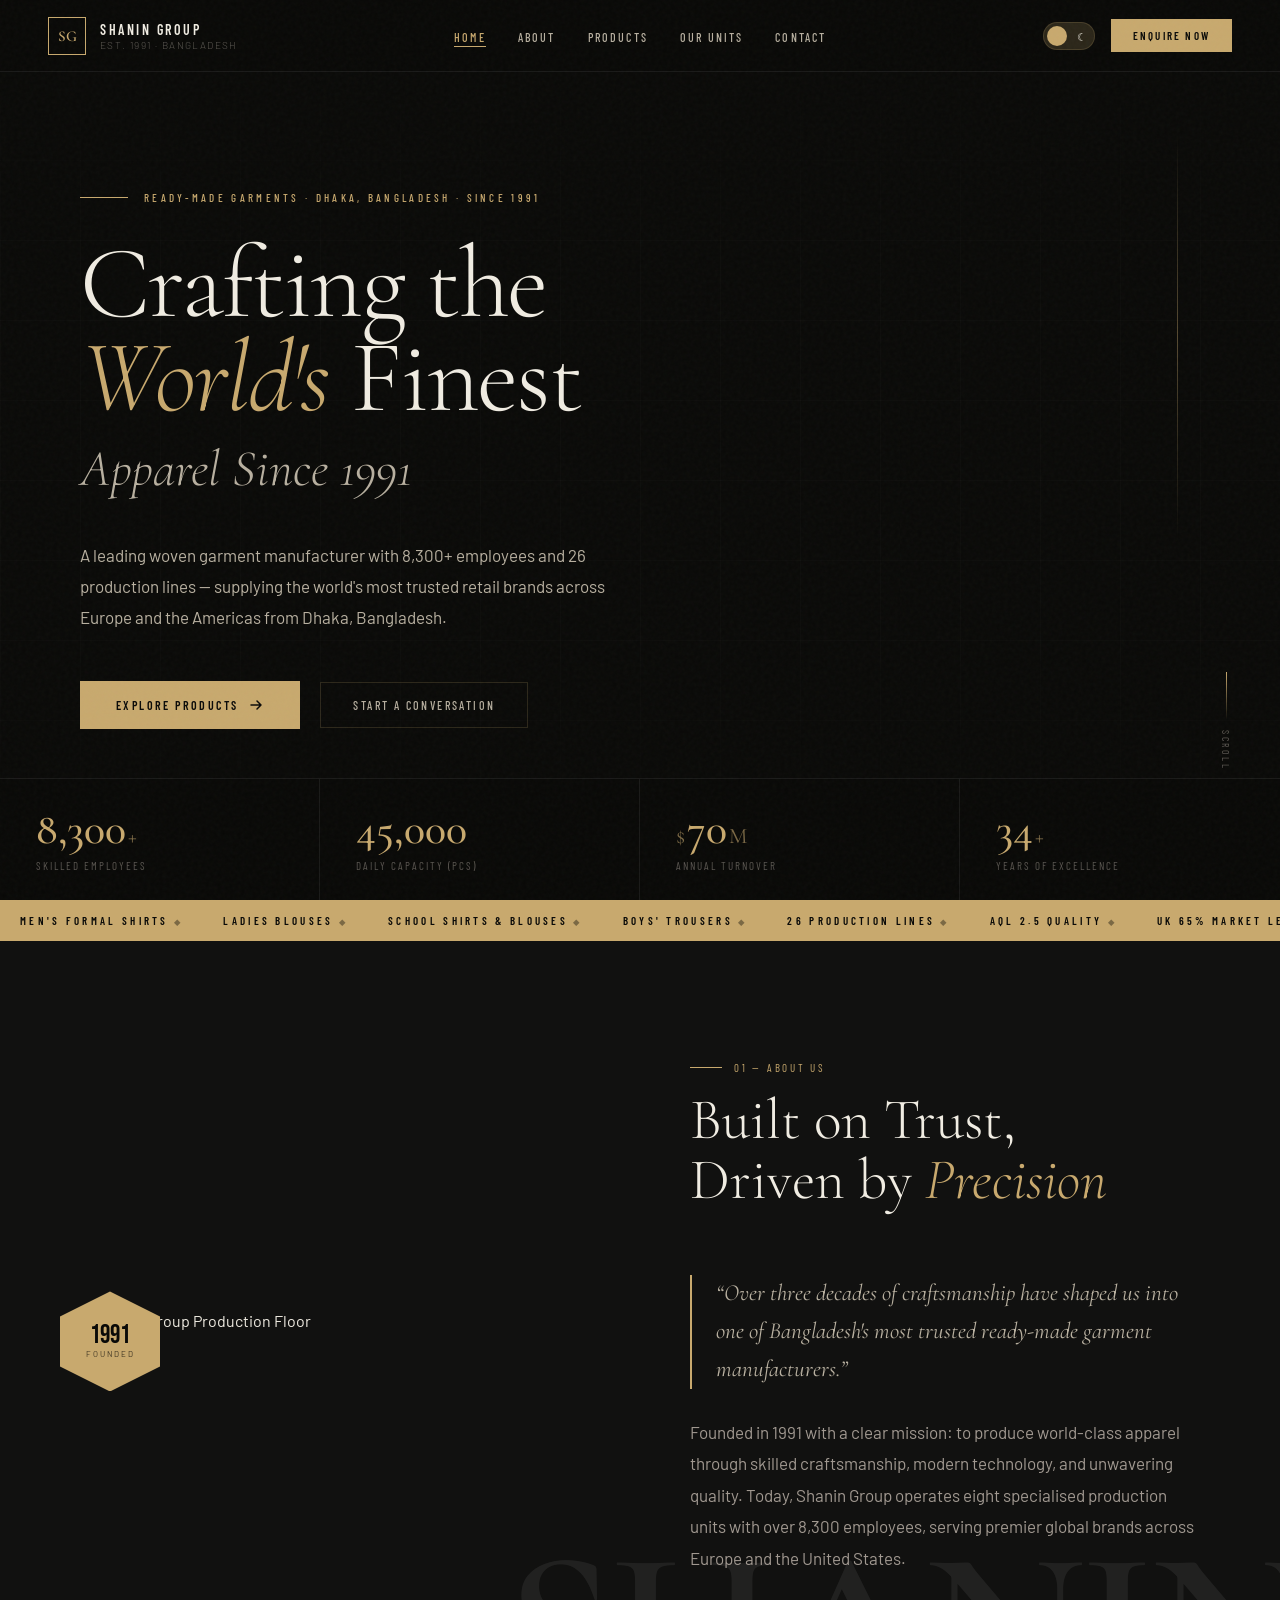
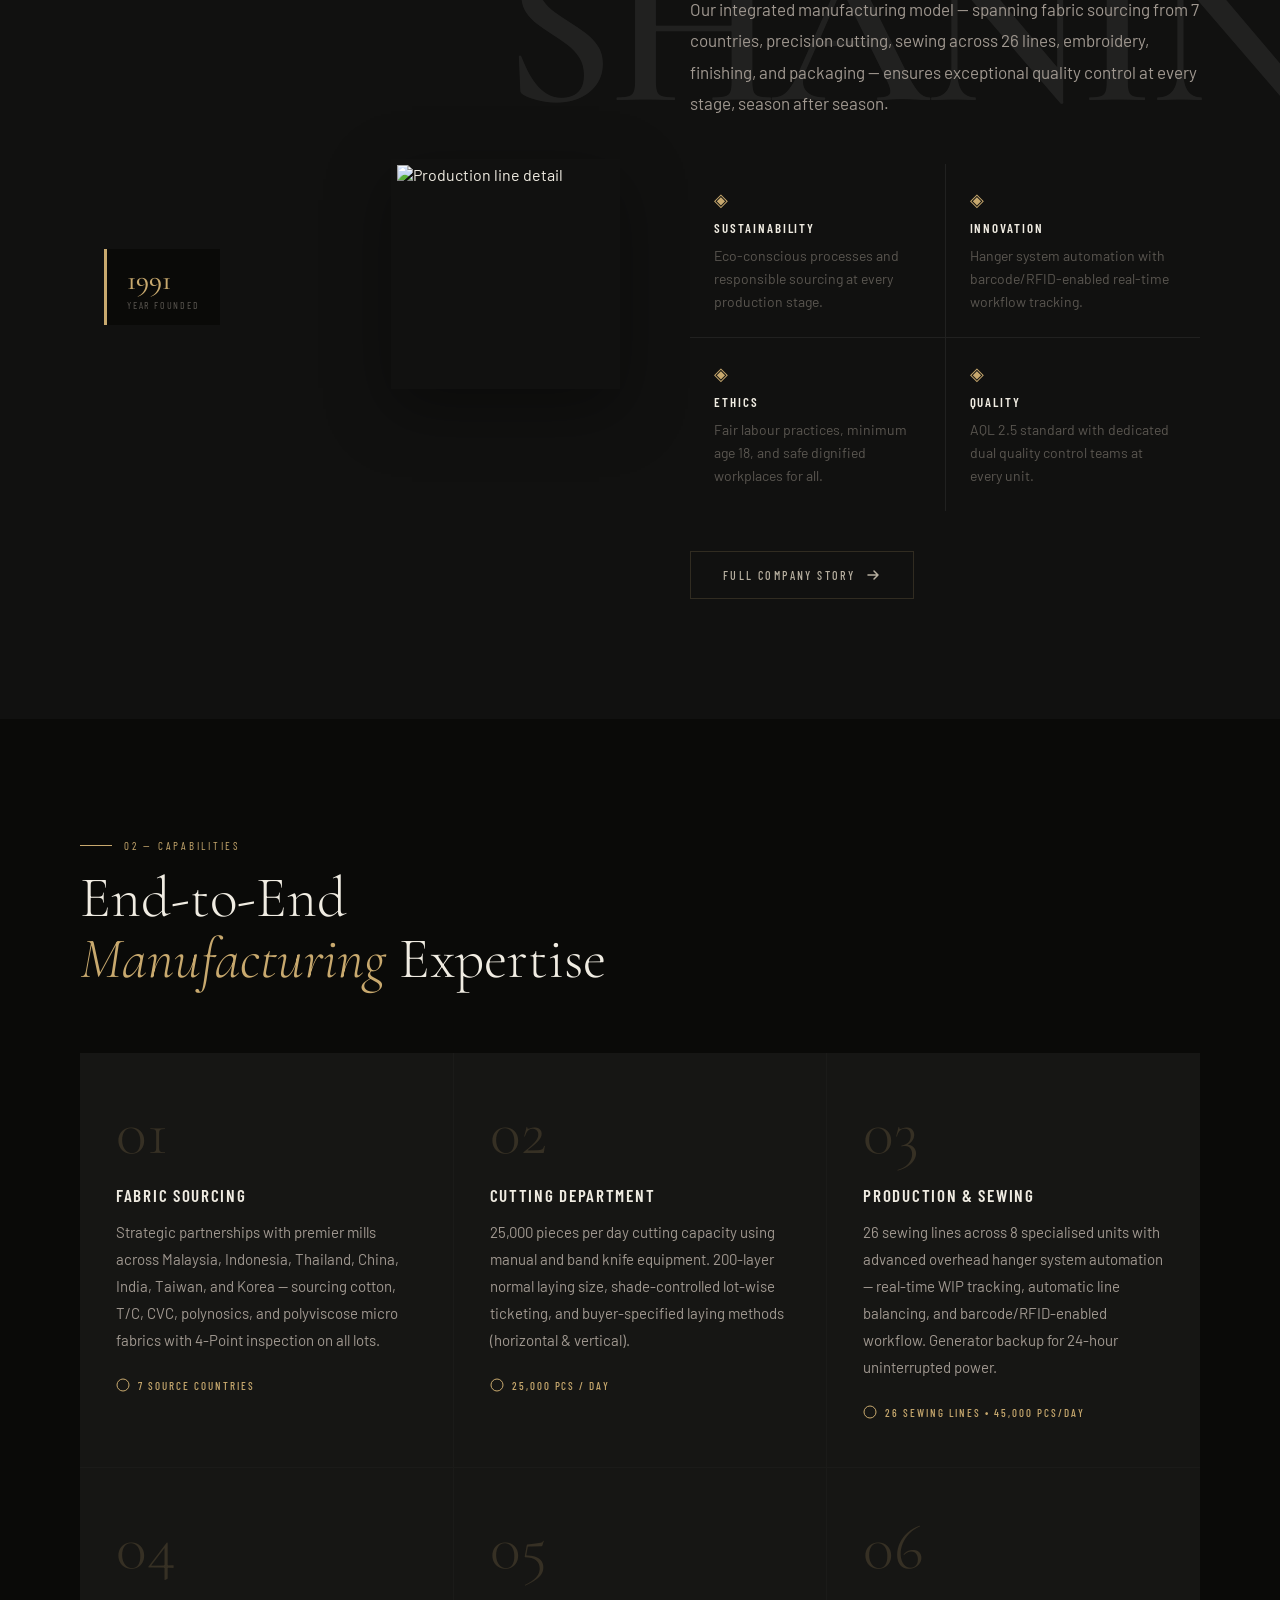
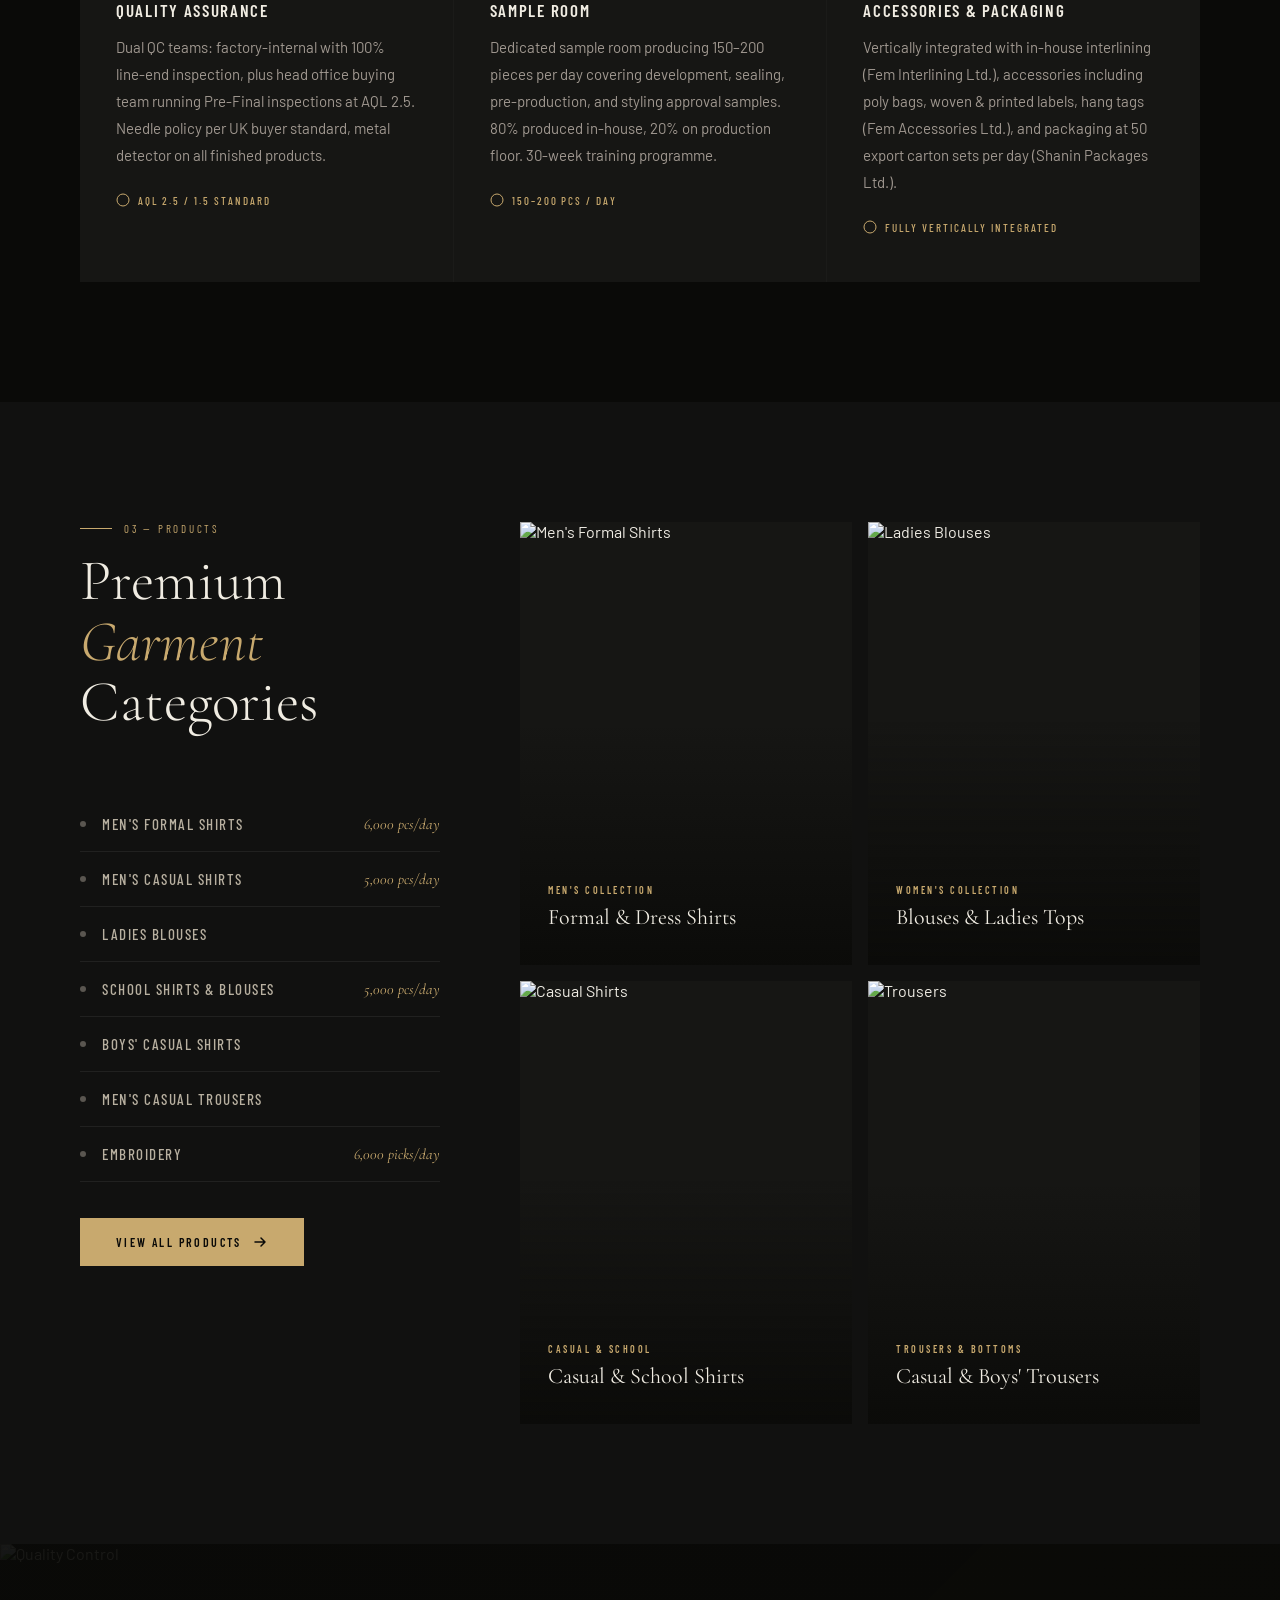
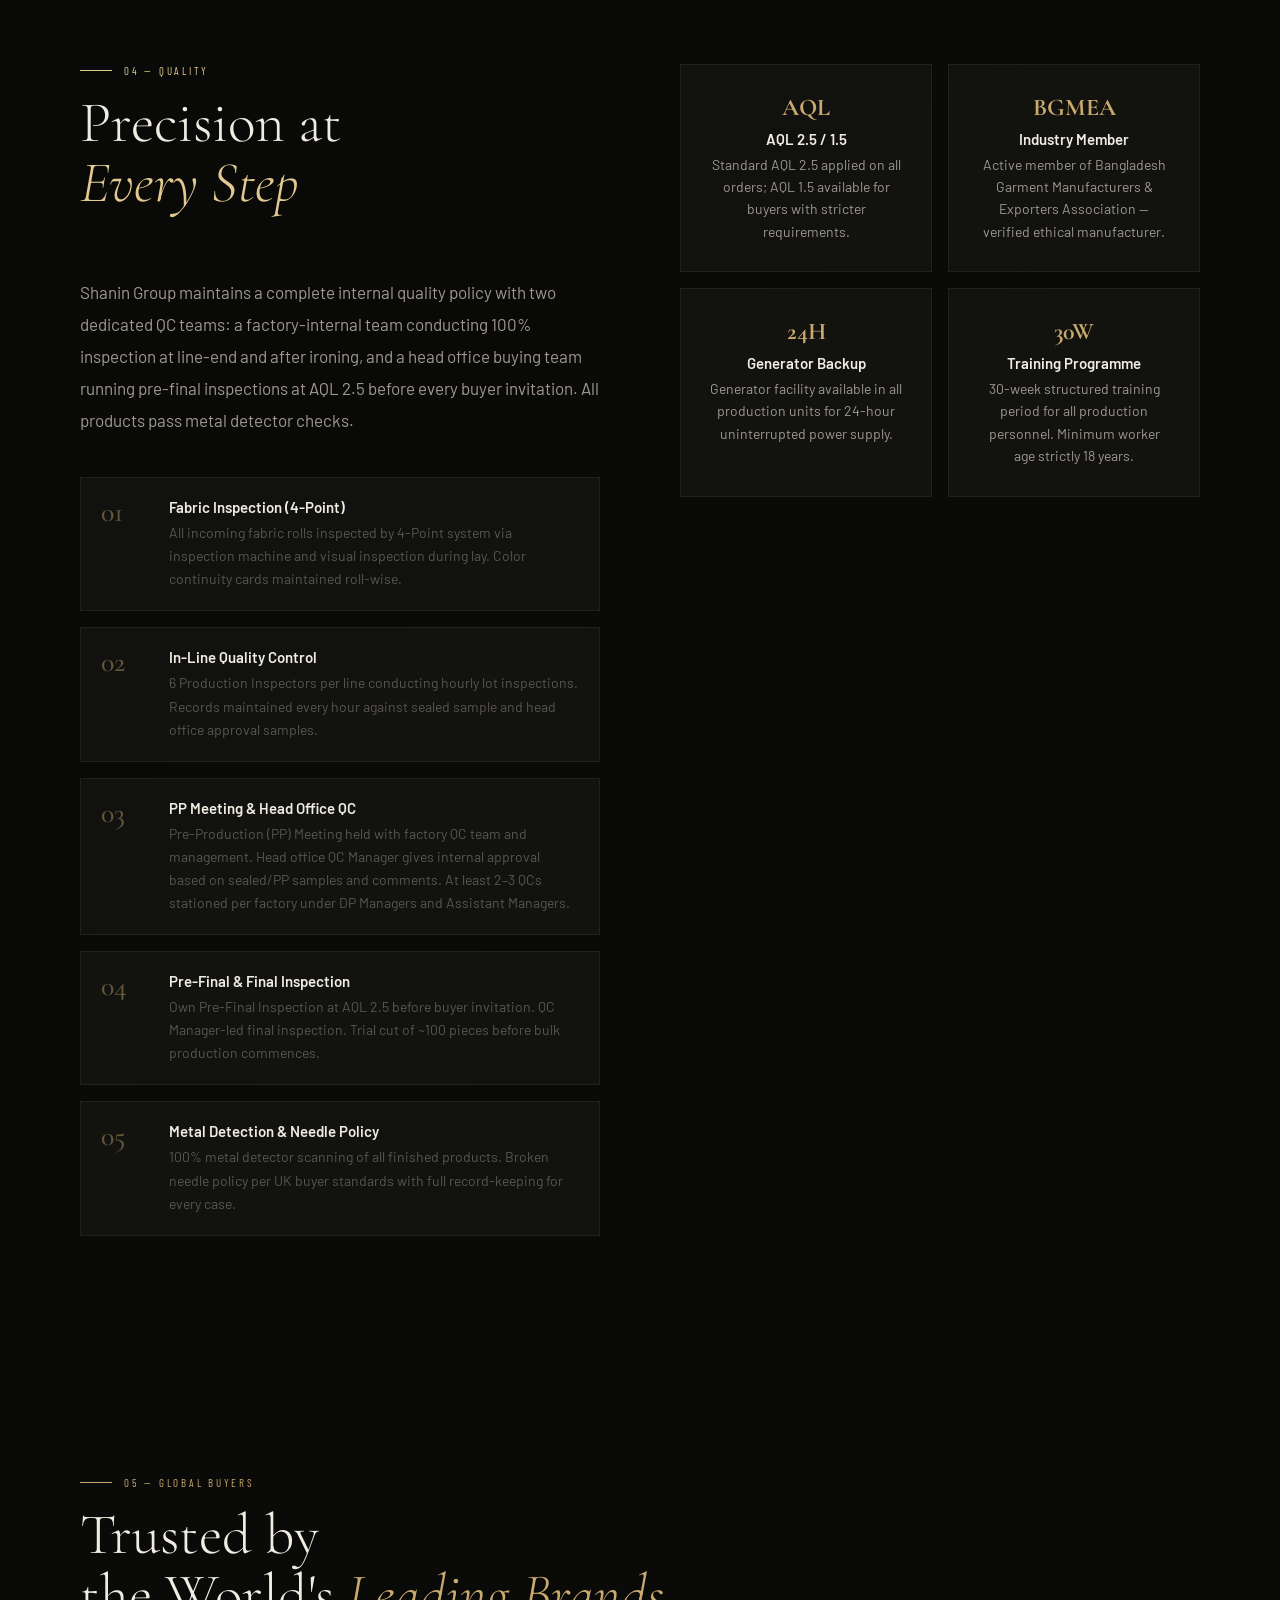
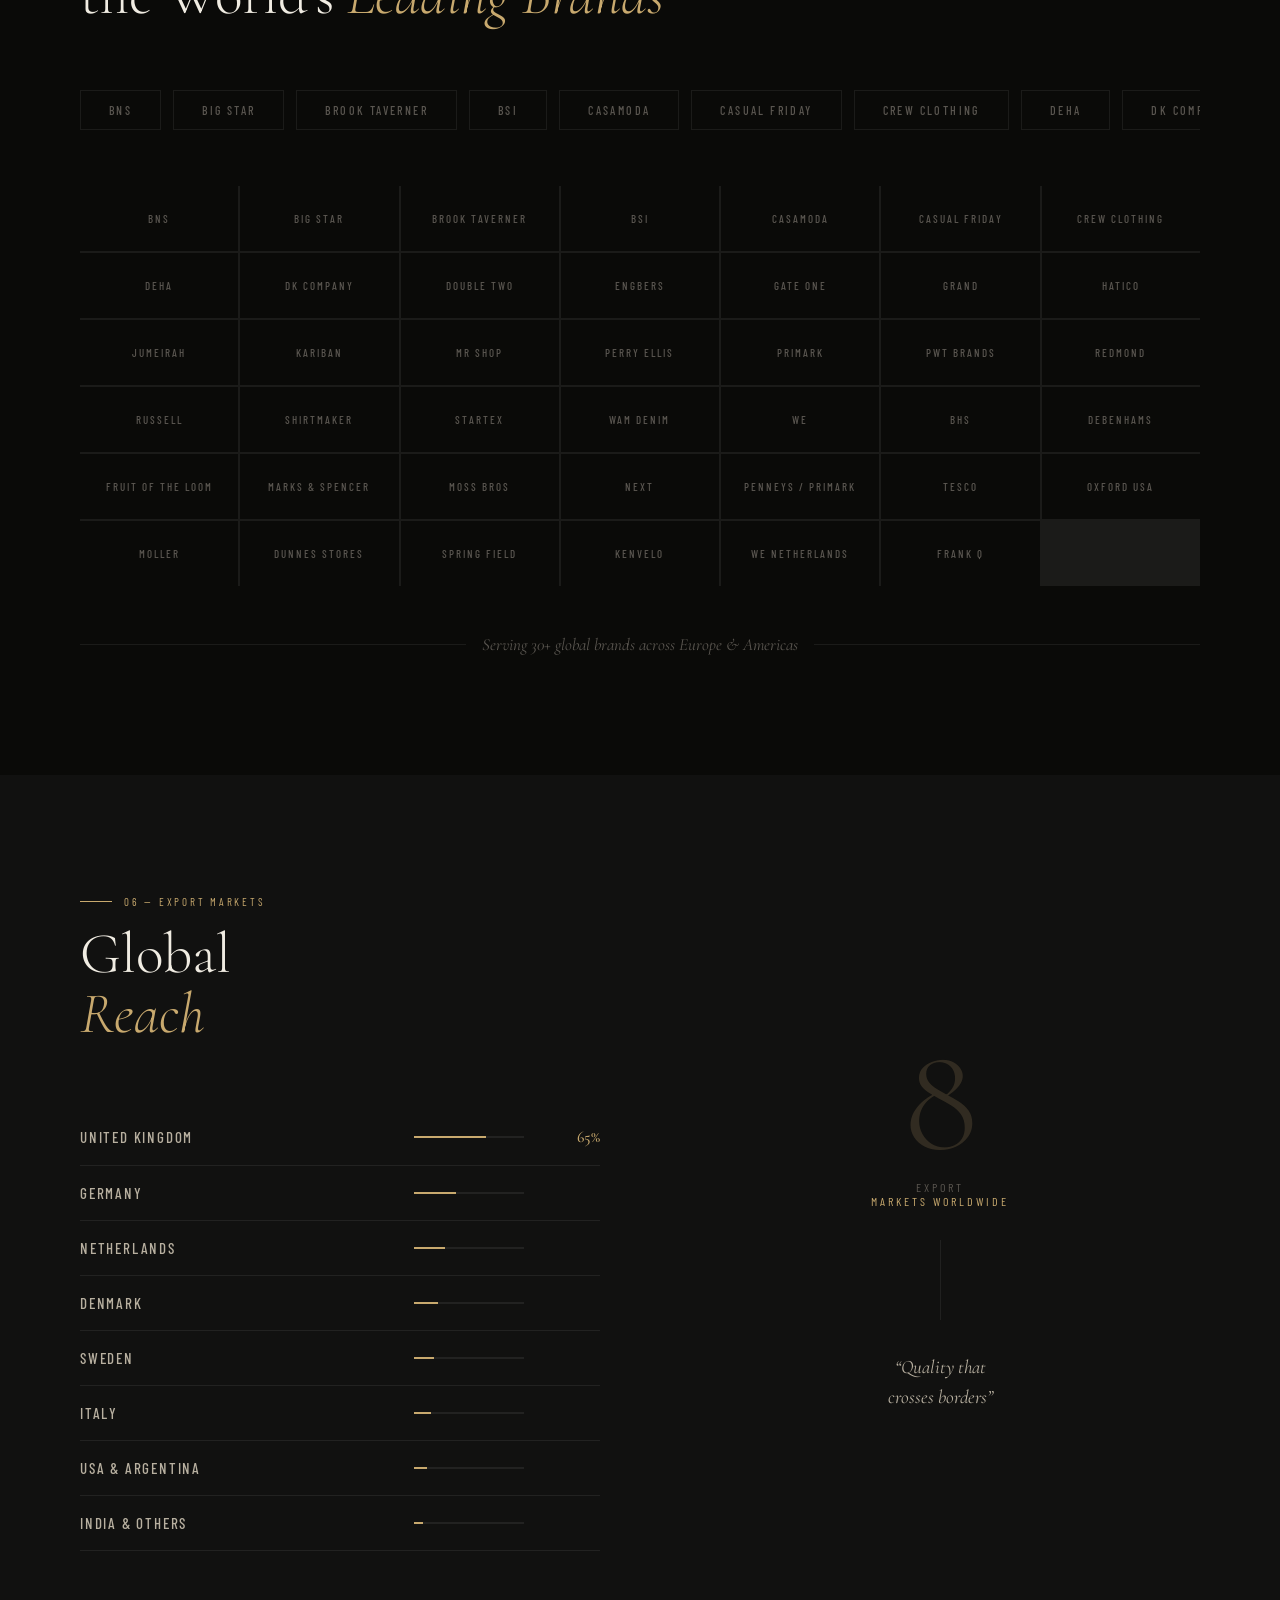
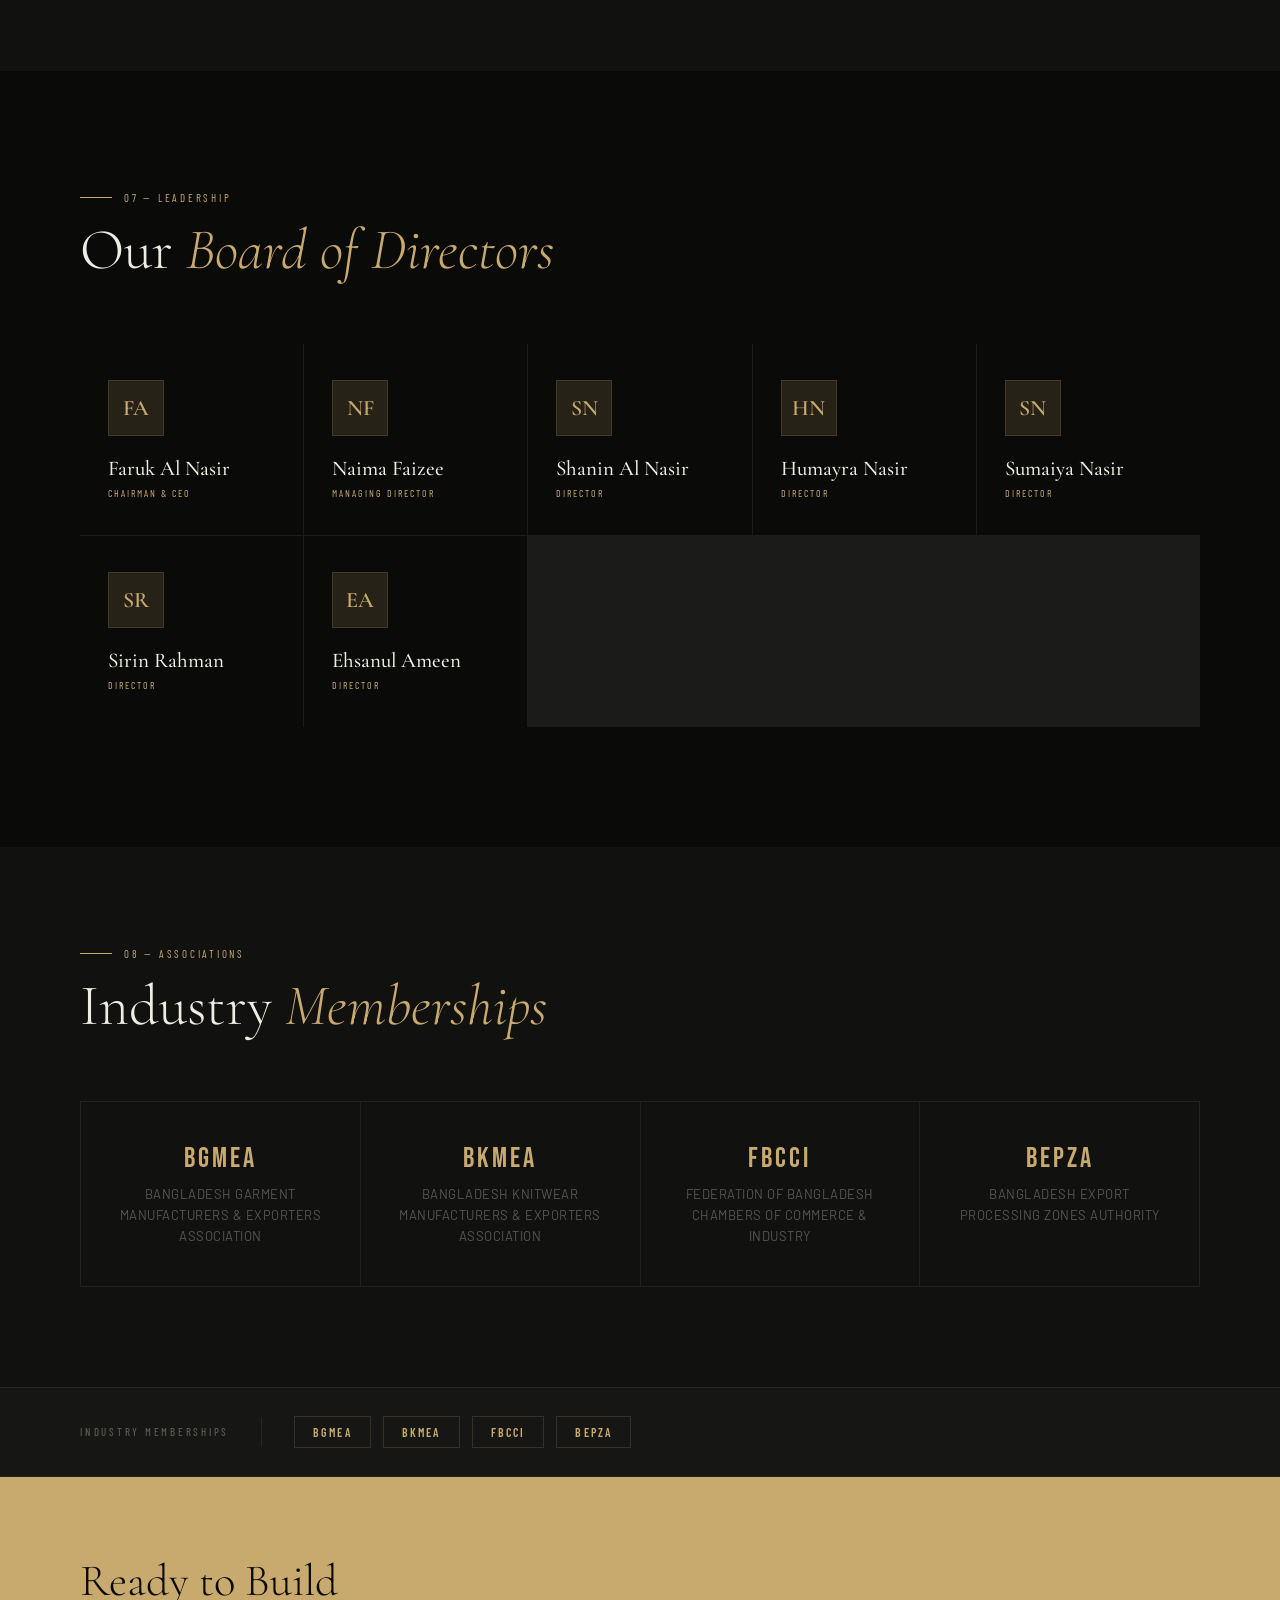
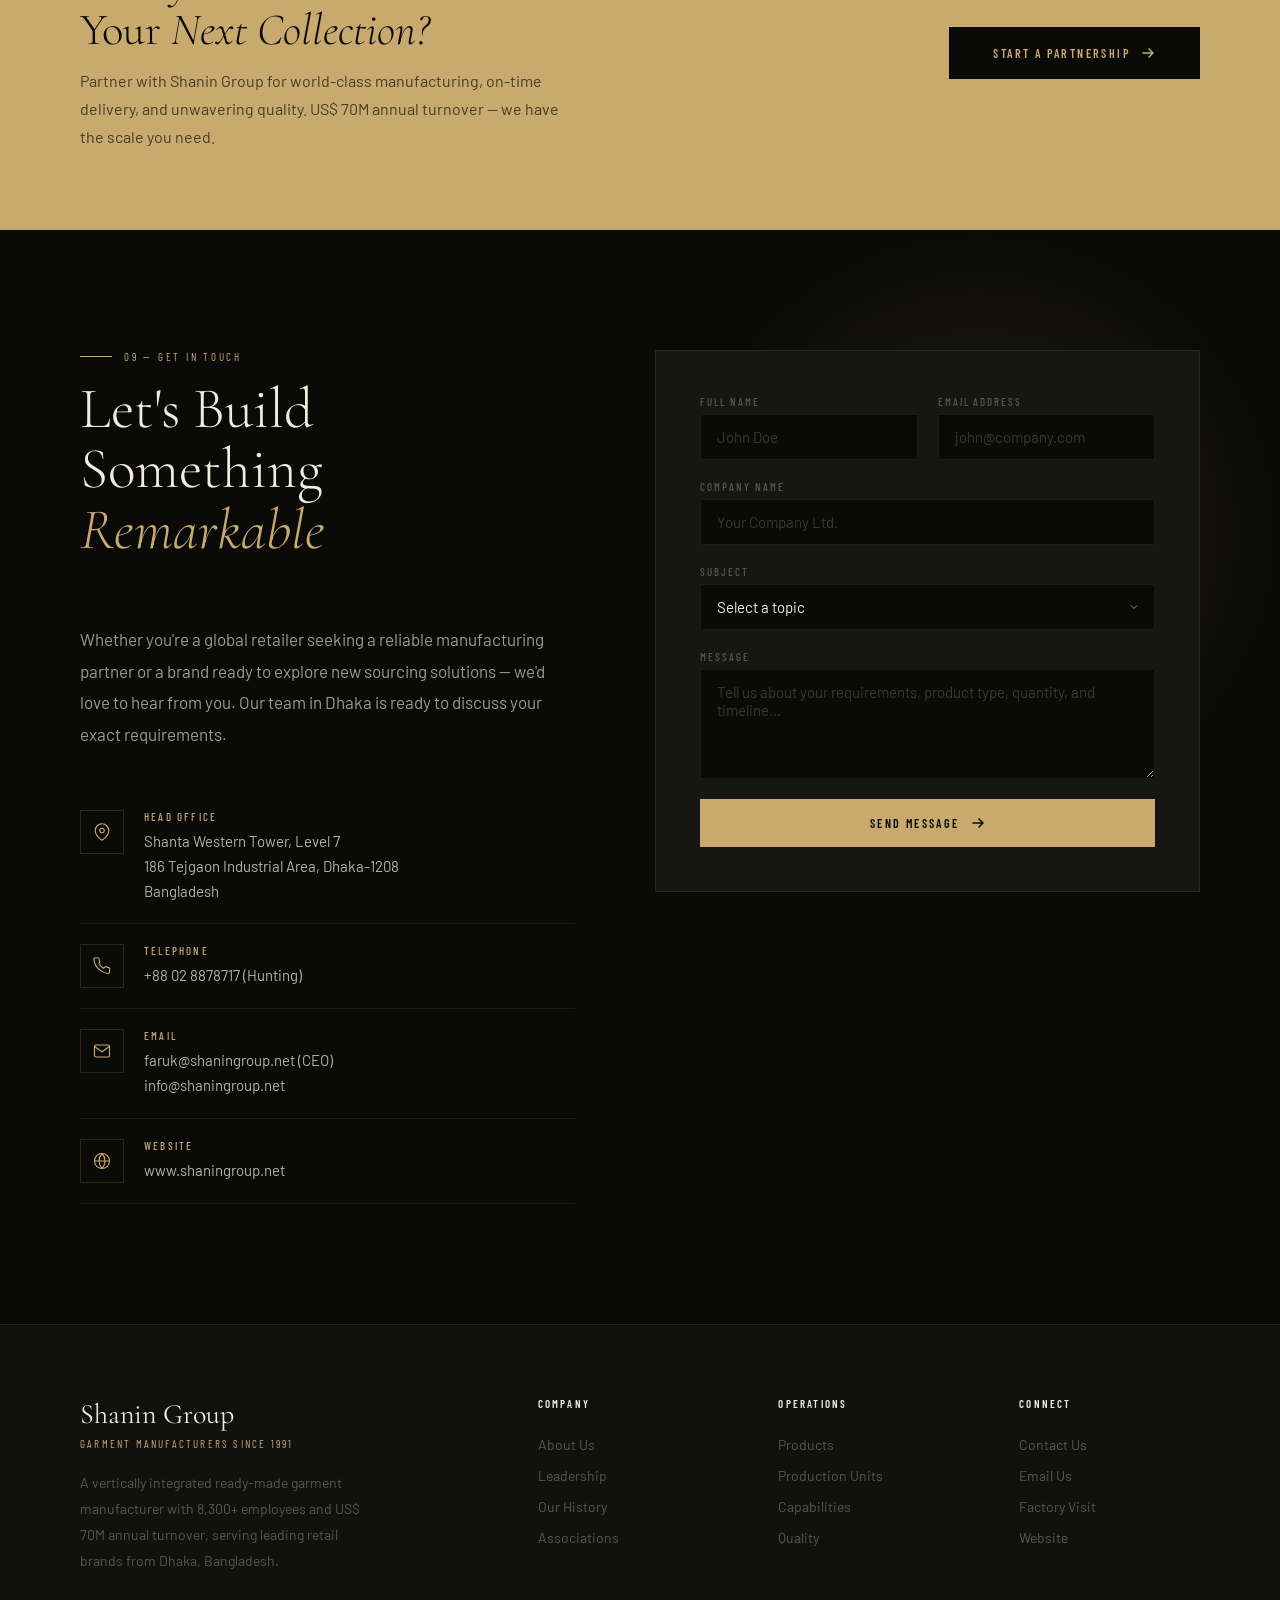
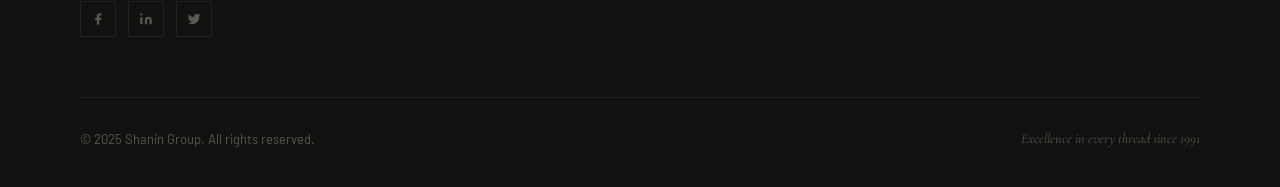
==== commit cccc960a: "Add files via upload" ====
--- a/index.html
+++ b/index.html
@@ -818,14 +818,21 @@
           <div class="process-step">
             <div class="process-num">03</div>
             <div class="process-info">
-              <h4>Pre-Final & Final Inspection</h4>
-              <p>Own Pre-Final Inspection at AQL 2.5 before buyer invitation. QC Manager-led final inspection. Trial cut of ~100 pieces before bulk production commences.</p>
+              <h4>PP Meeting &amp; Head Office QC</h4>
+              <p>Pre-Production (PP) Meeting held with factory QC team and management. Head office QC Manager gives internal approval based on sealed/PP samples and comments. At least 2–3 QCs stationed per factory under DP Managers and Assistant Managers.</p>
             </div>
           </div>
           <div class="process-step">
             <div class="process-num">04</div>
             <div class="process-info">
-              <h4>Metal Detection & Needle Policy</h4>
+              <h4>Pre-Final &amp; Final Inspection</h4>
+              <p>Own Pre-Final Inspection at AQL 2.5 before buyer invitation. QC Manager-led final inspection. Trial cut of ~100 pieces before bulk production commences.</p>
+            </div>
+          </div>
+          <div class="process-step">
+            <div class="process-num">05</div>
+            <div class="process-info">
+              <h4>Metal Detection &amp; Needle Policy</h4>
               <p>100% metal detector scanning of all finished products. Broken needle policy per UK buyer standards with full record-keeping for every case.</p>
             </div>
           </div>
@@ -871,26 +878,47 @@
       </div>
     </div>
     <div class="clients-grid reveal reveal-d2">
+      <div class="client-item">BNS</div>
+      <div class="client-item">Big Star</div>
+      <div class="client-item">Brook Taverner</div>
+      <div class="client-item">BSI</div>
+      <div class="client-item">Casamoda</div>
+      <div class="client-item">Casual Friday</div>
+      <div class="client-item">Crew Clothing</div>
+      <div class="client-item">Deha</div>
+      <div class="client-item">DK Company</div>
+      <div class="client-item">Double Two</div>
+      <div class="client-item">Engbers</div>
+      <div class="client-item">Gate One</div>
+      <div class="client-item">Grand</div>
+      <div class="client-item">Hatico</div>
+      <div class="client-item">Jumeirah</div>
+      <div class="client-item">Kariban</div>
+      <div class="client-item">Mr Shop</div>
+      <div class="client-item">Perry Ellis</div>
+      <div class="client-item">Primark</div>
+      <div class="client-item">PWT Brands</div>
+      <div class="client-item">Redmond</div>
+      <div class="client-item">Russell</div>
+      <div class="client-item">Shirtmaker</div>
+      <div class="client-item">Startex</div>
+      <div class="client-item">Wam Denim</div>
+      <div class="client-item">WE</div>
       <div class="client-item">BHS</div>
-      <div class="client-item">Marks &amp; Spencer</div>
-      <div class="client-item">Next</div>
-      <div class="client-item">Primark</div>
-      <div class="client-item">Tesco</div>
       <div class="client-item">Debenhams</div>
       <div class="client-item">Fruit of the Loom</div>
+      <div class="client-item">Marks &amp; Spencer</div>
       <div class="client-item">Moss Bros</div>
-      <div class="client-item">Penneys</div>
+      <div class="client-item">Next</div>
+      <div class="client-item">Penneys / Primark</div>
+      <div class="client-item">Tesco</div>
       <div class="client-item">Oxford USA</div>
+      <div class="client-item">Moller</div>
       <div class="client-item">Dunnes Stores</div>
       <div class="client-item">Spring Field</div>
       <div class="client-item">Kenvelo</div>
       <div class="client-item">WE Netherlands</div>
       <div class="client-item">Frank Q</div>
-      <div class="client-item">Moller</div>
-      <div class="client-item">Perry Ellis</div>
-      <div class="client-item">Casual Friday</div>
-      <div class="client-item">DK Company</div>
-      <div class="client-item">Brook Taverner</div>
     </div>
     <div class="buyers-note reveal reveal-d3">
       <div class="buyers-note-line"></div>
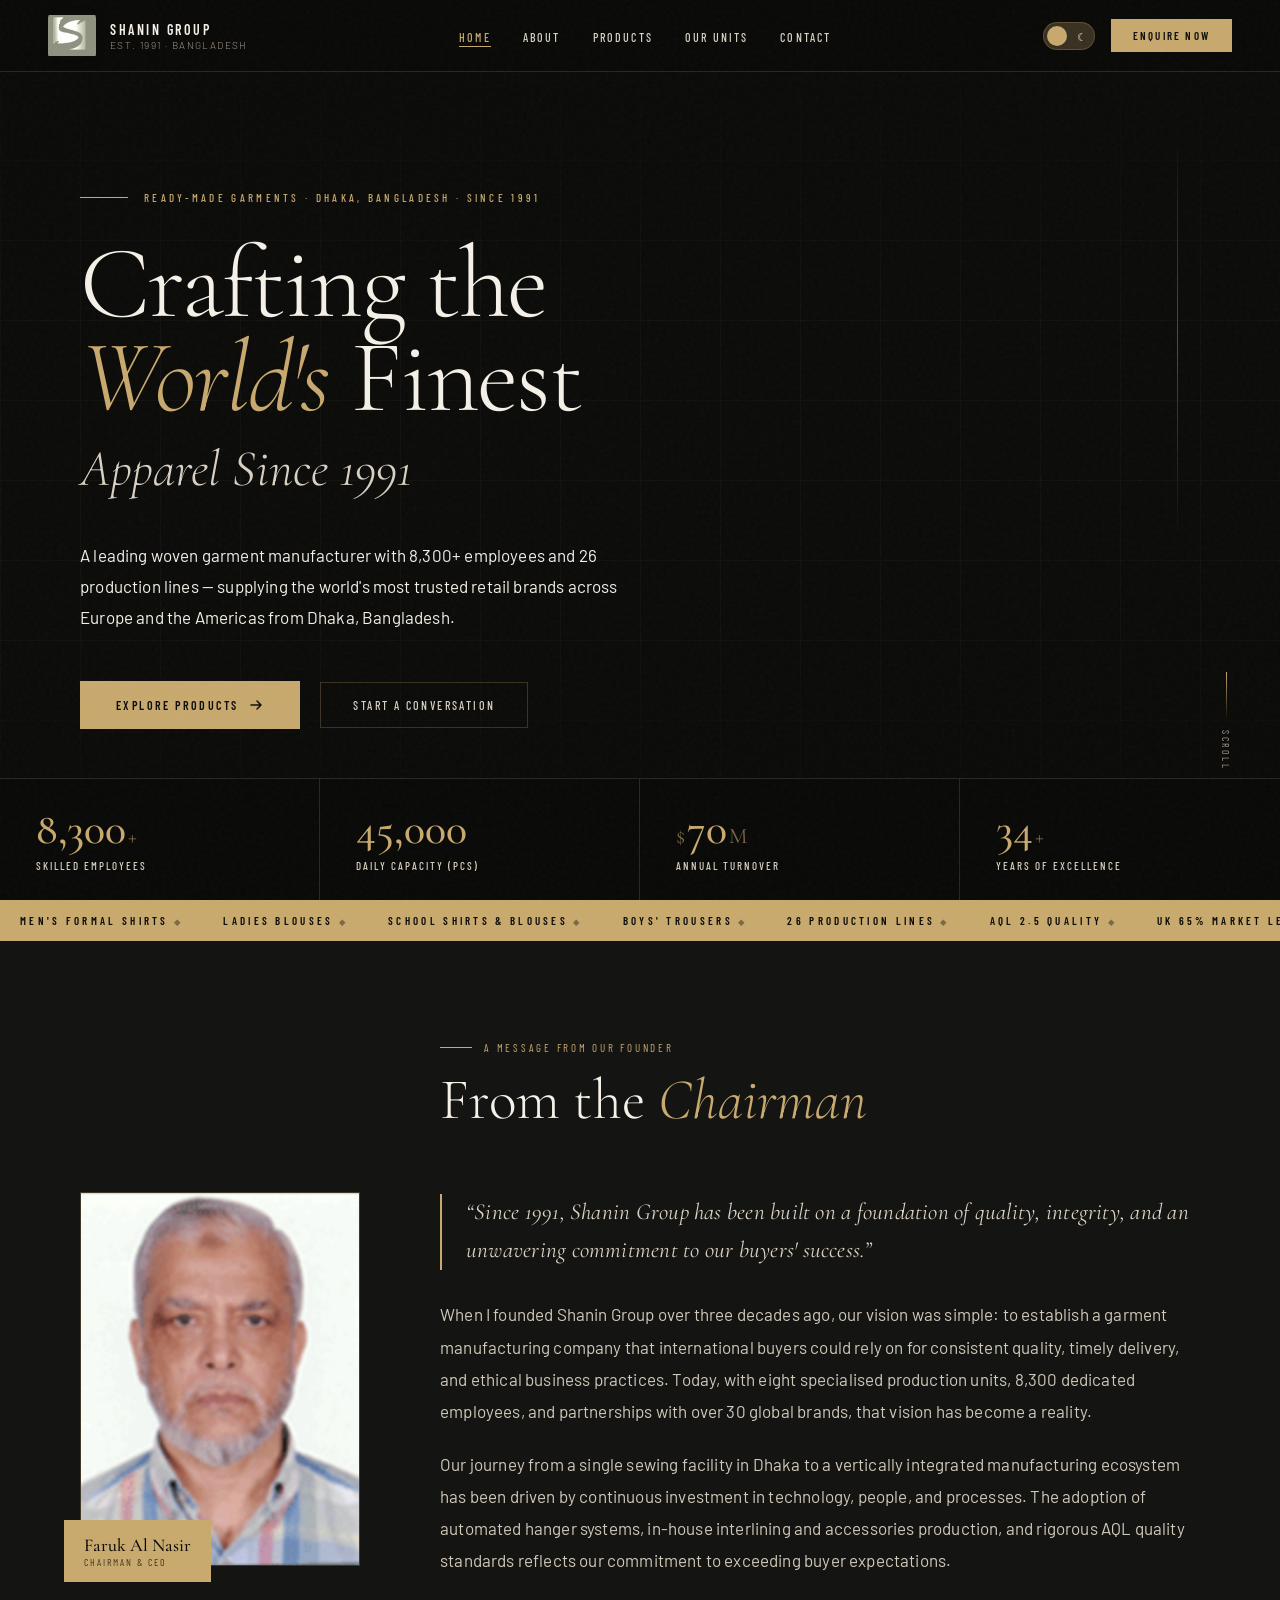
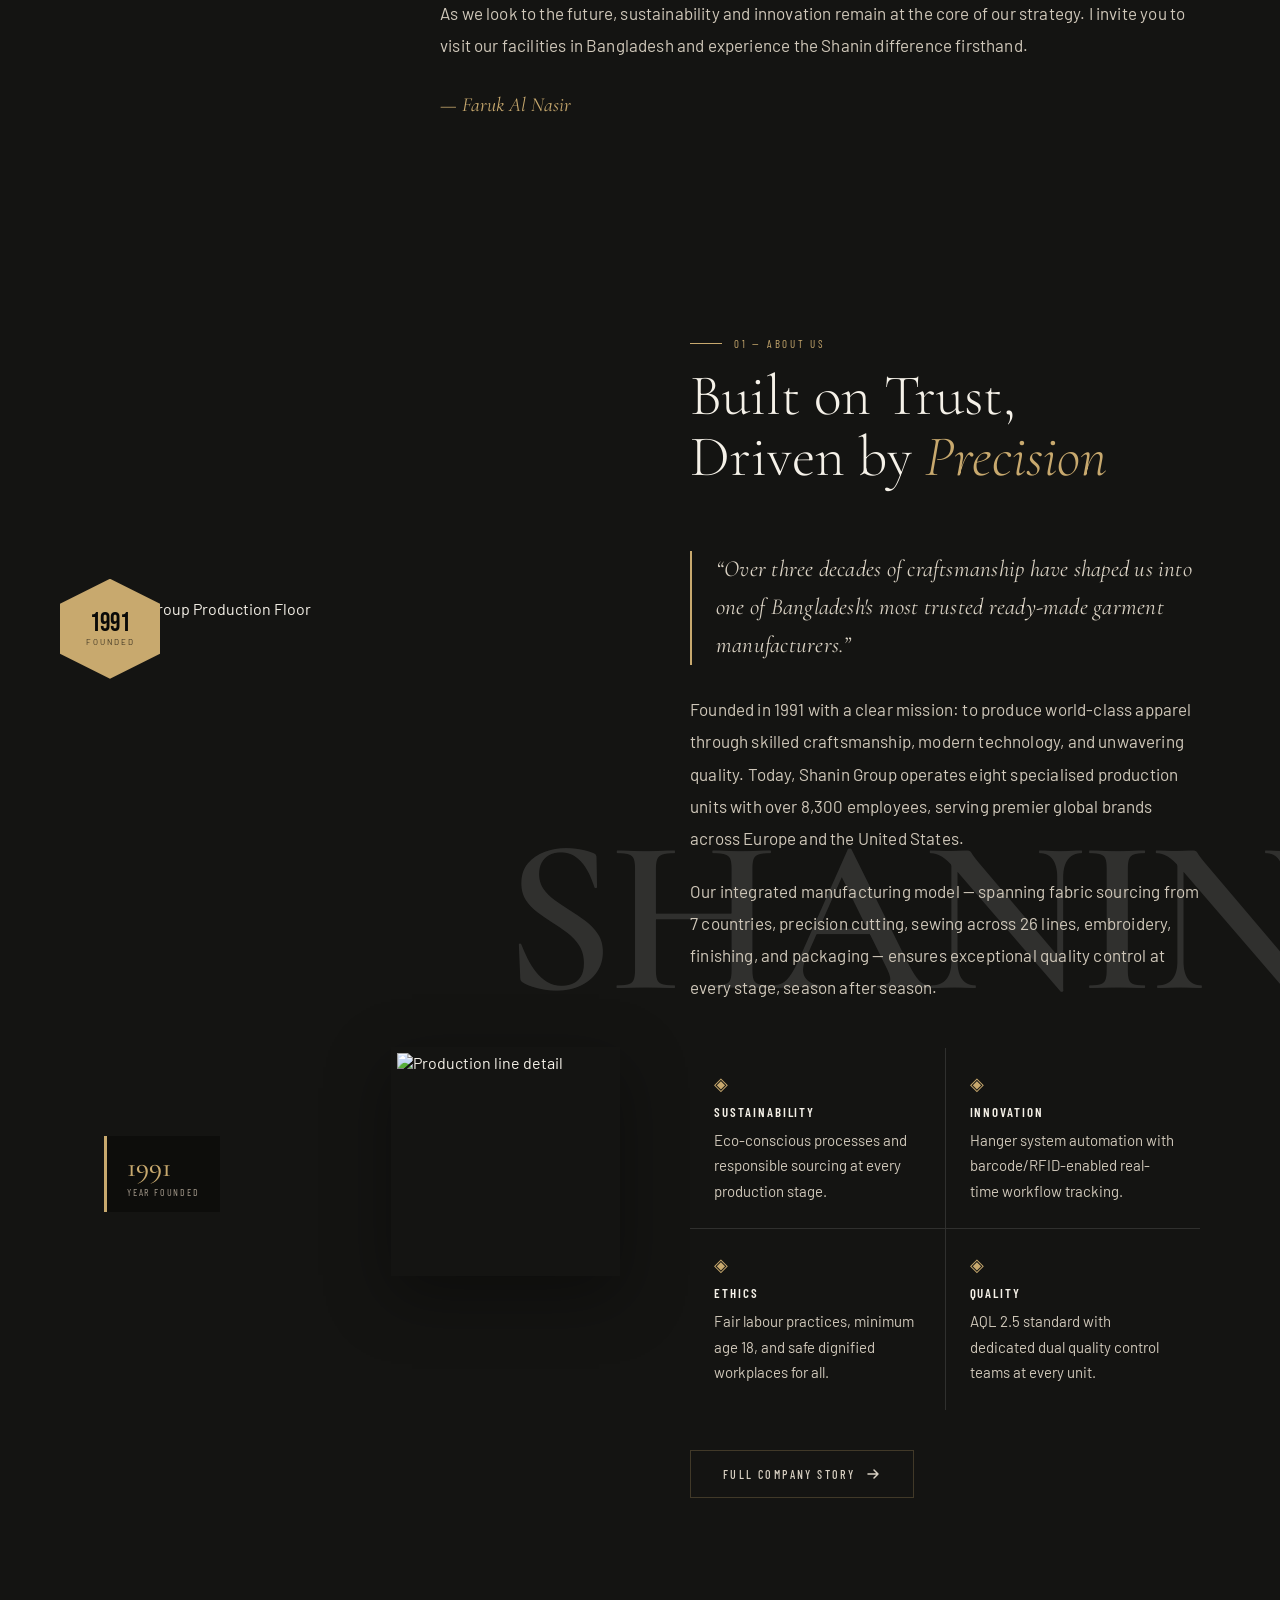
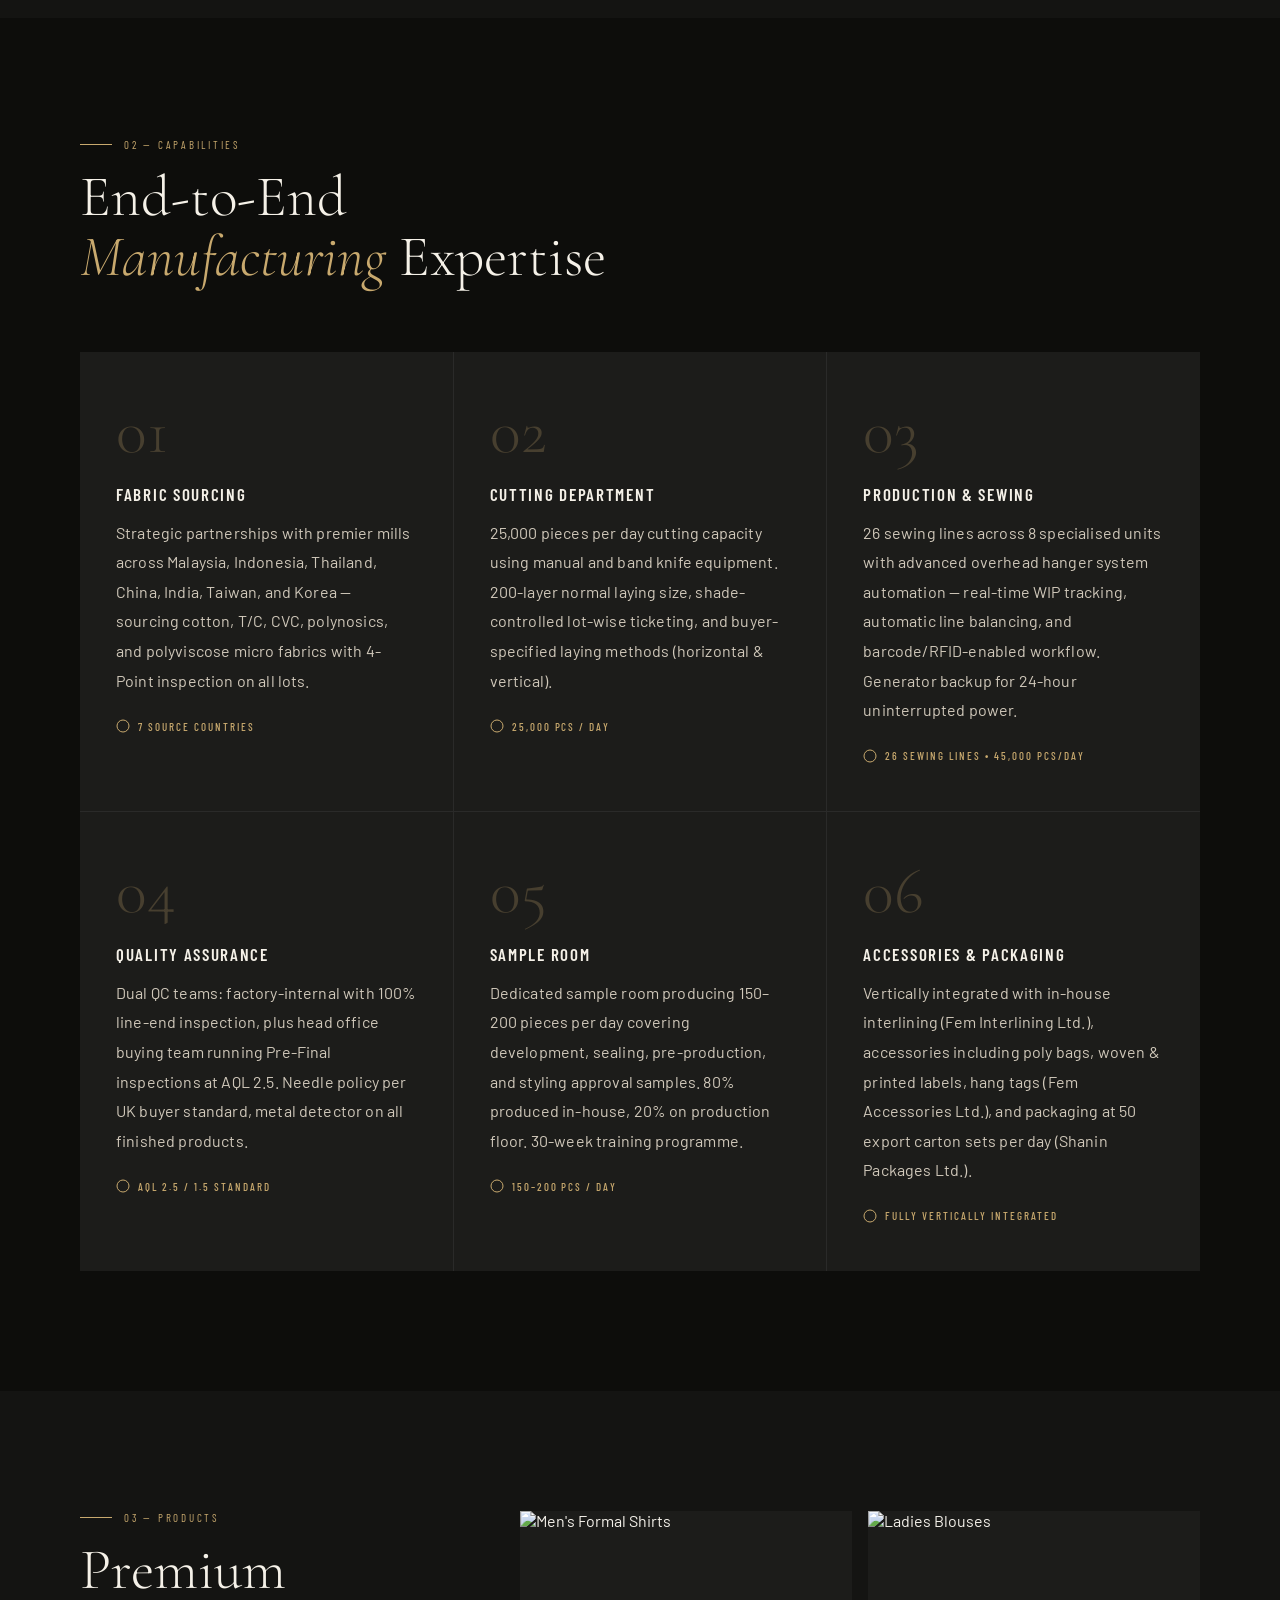
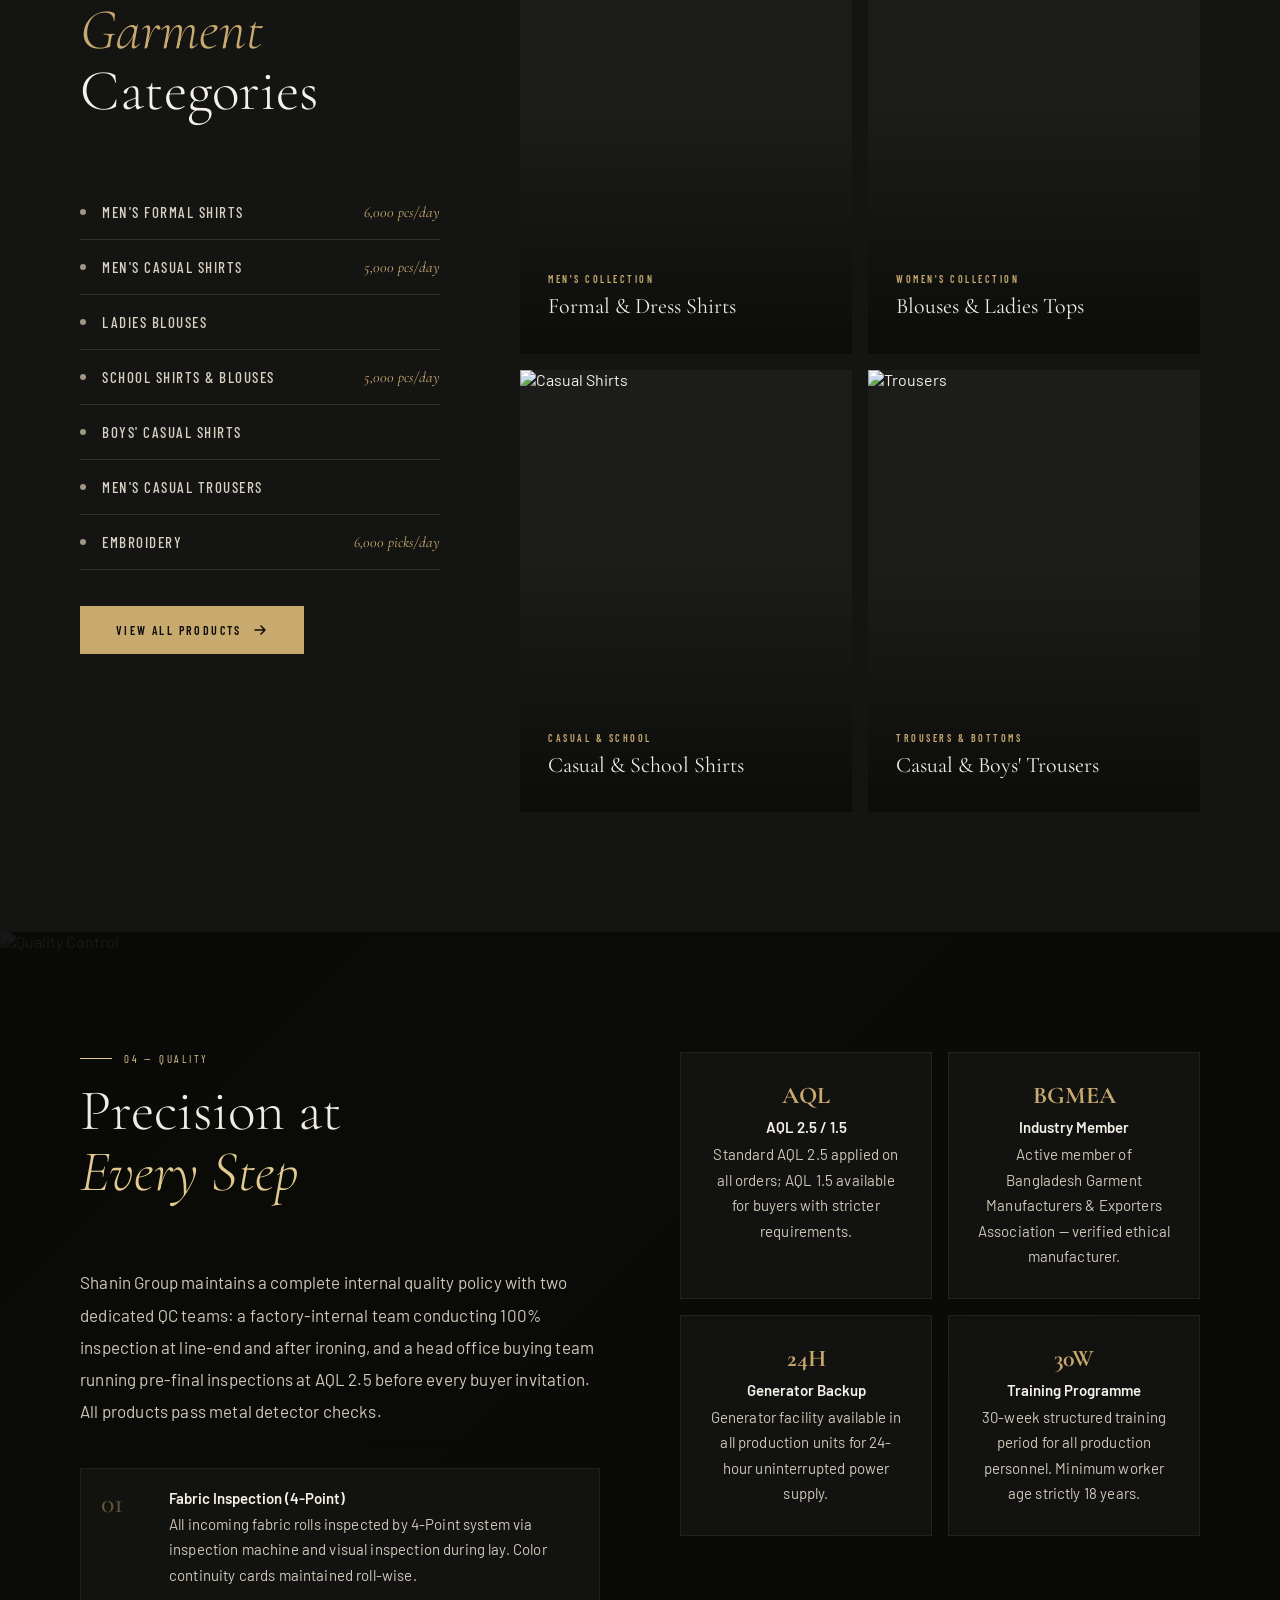
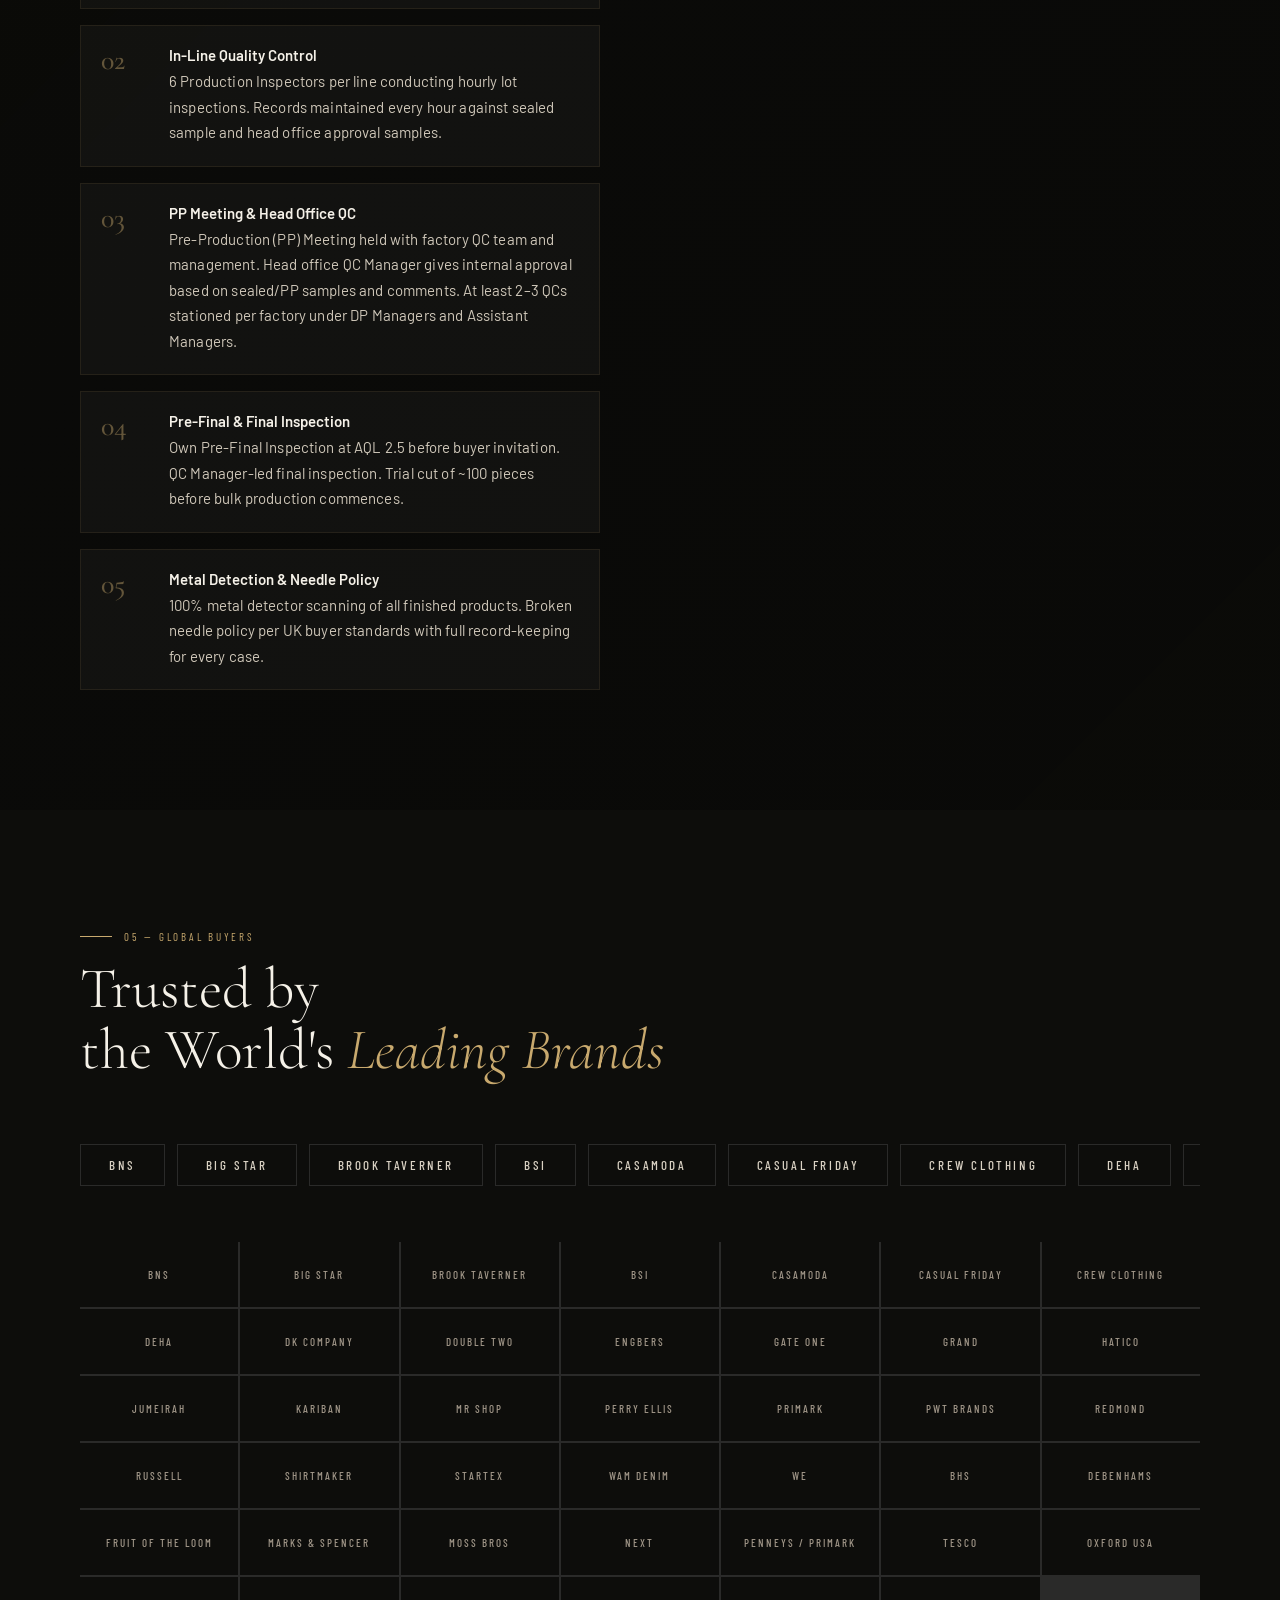
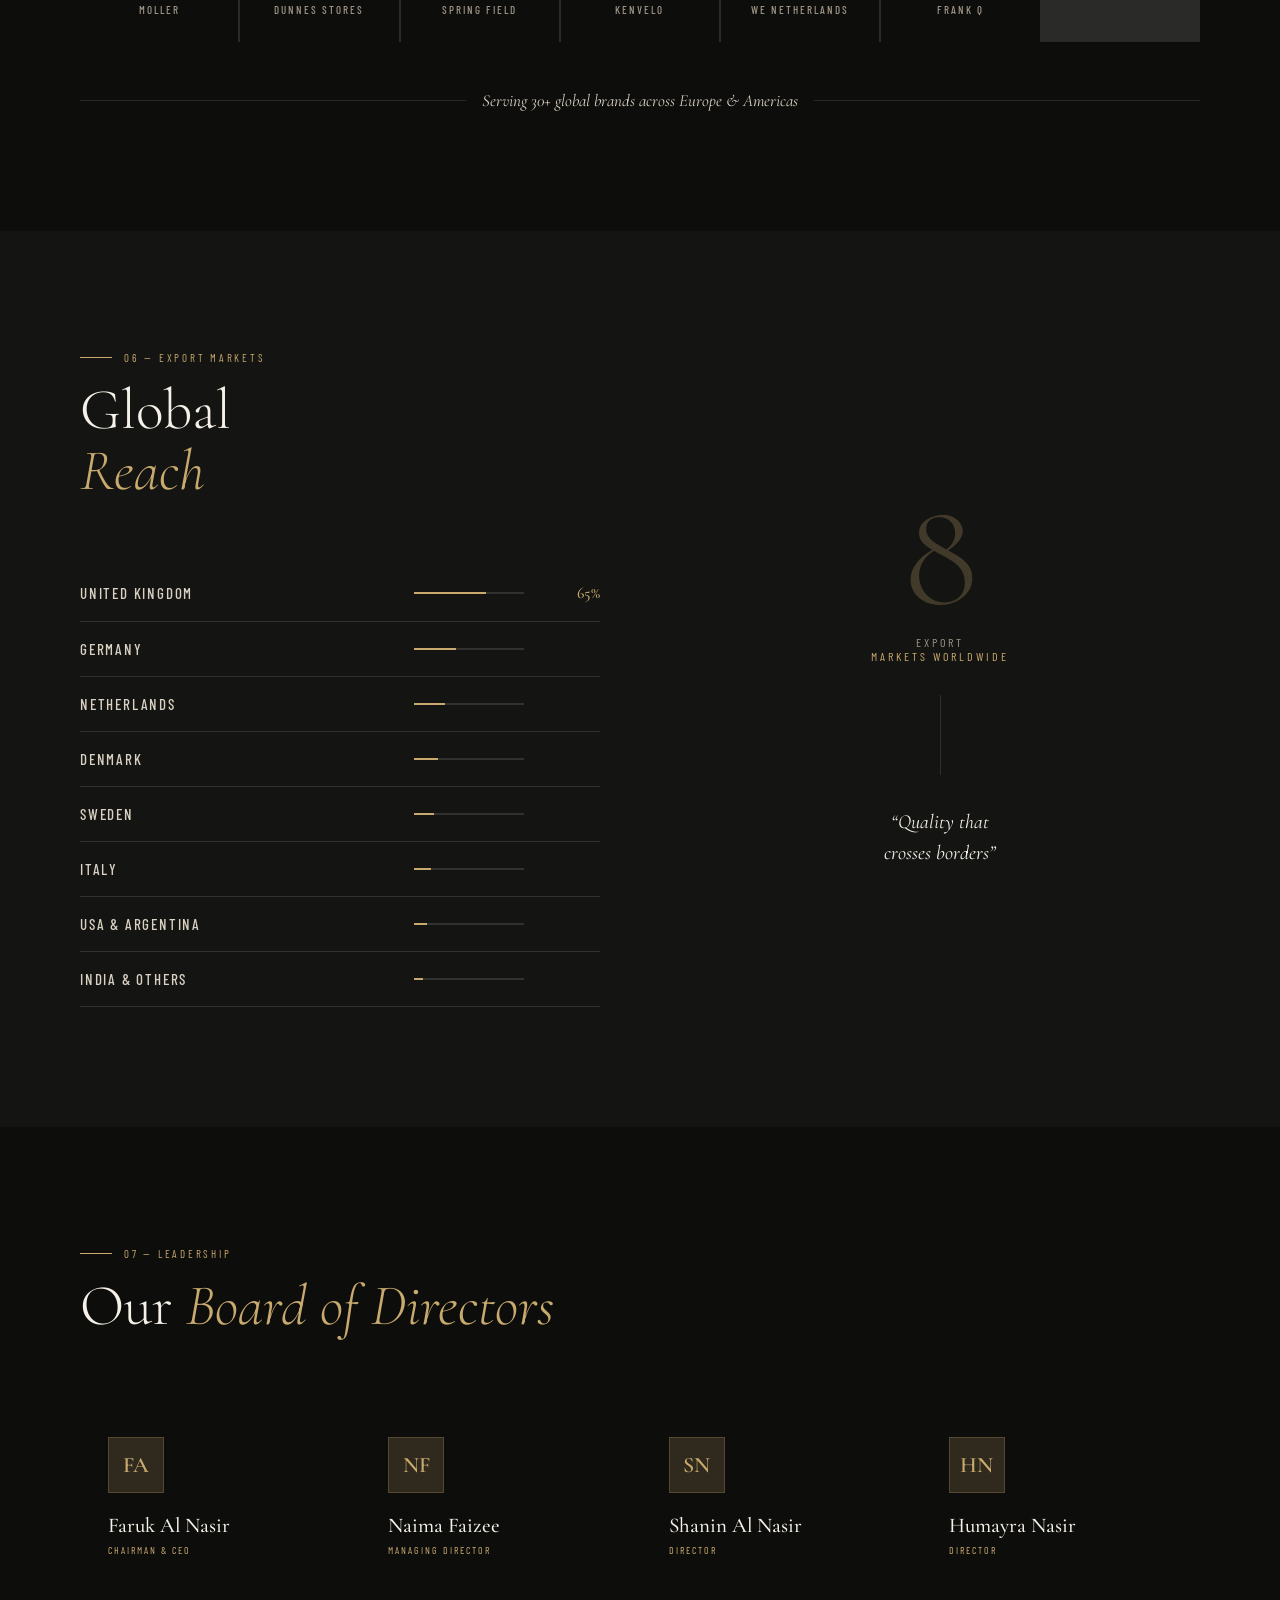
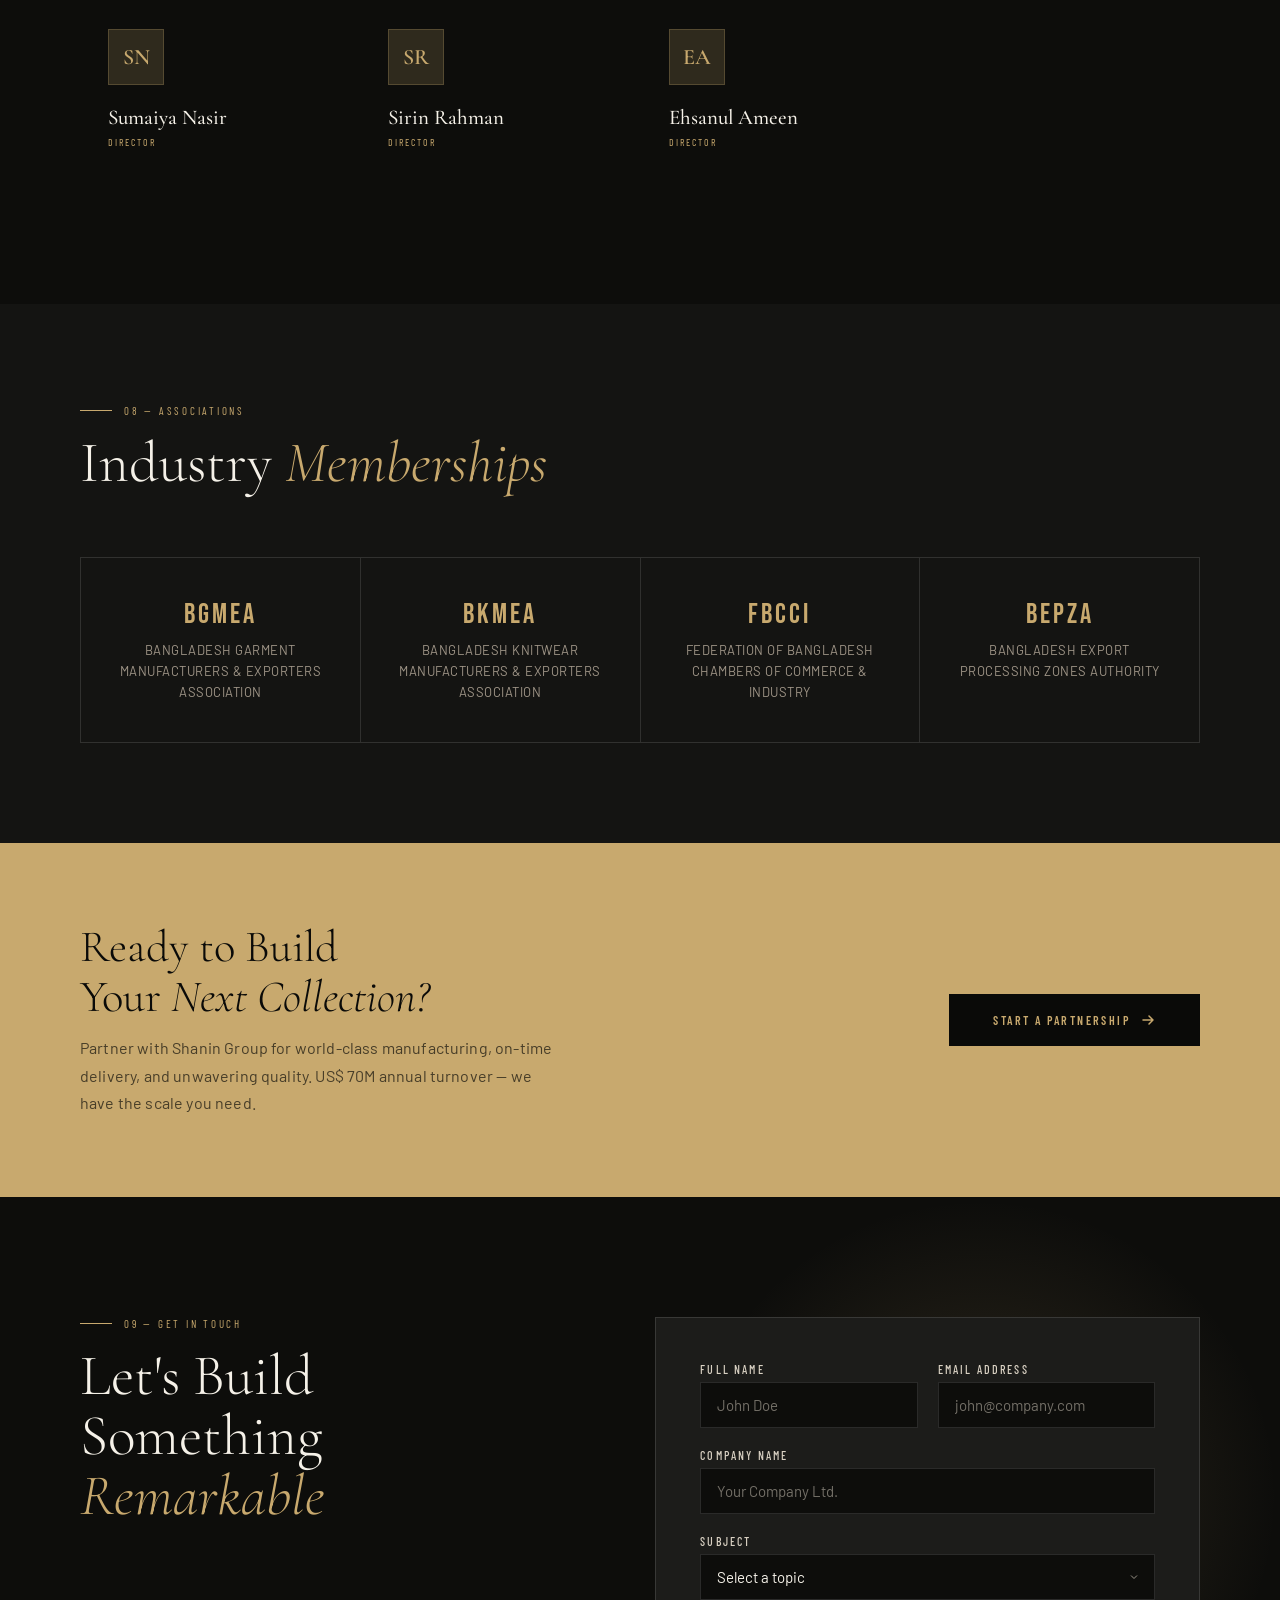
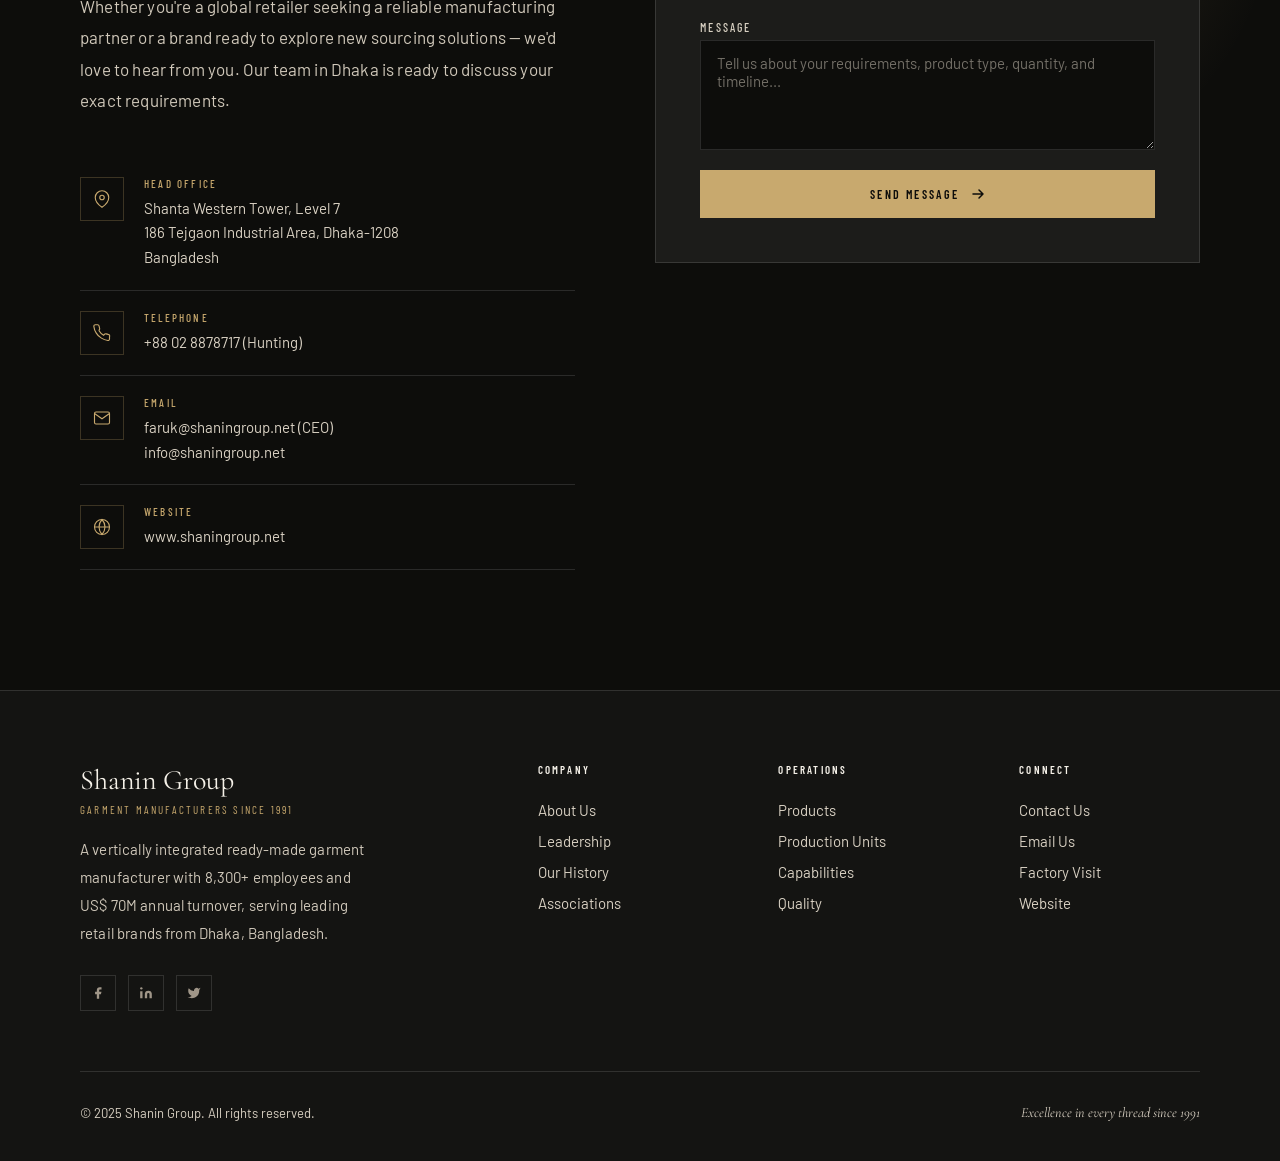
==== commit 0247e30f: "Add files via upload" ====
--- a/index.html
+++ b/index.html
@@ -10,18 +10,18 @@
 <style>
 /* ============ VARIABLES ============ */
 :root {
-  --bg-primary:#0a0a08;--bg-secondary:#111110;--bg-card:#161614;--bg-hover:#1e1e1b;
-  --text-primary:#f0ece2;--text-secondary:#b8b0a0;--text-body:#a09890;--text-muted:#5a5650;
+  --bg-primary:#0d0d0b;--bg-secondary:#141412;--bg-card:#1c1c1a;--bg-hover:#242422;
+  --text-primary:#f5f1e8;--text-secondary:#d9d1c3;--text-body:#d0c8ba;--text-muted:#a09688;
   --accent:#c8a96e;--accent-light:#e2c990;--accent-dim:rgba(200,169,110,.12);
-  --accent-glow:rgba(200,169,110,.15);--border:rgba(200,169,110,.18);
-  --border-subtle:rgba(255,255,255,.07);--nav-bg:rgba(10,10,8,.94);
+  --accent-glow:rgba(200,169,110,.18);--border:rgba(200,169,110,.25);
+  --border-subtle:rgba(255,255,255,.12);--nav-bg:rgba(10,10,8,.94);
   --hero-overlay:linear-gradient(170deg,rgba(10,10,8,.9) 0%,rgba(10,10,8,.5) 50%,rgba(10,10,8,.92) 100%);
   --quality-overlay:linear-gradient(135deg,rgba(10,10,8,.94) 0%,rgba(10,10,8,.84) 100%);
   --ease-out:cubic-bezier(.16,1,.3,1);
 }
 [data-theme="light"]{
-  --bg-primary:#faf8f3;--bg-secondary:#f2ede3;--bg-card:#fff;--bg-hover:#f5f0e8;
-  --text-primary:#1a1814;--text-secondary:#4a4236;--text-body:#5a5248;--text-muted:#a09080;
+  --bg-primary:#fcfaf5;--bg-secondary:#f5f0e6;--bg-card:#fff;--bg-hover:#f5f0e8;
+  --text-primary:#15120e;--text-secondary:#332b20;--text-body:#3e352a;--text-muted:#6a5e50;
   --accent:#8b6914;--accent-light:#a07c20;--accent-dim:rgba(139,105,20,.08);
   --accent-glow:rgba(139,105,20,.1);--border:rgba(139,105,20,.22);
   --border-subtle:rgba(0,0,0,.08);--nav-bg:rgba(250,248,243,.96);
@@ -31,8 +31,8 @@
 *,*::before,*::after{box-sizing:border-box;margin:0;padding:0}
 html{scroll-behavior:smooth;font-size:16px}
 body{font-family:'Barlow',-apple-system,sans-serif;background:var(--bg-primary);color:var(--text-primary);overflow-x:hidden;-webkit-font-smoothing:antialiased}
-p{font-size:16px;font-weight:400;line-height:1.85;color:var(--text-body)}
-@media(min-width:1024px){p{font-size:17px}}
+p{font-size:17px;font-weight:400;line-height:1.9;color:var(--text-body);letter-spacing:0.01em}
+@media(min-width:1024px){p{font-size:18px}}
 ::selection{background:var(--accent);color:#0a0a08}
 img{max-width:100%;height:auto;display:block}
 a{text-decoration:none;color:inherit;transition:color .25s,transform .25s}
@@ -55,7 +55,7 @@
 .preloader-line:nth-child(2){animation-delay:.15s}.preloader-line:nth-child(3){animation-delay:.3s}
 @keyframes preloaderPulse{0%,100%{transform:scaleY(.3);opacity:.4}50%{transform:scaleY(1);opacity:1}}
 .preloader-text{font-family:'Barlow Condensed',sans-serif;font-size:12px;font-weight:600;letter-spacing:.35em;text-transform:uppercase;color:var(--accent)}
-.preloader-sub{font-family:'Cormorant Garamond',serif;font-size:13px;font-style:italic;color:#5a5650;margin-top:6px}
+.preloader-sub{font-family:'Cormorant Garamond',serif;font-size:13px;font-style:italic;color:#8a8278;margin-top:6px}
 
 /* ======== NAVIGATION ======== */
 nav{position:fixed;top:0;left:0;right:0;z-index:500;height:72px;background:var(--nav-bg);backdrop-filter:blur(20px) saturate(1.5);-webkit-backdrop-filter:blur(20px) saturate(1.5);border-bottom:1px solid var(--border-subtle);transition:height .4s ease,background .5s ease}
@@ -64,7 +64,19 @@
 @media(max-width:900px){.nav-inner{padding:0 20px}}
 .nav-logo{display:flex;align-items:center;gap:14px}
 .nav-logo-mark{width:38px;height:38px;border:1.5px solid var(--accent);display:flex;align-items:center;justify-content:center;font-family:'Cormorant Garamond',serif;font-size:15px;font-weight:600;color:var(--accent);transition:background .3s;flex-shrink:0}
-.nav-logo-mark:hover{background:var(--accent-dim)}
+.nav-logo-mark:hover{background:var(--accent-dim)}.nav-logo-img {
+  width: 48px;
+  height: 48px;
+  object-fit: contain;
+  flex-shrink: 0;
+  border-radius: 6px;
+  transition: transform 0.3s;
+  box-shadow: 0 2px 8px rgba(0,0,0,.2);
+}
+.nav-logo-img:hover {
+  transform: scale(1.05);
+}
+
 .nav-logo-text{font-family:'Barlow Condensed',sans-serif;font-size:14px;font-weight:600;letter-spacing:.18em;text-transform:uppercase;color:var(--text-primary)}
 .nav-logo-sub{font-family:'Barlow',sans-serif;font-size:10px;font-weight:300;letter-spacing:.14em;text-transform:uppercase;color:var(--text-muted);margin-top:1px}
 .nav-links{display:flex;align-items:center;gap:32px}
@@ -128,7 +140,7 @@
 .hero-headline em{font-style:italic;color:var(--accent)}
 .hero-headline-sub{font-family:'Cormorant Garamond',serif;font-size:clamp(30px,4vw,64px);font-weight:300;font-style:italic;color:var(--text-secondary);margin-bottom:40px}
 
-.hero-desc{max-width:540px;font-size:17px;font-weight:400;line-height:1.82;color:var(--text-secondary);margin-bottom:48px}
+.hero-desc{max-width:540px;font-size:17px;font-weight:400;line-height:1.82;color:var(--text-primary);opacity:.88;margin-bottom:48px}
 @media(max-width:640px){.hero-desc{font-size:15px}}
 
 .hero-actions{display:flex;align-items:center;gap:20px;flex-wrap:wrap}
@@ -148,7 +160,7 @@
 .hero-stat:hover{background:var(--accent-dim)}
 .stat-num{font-family:'Cormorant Garamond',serif;font-size:44px;font-weight:500;color:var(--accent);line-height:1}
 .stat-plus,.stat-prefix,.stat-suffix{font-family:'Cormorant Garamond',serif;font-size:22px;font-weight:400;color:var(--accent);opacity:.6;line-height:1}
-.stat-label{font-family:'Barlow Condensed',sans-serif;font-size:11px;font-weight:400;letter-spacing:.18em;text-transform:uppercase;color:var(--text-muted);width:100%;margin-top:6px}
+.stat-label{font-family:'Barlow Condensed',sans-serif;font-size:11px;font-weight:500;letter-spacing:.18em;text-transform:uppercase;color:var(--text-secondary);width:100%;margin-top:6px}
 
 .hero-scroll{position:absolute;bottom:130px;right:48px;z-index:3;display:flex;flex-direction:column;align-items:center;gap:10px}
 .scroll-line{width:1px;height:48px;background:linear-gradient(to bottom,var(--accent),transparent);animation:scrollPulse 2s infinite}
@@ -207,7 +219,7 @@
 .about-img-label-text{font-family:'Barlow Condensed',sans-serif;font-size:10px;letter-spacing:.18em;text-transform:uppercase;color:var(--text-muted);margin-top:2px}
 
 .about-lead{font-family:'Cormorant Garamond',serif;font-size:clamp(18px,2vw,23px);font-weight:400;font-style:italic;line-height:1.65;color:var(--text-secondary);margin-bottom:28px;padding-left:24px;border-left:2px solid var(--accent)}
-.about-text{font-size:16px;font-weight:400;line-height:1.85;color:var(--text-body);margin-bottom:20px}
+.about-text{font-size:17px;font-weight:400;line-height:1.9;color:var(--text-body);margin-bottom:20px}
 @media(min-width:1024px){.about-text{font-size:17px}}
 
 .about-pillars{display:grid;grid-template-columns:1fr 1fr;gap:1px;background:var(--border-subtle);margin-top:44px}
@@ -216,7 +228,7 @@
 .pillar:hover{background:var(--bg-card)}
 .pillar-icon{font-size:18px;margin-bottom:10px;color:var(--accent)}
 .pillar-title{font-family:'Barlow Condensed',sans-serif;font-size:13px;font-weight:600;letter-spacing:.15em;text-transform:uppercase;color:var(--text-primary);margin-bottom:8px}
-.pillar-desc{font-size:14px;font-weight:400;color:var(--text-muted);line-height:1.65}
+.pillar-desc{font-size:15px;font-weight:400;color:var(--text-body);line-height:1.7}
 
 /* ======== CAPABILITIES ======== */
 .capabilities{padding:120px 0;background:var(--bg-primary)}
@@ -229,7 +241,7 @@
 .cap-num{font-family:'Cormorant Garamond',serif;font-size:64px;font-weight:300;color:var(--border);line-height:1;margin-bottom:20px;transition:color .3s}
 .cap-card:hover .cap-num{color:var(--accent-dim)}
 .cap-title{font-family:'Barlow Condensed',sans-serif;font-size:17px;font-weight:600;letter-spacing:.1em;text-transform:uppercase;color:var(--text-primary);margin-bottom:14px}
-.cap-desc{font-size:15px;font-weight:400;line-height:1.8;color:var(--text-body);margin-bottom:24px}
+.cap-desc{font-size:16px;font-weight:400;line-height:1.85;color:var(--text-body);margin-bottom:24px}
 .cap-detail{font-family:'Barlow Condensed',sans-serif;font-size:11px;font-weight:500;letter-spacing:.18em;text-transform:uppercase;color:var(--accent);display:flex;align-items:center;gap:8px}
 
 /* ======== PRODUCTS ======== */
@@ -254,7 +266,7 @@
 .product-card-overlay{position:absolute;inset:0;background:linear-gradient(to top,rgba(10,10,8,.9) 0%,transparent 55%);display:flex;flex-direction:column;justify-content:flex-end;padding:28px}
 .product-card-tag{font-family:'Barlow Condensed',sans-serif;font-size:10px;font-weight:600;letter-spacing:.25em;text-transform:uppercase;color:var(--accent);margin-bottom:8px}
 .product-card-name{font-family:'Cormorant Garamond',serif;font-size:22px;font-weight:400;color:#f0ece2;line-height:1.2}
-.product-card-desc{font-size:13px;color:rgba(240,237,230,.65);margin-top:6px;line-height:1.5;max-height:0;overflow:hidden;transition:max-height .4s var(--ease-out)}
+.product-card-desc{font-size:14px;color:rgba(240,237,230,.85);margin-top:6px;line-height:1.5;max-height:0;overflow:hidden;transition:max-height .4s var(--ease-out)}
 .product-card:hover .product-card-desc{max-height:80px}
 
 /* ======== QUALITY ======== */
@@ -265,7 +277,7 @@
 .quality .container{position:relative;z-index:2}
 .quality-inner{display:grid;grid-template-columns:1fr 1fr;gap:80px;align-items:start}
 @media(max-width:900px){.quality-inner{grid-template-columns:1fr;gap:48px}}
-.quality-text{font-size:16px;font-weight:400;line-height:1.88;color:var(--text-body);margin-bottom:40px}
+.quality-text{font-size:17px;font-weight:400;line-height:1.9;color:var(--text-body);margin-bottom:40px}
 @media(min-width:1024px){.quality-text{font-size:17px}}
 .quality-process{display:flex;flex-direction:column;gap:16px}
 .process-step{display:flex;gap:20px;align-items:flex-start;padding:20px;background:rgba(255,255,255,.03);border:1px solid rgba(200,169,110,.1);transition:all .25s}
@@ -273,7 +285,7 @@
 .process-step:hover{background:rgba(200,169,110,.07);border-color:rgba(200,169,110,.22);transform:translateX(6px)}
 .process-num{font-family:'Cormorant Garamond',serif;font-size:28px;font-weight:500;color:var(--accent);opacity:.45;min-width:48px;line-height:1}
 .process-info h4{font-size:15px;font-weight:600;color:var(--text-primary);margin-bottom:5px}
-.process-info p{font-size:14px;font-weight:400;color:var(--text-muted);line-height:1.65}
+.process-info p{font-size:15px;font-weight:400;color:var(--text-body);line-height:1.7}
 .quality-certs{display:grid;grid-template-columns:1fr 1fr;gap:16px}
 @media(max-width:540px){.quality-certs{grid-template-columns:1fr}}
 .cert-card{padding:28px;text-align:center;background:rgba(255,255,255,.03);border:1px solid rgba(200,169,110,.1);transition:all .3s}
@@ -281,20 +293,20 @@
 .cert-card:hover{background:rgba(200,169,110,.07);border-color:rgba(200,169,110,.22);transform:translateY(-4px)}
 .cert-badge{font-family:'Cormorant Garamond',serif;font-size:24px;font-weight:700;color:var(--accent);margin-bottom:8px}
 .cert-card h4{font-size:15px;font-weight:600;color:var(--text-primary);margin-bottom:6px}
-.cert-card p{font-size:14px;font-weight:400;color:var(--text-body);line-height:1.6}
+.cert-card p{font-size:15px;font-weight:400;color:var(--text-body);line-height:1.7}
 
 /* ======== BUYERS ======== */
 .buyers{padding:120px 0;background:var(--bg-primary)}
 .buyers-marquee-wrap{margin-top:64px;overflow:hidden}
 .buyers-track{display:flex;gap:0;animation:marquee 44s linear infinite}
-.buyer-tag{flex-shrink:0;font-family:'Barlow Condensed',sans-serif;font-size:12px;font-weight:500;letter-spacing:.2em;text-transform:uppercase;color:var(--text-muted);border:1px solid var(--border-subtle);padding:12px 28px;margin-right:12px;transition:all .25s;cursor:default}
+.buyer-tag{flex-shrink:0;font-family:'Barlow Condensed',sans-serif;font-size:13px;font-weight:500;letter-spacing:.2em;text-transform:uppercase;color:var(--text-secondary);border:1px solid var(--border-subtle);padding:12px 28px;margin-right:12px;transition:all .25s;cursor:default}
 .buyer-tag:hover{border-color:var(--accent);color:var(--accent)}
 .clients-grid{display:grid;grid-template-columns:repeat(auto-fit,minmax(155px,1fr));gap:2px;background:var(--border-subtle);margin-top:56px}
 .client-item{background:var(--bg-primary);padding:26px 16px;display:flex;align-items:center;justify-content:center;font-family:'Barlow Condensed',sans-serif;font-size:11px;letter-spacing:2px;text-transform:uppercase;color:var(--text-muted);font-weight:500;transition:background .3s,color .3s;text-align:center}
 .client-item:hover{background:var(--bg-card);color:var(--accent)}
 .buyers-note{margin-top:48px;display:flex;align-items:center;gap:16px}
 .buyers-note-line{flex:1;height:1px;background:var(--border-subtle)}
-.buyers-note-text{font-family:'Cormorant Garamond',serif;font-size:17px;font-style:italic;color:var(--text-muted);white-space:nowrap}
+.buyers-note-text{font-family:'Cormorant Garamond',serif;font-size:17px;font-style:italic;color:var(--text-secondary);white-space:nowrap}
 
 /* ======== MARKETS ======== */
 .markets{padding:120px 0;background:var(--bg-secondary);overflow:hidden}
@@ -315,11 +327,11 @@
 .markets-big-sub1{font-family:'Barlow Condensed',sans-serif;font-size:12px;letter-spacing:.25em;text-transform:uppercase;color:var(--text-muted)}
 .markets-big-sub2{font-family:'Barlow Condensed',sans-serif;font-size:12px;letter-spacing:.25em;text-transform:uppercase;color:var(--accent)}
 .markets-divider{width:1px;height:80px;background:var(--border-subtle);margin:32px auto}
-.markets-quote{font-family:'Cormorant Garamond',serif;font-size:19px;font-style:italic;color:var(--text-secondary);line-height:1.55}
+.markets-quote{font-family:'Cormorant Garamond',serif;font-size:20px;font-style:italic;color:var(--text-primary);line-height:1.55}
 
 /* ======== LEADERSHIP ======== */
 .leadership{padding:120px 0;background:var(--bg-primary)}
-.leadership-grid{display:grid;grid-template-columns:repeat(auto-fit,minmax(200px,1fr));gap:1px;background:var(--border-subtle);margin-top:56px}
+.leadership-grid{display:grid;grid-template-columns:repeat(auto-fit,minmax(250px,1fr));gap:1px;margin-top:56px}
 .leader-card{background:var(--bg-primary);padding:36px 28px;transition:background .3s;position:relative;overflow:hidden}
 .leader-card::before{content:'';position:absolute;bottom:0;left:0;width:0;height:2px;background:var(--accent);transition:width .4s var(--ease-out)}
 .leader-card:hover{background:var(--bg-card)}.leader-card:hover::before{width:100%}
@@ -345,7 +357,7 @@
 .cert-divider{width:1px;height:28px;background:var(--border-subtle);flex-shrink:0}
 @media(max-width:900px){.cert-divider{display:none}}
 .certs-list{display:flex;gap:12px;flex-wrap:wrap}
-.cert-item{font-family:'Barlow Condensed',sans-serif;font-size:12px;font-weight:600;letter-spacing:.18em;text-transform:uppercase;color:var(--accent);border:1px solid var(--border);padding:8px 18px;transition:all .25s}
+.cert-item{font-family:'Barlow Condensed',sans-serif;font-size:12px;font-weight:600;letter-spacing:.18em;text-transform:uppercase;color:var(--accent);border:1px solid var(--border);padding:8px 18px;transition:all .25s;font-weight:600}
 .cert-item:hover{background:var(--accent);color:var(--bg-primary)}
 
 /* ======== CTA ======== */
@@ -377,12 +389,12 @@
 .form-row{display:grid;grid-template-columns:1fr 1fr;gap:20px}
 @media(max-width:540px){.form-row{grid-template-columns:1fr}}
 .form-group{display:flex;flex-direction:column;gap:6px}
-.form-group label{font-family:'Barlow Condensed',sans-serif;font-size:11px;font-weight:500;letter-spacing:.18em;text-transform:uppercase;color:var(--text-muted)}
+.form-group label{font-family:'Barlow Condensed',sans-serif;font-size:12px;font-weight:500;letter-spacing:.18em;text-transform:uppercase;color:var(--text-secondary)}
 .form-group input,.form-group select,.form-group textarea{width:100%;padding:13px 16px;border:1px solid var(--border-subtle);background:var(--bg-primary);color:var(--text-primary);font-family:'Barlow',sans-serif;font-size:15px;outline:none;transition:border-color .3s,box-shadow .3s}
 .form-group input:focus,.form-group select:focus,.form-group textarea:focus{border-color:var(--accent);box-shadow:0 0 0 3px var(--accent-dim)}
 .form-group textarea{resize:vertical;min-height:110px}
 .form-group select{appearance:none;background-image:url("data:image/svg+xml,%3Csvg xmlns='http://www.w3.org/2000/svg' width='12' height='12' viewBox='0 0 24 24' fill='none' stroke='%239a9488' stroke-width='2'%3E%3Cpath d='M6 9l6 6 6-6'/%3E%3C/svg%3E");background-repeat:no-repeat;background-position:right 14px center;padding-right:36px}
-.form-group input::placeholder,.form-group textarea::placeholder{color:var(--text-muted);opacity:.6}
+.form-group input::placeholder,.form-group textarea::placeholder{color:var(--text-secondary);opacity:.5}
 
 /* ======== FOOTER ======== */
 footer{background:var(--bg-secondary);padding:72px 0 40px;border-top:1px solid var(--border-subtle)}
@@ -391,18 +403,18 @@
 @media(max-width:540px){.footer-inner{grid-template-columns:1fr}}
 .footer-brand-name{font-family:'Cormorant Garamond',serif;font-size:28px;font-weight:400;color:var(--text-primary);margin-bottom:6px}
 .footer-brand-tag{font-family:'Barlow Condensed',sans-serif;font-size:11px;letter-spacing:.2em;text-transform:uppercase;color:var(--accent);margin-bottom:20px}
-.footer-brand-desc{font-size:14px;font-weight:400;color:var(--text-muted);line-height:1.85;max-width:290px;margin-bottom:28px}
+.footer-brand-desc{font-size:15px;font-weight:400;color:var(--text-body);line-height:1.85;max-width:290px;margin-bottom:28px}
 .footer-social{display:flex;gap:12px}
 .social-link{width:36px;height:36px;border:1px solid var(--border-subtle);display:flex;align-items:center;justify-content:center;color:var(--text-muted);transition:all .25s}
 .social-link svg{width:14px;height:14px}
 .social-link:hover{background:var(--accent);border-color:var(--accent);color:var(--bg-primary)}
 .footer-col-title{font-family:'Barlow Condensed',sans-serif;font-size:11px;font-weight:600;letter-spacing:.2em;text-transform:uppercase;color:var(--text-primary);margin-bottom:24px}
 .footer-links li{margin-bottom:12px}
-.footer-links a{font-size:14px;font-weight:400;color:var(--text-muted);transition:color .25s}
+.footer-links a{font-size:15px;font-weight:400;color:var(--text-secondary);transition:color .25s}
 .footer-links a:hover{color:var(--accent)}
 .footer-bottom{display:flex;align-items:center;justify-content:space-between;padding-top:32px;border-top:1px solid var(--border-subtle)}
-.footer-copy{font-size:13px;font-weight:400;color:var(--text-muted)}
-.footer-est{font-family:'Cormorant Garamond',serif;font-size:14px;font-style:italic;color:var(--text-muted)}
+.footer-copy{font-size:13px;font-weight:400;color:var(--text-secondary)}
+.footer-est{font-family:'Cormorant Garamond',serif;font-size:14px;font-style:italic;color:var(--text-secondary)}
 @media(max-width:540px){.footer-bottom{flex-direction:column;gap:12px;text-align:center}}
 
 .back-to-top{position:fixed;bottom:32px;right:32px;width:44px;height:44px;background:var(--accent);color:var(--bg-primary);border:none;cursor:pointer;display:flex;align-items:center;justify-content:center;z-index:100;opacity:0;visibility:hidden;transform:translateY(16px);transition:all .3s;box-shadow:0 8px 30px rgba(200,169,110,.2)}
@@ -442,7 +454,7 @@
 <nav id="mainNav">
   <div class="nav-inner">
     <a href="index.html" class="nav-logo">
-      <div class="nav-logo-mark">SG</div>
+      <img src="logo.png" alt="Shanin Group Logo" class="nav-logo-img">
       <div class="nav-logo-info">
         <div class="nav-logo-text">Shanin Group</div>
         <div class="nav-logo-sub">Est. 1991 &middot; Bangladesh</div>
@@ -557,6 +569,56 @@
     <div class="marquee-item">Marks &amp; Spencer &bull; Primark &bull; Next <span class="marquee-sep">&#9670;</span></div>
   </div>
 </div>
+
+<!-- Chairman's Welcome -->
+<section class="chairman-welcome" style="padding:100px 0;background:var(--bg-secondary);position:relative;overflow:hidden">
+  <div class="container">
+    <div style="display:grid;grid-template-columns:280px 1fr;gap:80px;align-items:center;position:relative;z-index:1">
+      <div style="position:relative" class="reveal">
+        <div style="aspect-ratio:3/4;overflow:hidden;border:1px solid var(--border)">
+          <img src="ceo-portrait.jpg" alt="Faruk Al Nasir - Chairman & CEO" style="width:100%;height:100%;object-fit:cover;filter:saturate(.9)">
+        </div>
+        <div style="position:absolute;bottom:-16px;left:-16px;background:var(--accent);padding:14px 20px;z-index:2">
+          <div style="font-family:'Cormorant Garamond',serif;font-size:18px;font-weight:500;color:#0a0a08">Faruk Al Nasir</div>
+          <div style="font-family:'Barlow Condensed',sans-serif;font-size:10px;letter-spacing:2px;text-transform:uppercase;color:rgba(0,0,0,.65)">Chairman &amp; CEO</div>
+        </div>
+      </div>
+      <div>
+        <div class="section-header reveal reveal-d1">
+          <div class="section-num">A Message from Our Founder</div>
+          <h2 class="section-title">From the <em>Chairman</em></h2>
+        </div>
+        <p style="font-family:'Cormorant Garamond',serif;font-size:clamp(18px,2vw,23px);font-weight:400;font-style:italic;line-height:1.65;color:var(--text-secondary);margin-bottom:28px;padding-left:24px;border-left:2px solid var(--accent)" class="reveal reveal-d2">
+          &ldquo;Since 1991, Shanin Group has been built on a foundation of quality, integrity, and an unwavering commitment to our buyers' success.&rdquo;
+        </p>
+        <p style="font-size:17px;font-weight:400;line-height:1.9;color:var(--text-body);letter-spacing:0.01em;margin-bottom:20px" class="reveal reveal-d2">
+          When I founded Shanin Group over three decades ago, our vision was simple: to establish a garment manufacturing company that international buyers could rely on for consistent quality, timely delivery, and ethical business practices. Today, with eight specialised production units, 8,300 dedicated employees, and partnerships with over 30 global brands, that vision has become a reality.
+        </p>
+        <p style="font-size:17px;font-weight:400;line-height:1.9;color:var(--text-body);letter-spacing:0.01em;margin-bottom:20px" class="reveal reveal-d3">
+          Our journey from a single sewing facility in Dhaka to a vertically integrated manufacturing ecosystem has been driven by continuous investment in technology, people, and processes. The adoption of automated hanger systems, in-house interlining and accessories production, and rigorous AQL quality standards reflects our commitment to exceeding buyer expectations.
+        </p>
+        <p style="font-size:17px;font-weight:400;line-height:1.9;color:var(--text-body);letter-spacing:0.01em;margin-bottom:0" class="reveal reveal-d3">
+          As we look to the future, sustainability and innovation remain at the core of our strategy. I invite you to visit our facilities in Bangladesh and experience the Shanin difference firsthand.
+        </p>
+        <div style="margin-top:32px;font-family:'Cormorant Garamond',serif;font-size:20px;font-style:italic;color:var(--accent)" class="reveal reveal-d4">
+          &mdash; Faruk Al Nasir
+        </div>
+      </div>
+    </div>
+  </div>
+  <style>
+    @media(max-width:900px){
+      .chairman-welcome [style*="grid-template-columns:280px"]{
+        grid-template-columns:1fr !important;
+        gap:48px !important;
+      }
+      .chairman-welcome [style*="aspect-ratio:3/4"]{
+        max-width:260px;
+        margin:0 auto;
+      }
+    }
+  </style>
+</section>
 
 <!-- About -->
 <section class="about" id="about">
@@ -1068,7 +1130,7 @@
   </div>
 </section>
 
-<!-- Certs strip -->
+<!-- Certs strip 
 <div class="certs-strip">
   <div class="container">
     <div class="certs-inner reveal">
@@ -1082,7 +1144,7 @@
       </div>
     </div>
   </div>
-</div>
+</div> -->
 
 <!-- CTA -->
 <section class="cta-section">
